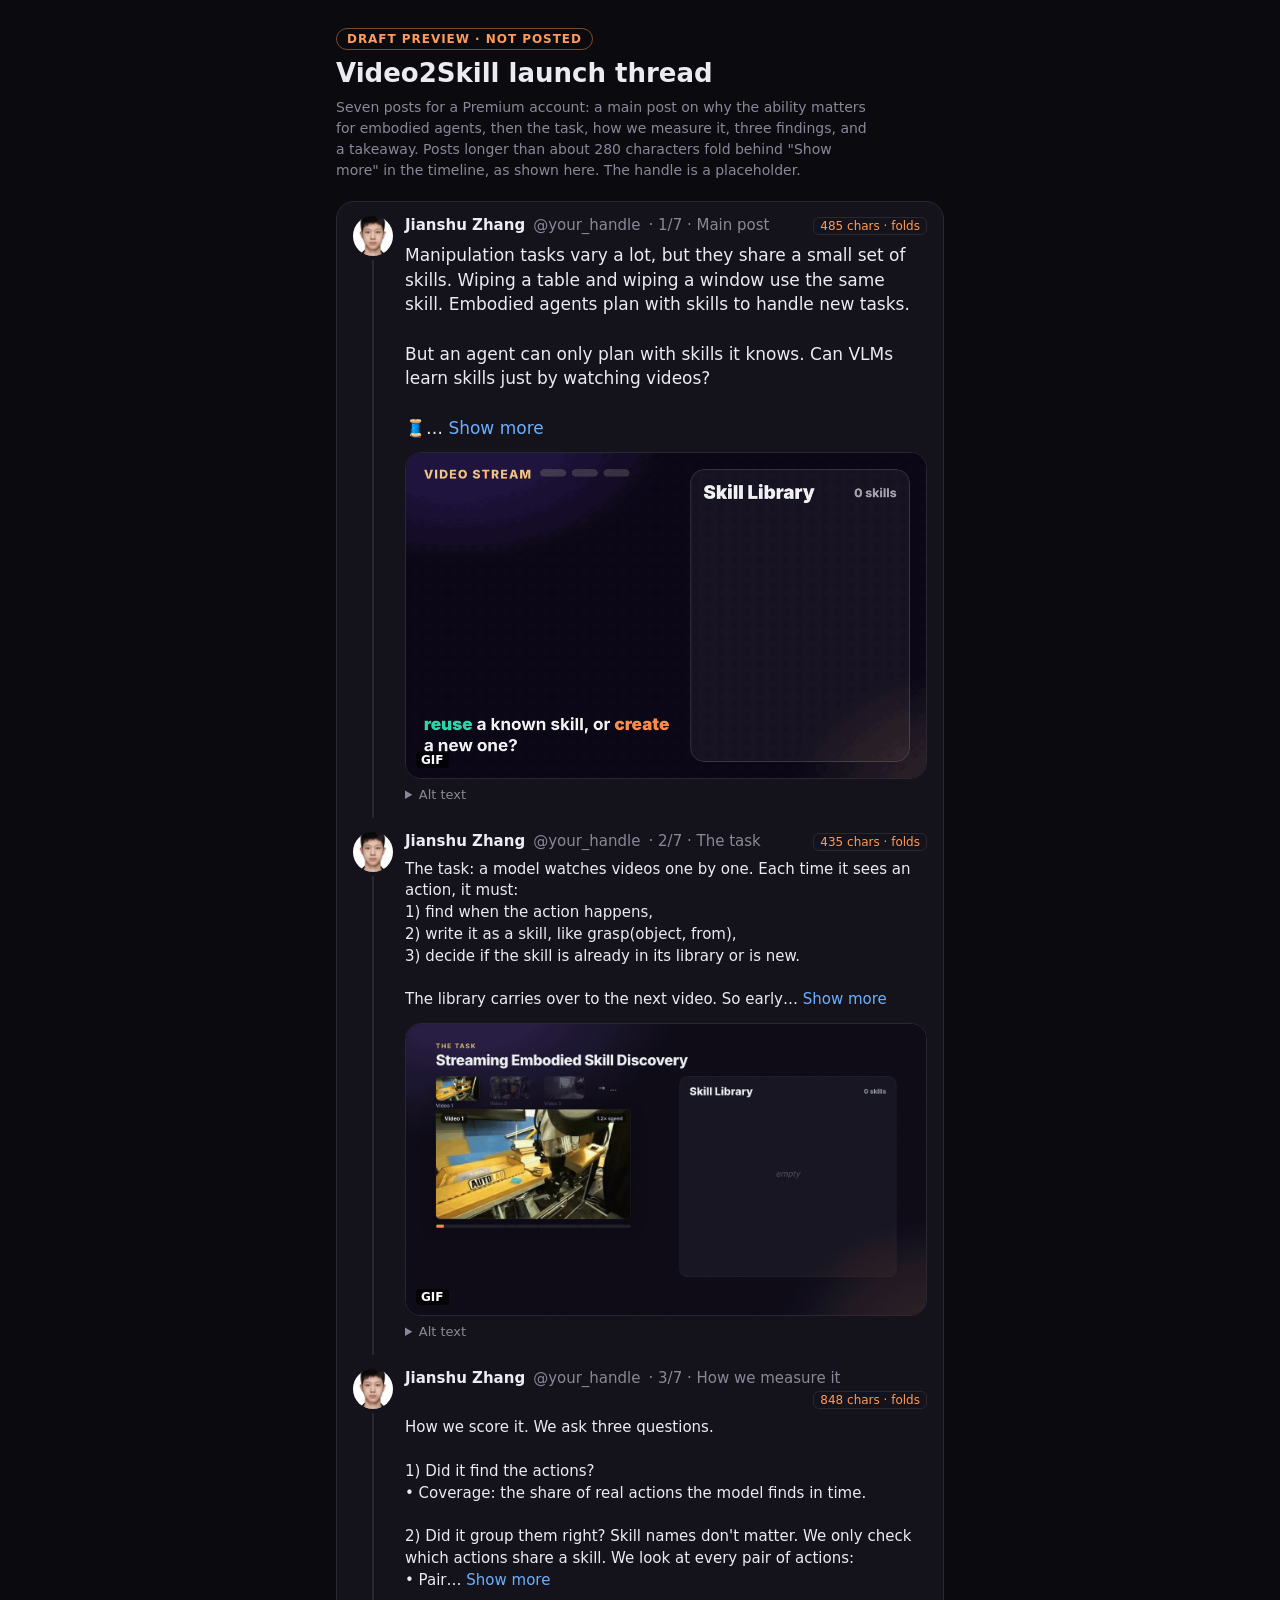
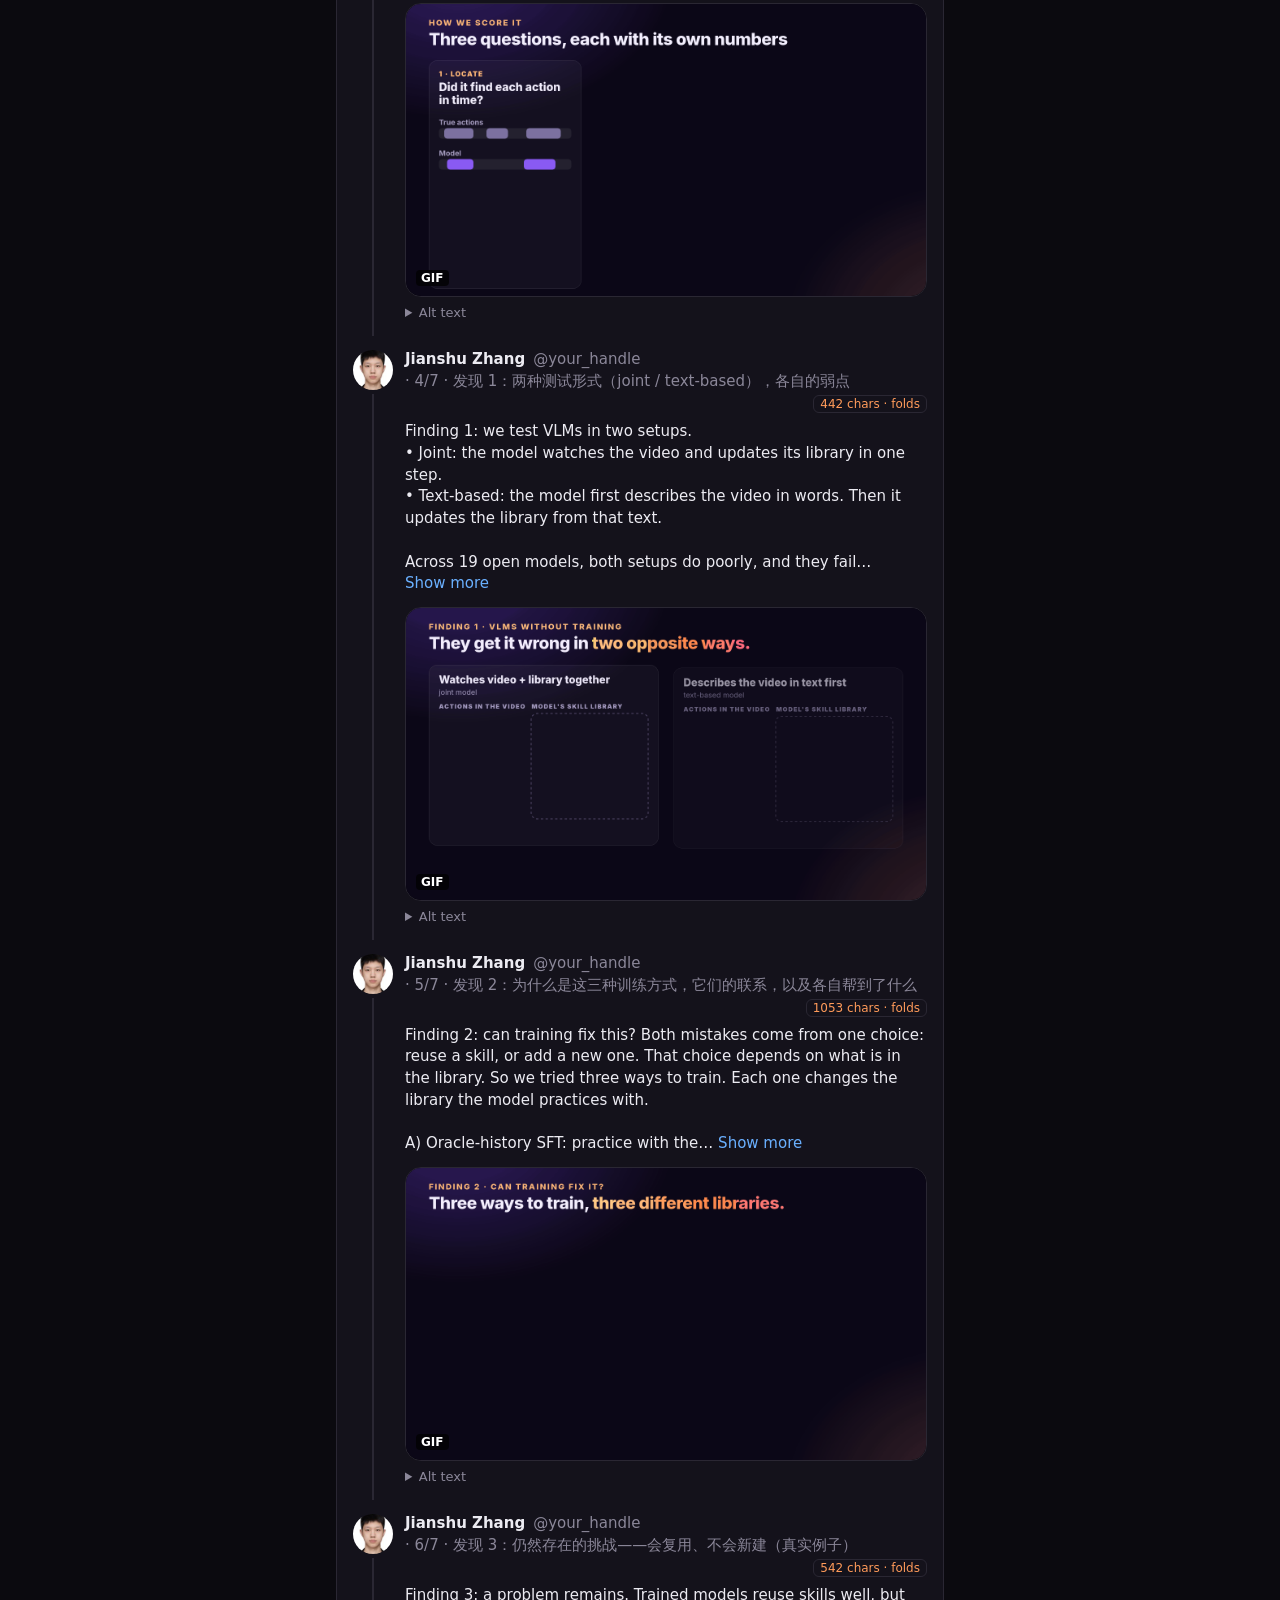
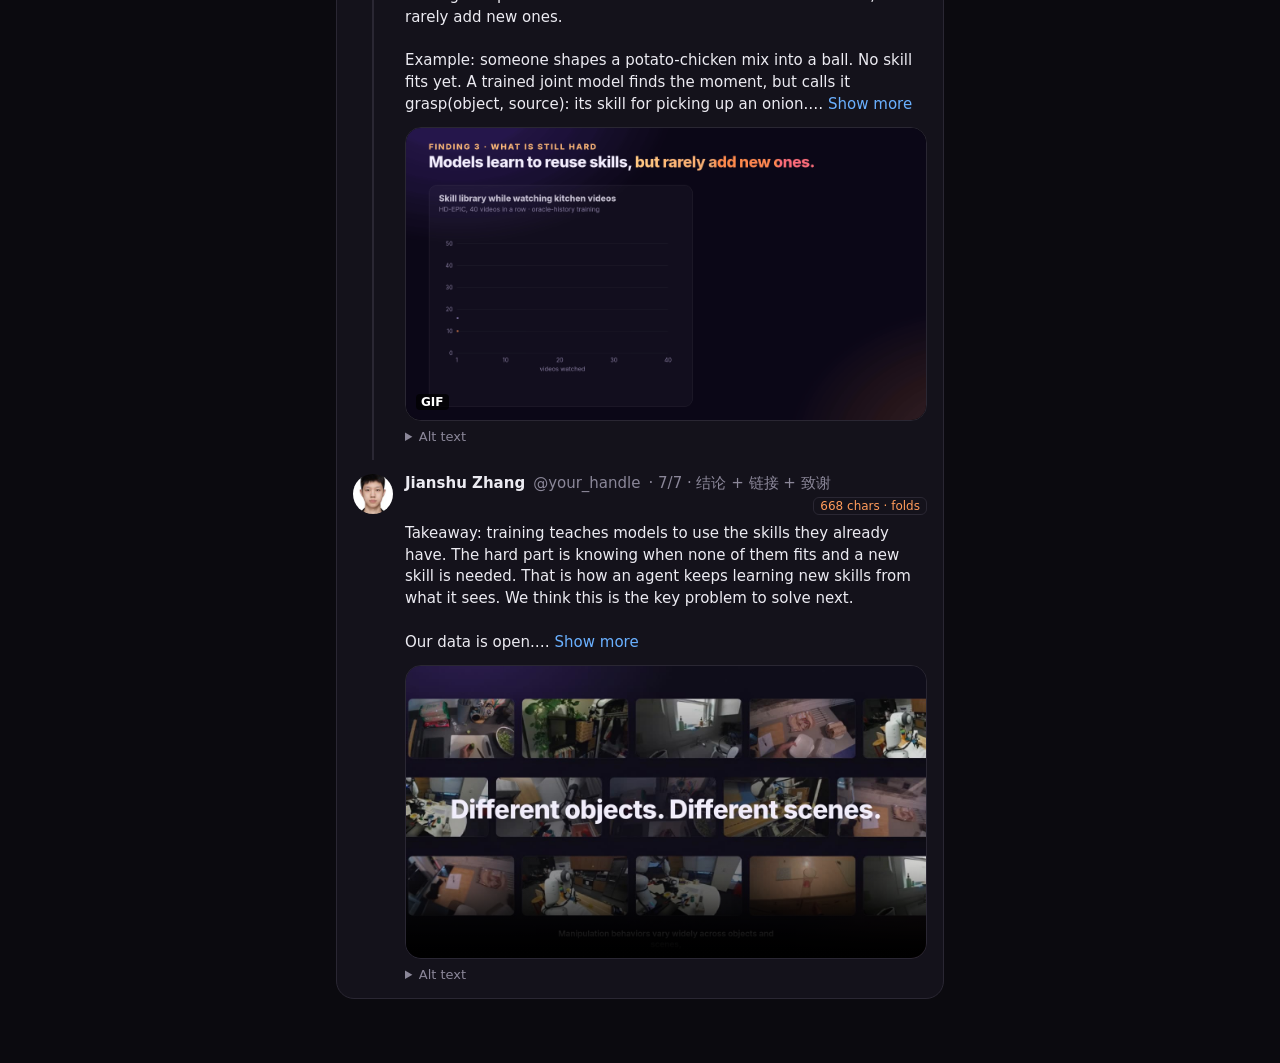
==== webpage/thread-draft/index.html @ 407f1d5b "Thread draft: benchmark -> three training libraries -> remaining challenge, with a real example Co-A" ====
<!doctype html>
<html lang="en">
<head>
<meta charset="utf-8">
<meta name="viewport" content="width=device-width, initial-scale=1, viewport-fit=cover">
<meta name="robots" content="noindex, nofollow">
<title>Video2Skill Thread Draft</title>
<style>*,*::before,*::after{box-sizing:border-box} body{margin:0} img{max-width:100%} [hidden]{display:none!important}</style>
</head>
<body>

<style>
/* Layout: one centered 600px thread column on a dark ground, draft banner above. Deliberately single dark theme to match the posting preview. */
:root {
  color-scheme: dark;
  --ground: #0b0a0f; --panel: #14121b; --ink: #ecebf2; --mute: #8b8799; --rule: #2a2733;
  --link: #6ab0ff; --accent: #ff9b5a; --ok: #3ccf9f; --warn: #ff6b7d;
  --sans: system-ui, -apple-system, "Segoe UI", Roboto, "Helvetica Neue", Arial, sans-serif;
}
body { background: var(--ground); color: var(--ink); font-family: var(--sans); }
.wrap { max-width: 640px; margin: 0 auto; padding-inline: 16px; padding-block: 28px 64px; display: flex; flex-direction: column; gap: 20px; }
.intro { display: flex; flex-direction: column; gap: 8px; }
.tag { align-self: flex-start; font-size: 12px; font-weight: 700; letter-spacing: 0.08em; text-transform: uppercase; color: var(--accent); border: 1px solid color-mix(in srgb, var(--accent) 45%, transparent); border-radius: 999px; padding: 3px 10px; }
h1 { font-size: 26px; line-height: 1.2; margin: 0; text-wrap: balance; }
.intro p { margin: 0; color: var(--mute); font-size: 14px; line-height: 1.5; max-width: 60ch; }
.thread { background: var(--panel); border: 1px solid var(--rule); border-radius: 18px; overflow: hidden; }
.post { display: flex; gap: 12px; padding: 14px 16px 0; }
.rail { display: flex; flex-direction: column; align-items: center; flex: none; width: 40px; }
.av { width: 40px; height: 40px; border-radius: 50%; object-fit: cover; }
.line { width: 2px; flex: 1; background: var(--rule); margin-top: 4px; }
.body { flex: 1; min-width: 0; padding-bottom: 16px; display: flex; flex-direction: column; gap: 8px; }
header { display: flex; flex-wrap: wrap; align-items: baseline; gap: 4px 8px; font-size: 15px; }
.name { font-weight: 700; }
.handle, .role { color: var(--mute); }
.role::before { content: "· "; }
.count { margin-left: auto; font-size: 12px; font-variant-numeric: tabular-nums; color: var(--ok); border: 1px solid var(--rule); border-radius: 6px; padding: 1px 6px; }
.count.warn { color: var(--warn); }
.count.fold { color: var(--accent); }
.more { background: none; border: 0; padding: 0; color: var(--link); font: inherit; cursor: pointer; }
.more:focus-visible { outline: 2px solid var(--link); outline-offset: 2px; border-radius: 4px; }
.dots { color: var(--ink); }
.text { margin: 0; font-size: 15px; line-height: 1.45; overflow-wrap: anywhere; }
.lead .text { font-size: 17px; line-height: 1.45; }
.text a { color: var(--link); text-decoration: none; }
.text a:hover, .text a:focus-visible { text-decoration: underline; }
.media { position: relative; margin: 4px 0 0; max-width: 100%; border: 1px solid var(--rule); border-radius: 16px; overflow: hidden; background: #000; }
.media img, .media video { display: block; width: 100%; height: 100%; object-fit: cover; }
.badge { position: absolute; left: 10px; bottom: 10px; background: rgba(0, 0, 0, 0.75); color: #fff; font-size: 12px; font-weight: 700; padding: 1px 5px; border-radius: 4px; }
.alt { font-size: 13px; color: var(--mute); }
.alt summary { cursor: pointer; width: fit-content; }
.alt summary:focus-visible { outline: 2px solid var(--link); outline-offset: 2px; border-radius: 4px; }
.alt p { margin: 6px 0 0; line-height: 1.45; }
</style>
<main class="wrap">
  <section class="intro">
    <span class="tag">Draft preview · not posted</span>
    <h1>Video2Skill launch thread</h1>
    <p>Seven posts for a Premium account: a main post on why the ability matters for embodied agents, then the task, how we measure it, three findings, and a takeaway. Posts longer than about 280 characters fold behind "Show more" in the timeline, as shown here. The handle is a placeholder.</p>
  </section>
  <section class="thread" aria-label="Thread draft">
<article class="post lead">
  <div class="rail"><img class="av" src="m/avatar.jpg" alt=""><span class="line"></span></div>
  <div class="body">
    <header><span class="name">Jianshu Zhang</span> <span class="handle">@your_handle</span><span class="role">1/7 · Main post</span><span class="count fold">485 chars · folds</span></header>
    <p class="text"><span class="shown">Manipulation tasks vary a lot, but they share a small set of skills. Wiping a table and wiping a window use the same skill. Embodied agents plan with skills to handle new tasks.<br><br>But an agent can only plan with skills it knows. Can VLMs learn skills just by watching videos?<br><br>🧵</span><span class="dots">… </span><button class="more" type="button">Show more</button><span class="rest" hidden> Video2Skill<br><br>Finding skills in videos is the reverse of planning. It lets an agent gain skills over time. It also turns plain videos into labeled data for training future agents.<br><br>📄 <a href="https://arxiv.org/abs/2609.36691" target="_blank" rel="noopener">arxiv.org/abs/2609.36691</a></span></p><figure class="media" style="aspect-ratio:16 / 10"><img src="m/1_main.gif" alt="Animated loop: robot videos stream in; each event is tagged NEW (orange) and flies into a skill library, or REUSE (teal) and links to an existing skill; the library grows from grasp, transfer, place to pour." loading="eager"><span class="badge">GIF</span></figure><details class="alt"><summary>Alt text</summary><p>Animated loop: robot videos stream in; each event is tagged NEW (orange) and flies into a skill library, or REUSE (teal) and links to an existing skill; the library grows from grasp, transfer, place to pour.</p></details>
  </div>
</article>
<article class="post">
  <div class="rail"><img class="av" src="m/avatar.jpg" alt=""><span class="line"></span></div>
  <div class="body">
    <header><span class="name">Jianshu Zhang</span> <span class="handle">@your_handle</span><span class="role">2/7 · The task</span><span class="count fold">435 chars · folds</span></header>
    <p class="text"><span class="shown">The task: a model watches videos one by one. Each time it sees an action, it must:<br>1) find when the action happens,<br>2) write it as a skill, like grasp(object, from),<br>3) decide if the skill is already in its library or is new.<br><br>The library carries over to the next video. So early</span><span class="dots">… </span><button class="more" type="button">Show more</button><span class="rest" hidden> choices affect later ones.<br><br>Our benchmark has robot videos (DROID/RH20T) and kitchen videos (HD-EPIC). It has 12,429 checked labels across 48 action types.</span></p><figure class="media" style="aspect-ratio:16 / 9"><img src="m/2_task.gif" alt="Animated demo: three robot videos stream in; each event is tagged NEW or REUSE and flows into a persistent skill library that grows from grasp, transfer, place to pour." loading="eager"><span class="badge">GIF</span></figure><details class="alt"><summary>Alt text</summary><p>Animated demo: three robot videos stream in; each event is tagged NEW or REUSE and flows into a persistent skill library that grows from grasp, transfer, place to pour.</p></details>
  </div>
</article>
<article class="post">
  <div class="rail"><img class="av" src="m/avatar.jpg" alt=""><span class="line"></span></div>
  <div class="body">
    <header><span class="name">Jianshu Zhang</span> <span class="handle">@your_handle</span><span class="role">3/7 · How we measure it</span><span class="count fold">848 chars · folds</span></header>
    <p class="text"><span class="shown">How we score it. We ask three questions.<br><br>1) Did it find the actions?<br>• Coverage: the share of real actions the model finds in time.<br><br>2) Did it group them right? Skill names don&#x27;t matter. We only check which actions share a skill. We look at every pair of actions:<br>• Pair</span><span class="dots">… </span><button class="more" type="button">Show more</button><span class="rest" hidden> precision: of the pairs it put together, how many are really the same action. Low means it mixes different actions.<br>• Pair recall: of the pairs that are really the same action, how many it put together. Low means it splits one action into many skills.<br>• ARI: one overall grouping score. 100 is perfect. 0 is random.<br><br>3) Did it add and reuse skills at the right time?<br>• Create recall: when an action shows up for the first time, how often it adds a new skill.<br>• Reuse recall: when an action shows up again, how often it uses an existing skill.<br><br>🤗 <a href="https://huggingface.co/datasets/Sterzhang/video2skill-bench" target="_blank" rel="noopener">huggingface.co/datasets/S…</a></span></p><figure class="media" style="aspect-ratio:16 / 9"><img src="m/3_metrics.gif" alt="Animated explainer of the scores on a toy example. Locate: coverage 2 of 3, the share of real actions found in time. Group: pour and place wrongly merged, giving pair precision 1/2 (grouped pairs truly alike), pair recall 1/1 (alike pairs grouped), ARI 57/100 (overall grouping, 0 = random). Decide: create recall 1/2 (first sightings given a new skill), reuse recall 1/1 (repeats given an existing skill)." loading="lazy"><span class="badge">GIF</span></figure><details class="alt"><summary>Alt text</summary><p>Animated explainer of the scores on a toy example. Locate: coverage 2 of 3, the share of real actions found in time. Group: pour and place wrongly merged, giving pair precision 1/2 (grouped pairs truly alike), pair recall 1/1 (alike pairs grouped), ARI 57/100 (overall grouping, 0 = random). Decide: create recall 1/2 (first sightings given a new skill), reuse recall 1/1 (repeats given an existing skill).</p></details>
  </div>
</article>
<article class="post">
  <div class="rail"><img class="av" src="m/avatar.jpg" alt=""><span class="line"></span></div>
  <div class="body">
    <header><span class="name">Jianshu Zhang</span> <span class="handle">@your_handle</span><span class="role">4/7 · 发现 1：两种测试形式（joint / text-based），各自的弱点</span><span class="count fold">442 chars · folds</span></header>
    <p class="text"><span class="shown">Finding 1: we test VLMs in two setups.<br>• Joint: the model watches the video and updates its library in one step.<br>• Text-based: the model first describes the video in words. Then it updates the library from that text.<br><br>Across 19 open models, both setups do poorly, and they fail</span><span class="dots">… </span><button class="more" type="button">Show more</button><span class="rest" hidden> in opposite ways. Joint models mix different actions into one skill. Text-based models keep giving the same action a new name. The best ARI is only 27 out of 100.</span></p><figure class="media" style="aspect-ratio:16 / 9"><img src="m/4_finding1.gif" alt="Animated comparison of two kinds of models without training. A joint model puts pour under place, mixing different actions into one skill. A text-based model makes grasp, pick_up and grab for the same action. 19 open VLMs tested; best ARI is at most 27 out of 100; bigger models are not always better." loading="lazy"><span class="badge">GIF</span></figure><details class="alt"><summary>Alt text</summary><p>Animated comparison of two kinds of models without training. A joint model puts pour under place, mixing different actions into one skill. A text-based model makes grasp, pick_up and grab for the same action. 19 open VLMs tested; best ARI is at most 27 out of 100; bigger models are not always better.</p></details>
  </div>
</article>
<article class="post">
  <div class="rail"><img class="av" src="m/avatar.jpg" alt=""><span class="line"></span></div>
  <div class="body">
    <header><span class="name">Jianshu Zhang</span> <span class="handle">@your_handle</span><span class="role">5/7 · 发现 2：为什么是这三种训练方式，它们的联系，以及各自帮到了什么</span><span class="count fold">1053 chars · folds</span></header>
    <p class="text"><span class="shown">Finding 2: can training fix this? Both mistakes come from one choice: reuse a skill, or add a new one. That choice depends on what is in the library. So we tried three ways to train. Each one changes the library the model practices with.<br><br>A) Oracle-history SFT: practice with the</span><span class="dots">… </span><button class="more" type="button">Show more</button><span class="rest" hidden> correct library. The model learns what counts as the same skill. Joint models mix fewer actions: of the actions they group together, 68% are really the same, up from 37%.<br><br>B) Counterfactual Library-state Rebalancing (CLaRe): in the correct library, each skill is added once and then reused many times. So the model rarely practices adding one. CLaRe removes the needed skill, so the model must add it. On kitchen video, joint models add a new skill for 40% of first-time actions, up from 29% with A.<br><br>C) On-policy correction: at test time, the model uses its own library, mistakes and all. So we train it on that library, and a teacher gives the right answer. Text-based models stop making so many new names: one now reuses a skill for 95% of repeated actions, up from 29%.</span></p><figure class="media" style="aspect-ratio:16 / 9"><img src="m/5_finding2.gif" alt="Animated explainer: three ways to train, each with a different library. A, Oracle-history SFT: practice with the correct library; of actions a joint model groups together, 68% are really the same, up from 37%. B, Counterfactual Library-state Rebalancing (CLaRe): the correct library rarely asks for a new skill, so a needed skill is removed and the model must add it; on kitchen video, 40% of first-time actions get a new skill, up from 29% with A. C, On-policy correction: train on the model&#x27;s own library, mistakes included; a text-based model reuses a skill for 95% of repeated actions, up from 29%." loading="lazy"><span class="badge">GIF</span></figure><details class="alt"><summary>Alt text</summary><p>Animated explainer: three ways to train, each with a different library. A, Oracle-history SFT: practice with the correct library; of actions a joint model groups together, 68% are really the same, up from 37%. B, Counterfactual Library-state Rebalancing (CLaRe): the correct library rarely asks for a new skill, so a needed skill is removed and the model must add it; on kitchen video, 40% of first-time actions get a new skill, up from 29% with A. C, On-policy correction: train on the model&#x27;s own library, mistakes included; a text-based model reuses a skill for 95% of repeated actions, up from 29%.</p></details>
  </div>
</article>
<article class="post">
  <div class="rail"><img class="av" src="m/avatar.jpg" alt=""><span class="line"></span></div>
  <div class="body">
    <header><span class="name">Jianshu Zhang</span> <span class="handle">@your_handle</span><span class="role">6/7 · 发现 3：仍然存在的挑战——会复用、不会新建（真实例子）</span><span class="count fold">542 chars · folds</span></header>
    <p class="text"><span class="shown">Finding 3: a problem remains. Trained models reuse skills well, but rarely add new ones.<br><br>Example: someone shapes a potato-chicken mix into a ball. No skill fits yet. A trained joint model finds the moment, but calls it grasp(object, source): its skill for picking up an onion.</span><span class="dots">… </span><button class="more" type="button">Show more</button><span class="rest" hidden><br>This is common. Trained joint models reuse a skill for 97–99% of repeated actions. But they add a new skill for only 19–40% of first-time actions. So the library stops growing: 40 kitchen videos show 46 kinds of actions, but the library ends with about 21 skills.</span></p><figure class="media" style="aspect-ratio:16 / 9"><img src="m/6_finding3.gif" alt="Animated chart from real data: over 40 kitchen videos, 46 action types appear while the learned library stops at 21 skills. Real case: someone shapes a potato-chicken mix into a ball, a new action; the trained model finds the moment but labels it grasp(object, source), its skill for picking up an onion. Trained joint models reuse a skill for 97-99% of repeated actions but add a new skill for only 19-40% of first-time actions." loading="lazy"><span class="badge">GIF</span></figure><details class="alt"><summary>Alt text</summary><p>Animated chart from real data: over 40 kitchen videos, 46 action types appear while the learned library stops at 21 skills. Real case: someone shapes a potato-chicken mix into a ball, a new action; the trained model finds the moment but labels it grasp(object, source), its skill for picking up an onion. Trained joint models reuse a skill for 97-99% of repeated actions but add a new skill for only 19-40% of first-time actions.</p></details>
  </div>
</article>
<article class="post">
  <div class="rail"><img class="av" src="m/avatar.jpg" alt=""></div>
  <div class="body">
    <header><span class="name">Jianshu Zhang</span> <span class="handle">@your_handle</span><span class="role">7/7 · 结论 + 链接 + 致谢</span><span class="count fold">668 chars · folds</span></header>
    <p class="text"><span class="shown">Takeaway: training teaches models to use the skills they already have. The hard part is knowing when none of them fits and a new skill is needed. That is how an agent keeps learning new skills from what it sees. We think this is the key problem to solve next.<br><br>Our data is open.</span><span class="dots">… </span><button class="more" type="button">Show more</button><span class="rest" hidden> We&#x27;d love to see what you build.<br>🤗 <a href="https://huggingface.co/datasets/Sterzhang/video2skill-bench" target="_blank" rel="noopener">huggingface.co/datasets/S…</a><br>🌐 <a href="https://andyzworks.github.io/video2skill/" target="_blank" rel="noopener">andyzworks.github.io/vide…</a><br><br>Limits: our skills describe what happens in the video. They are not code a robot can run. We cover two domains so far.<br><br>Joint work with Ce Zhang (co-first), Xiyuan Yang, Chenwei Xu, Haoran Lu, Yijiang Li, Yaqi Xie, Katia Sycara, and Han Liu (Northwestern, CMU, UIUC, UCSD).<br>🎬 2-min walkthrough below.</span></p><figure class="media" style="aspect-ratio:16 / 9"><video controls preload="metadata" playsinline poster="m/7_poster.jpg" src="m/7_walkthrough.mp4"></video></figure><details class="alt"><summary>Alt text</summary><p>Two-minute narrated walkthrough of Video2Skill, with captions.</p></details>
  </div>
</article>
  </section>
</main>
<script>
document.querySelectorAll('.more').forEach(function (b) {
  b.addEventListener('click', function () {
    var p = b.parentElement;
    p.querySelector('.rest').hidden = false; p.querySelector('.dots').hidden = true; b.hidden = true;
  });
});
</script>
</body>
</html>
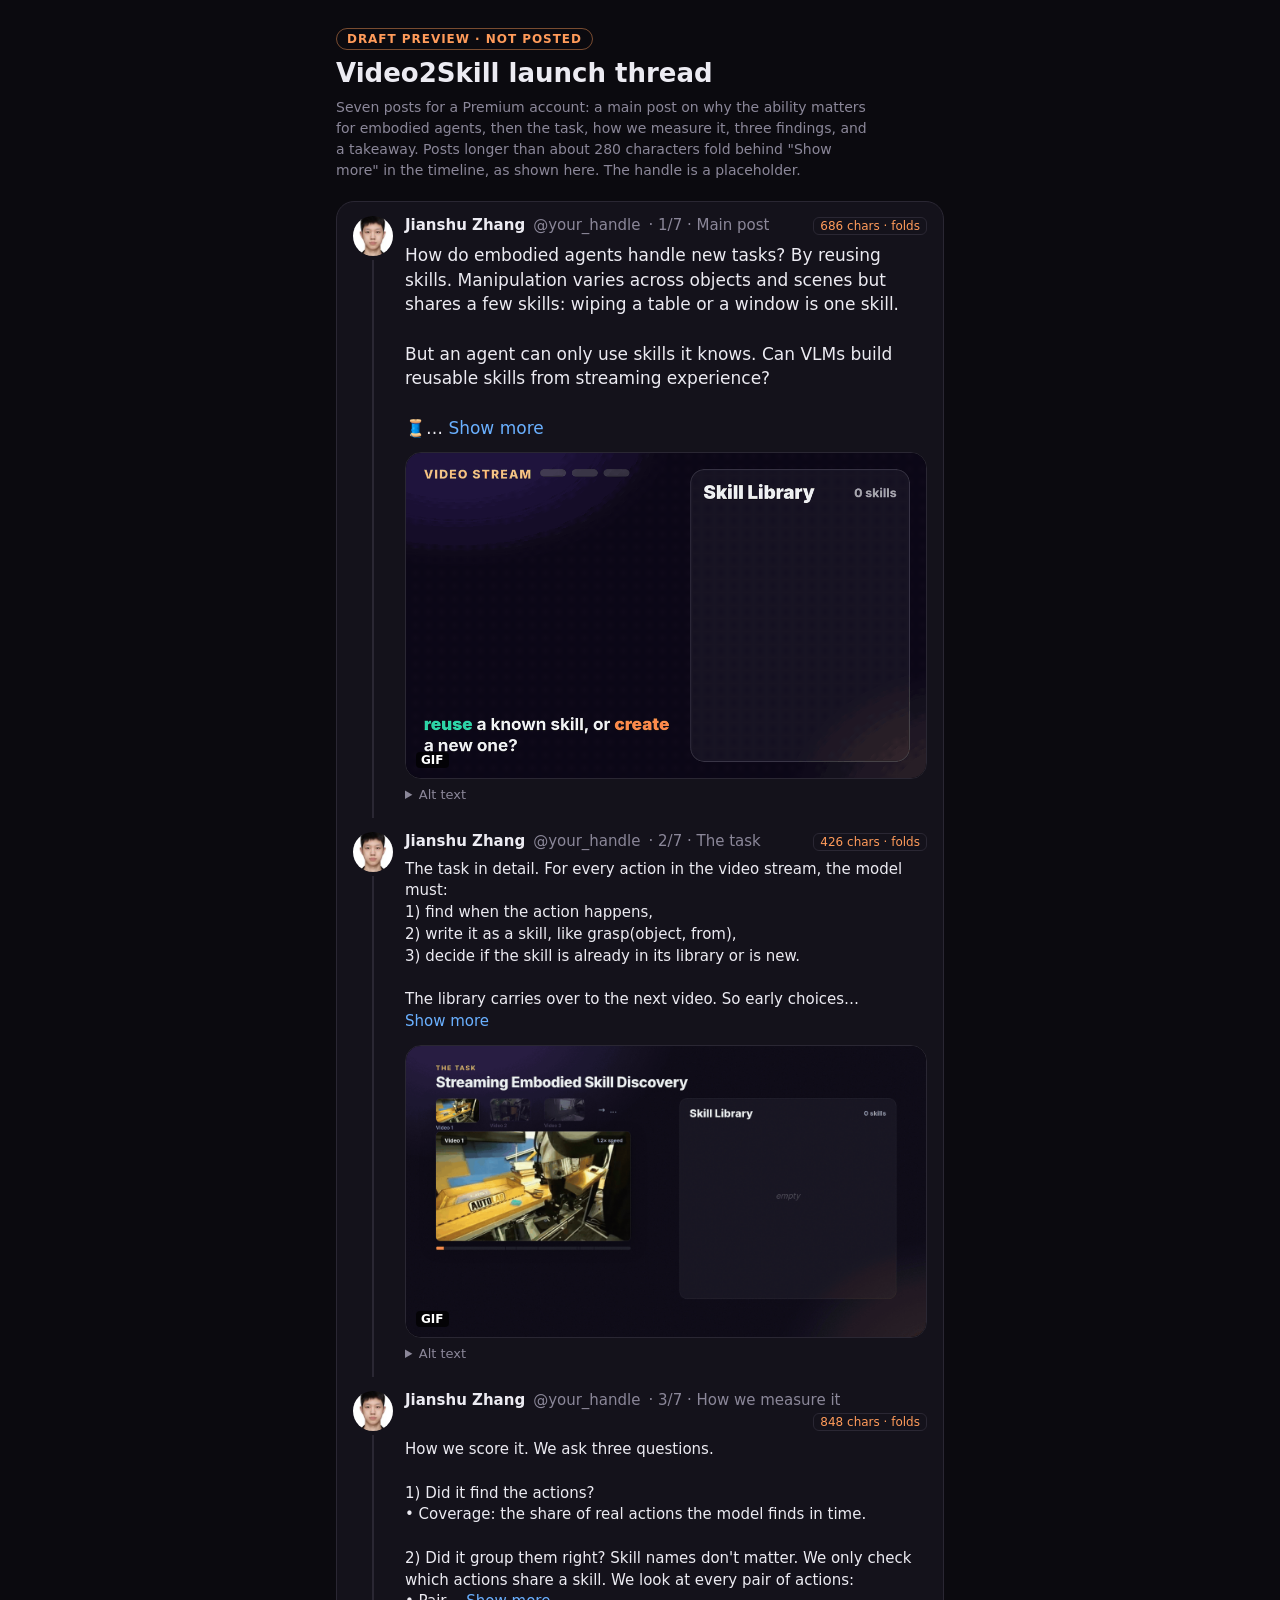
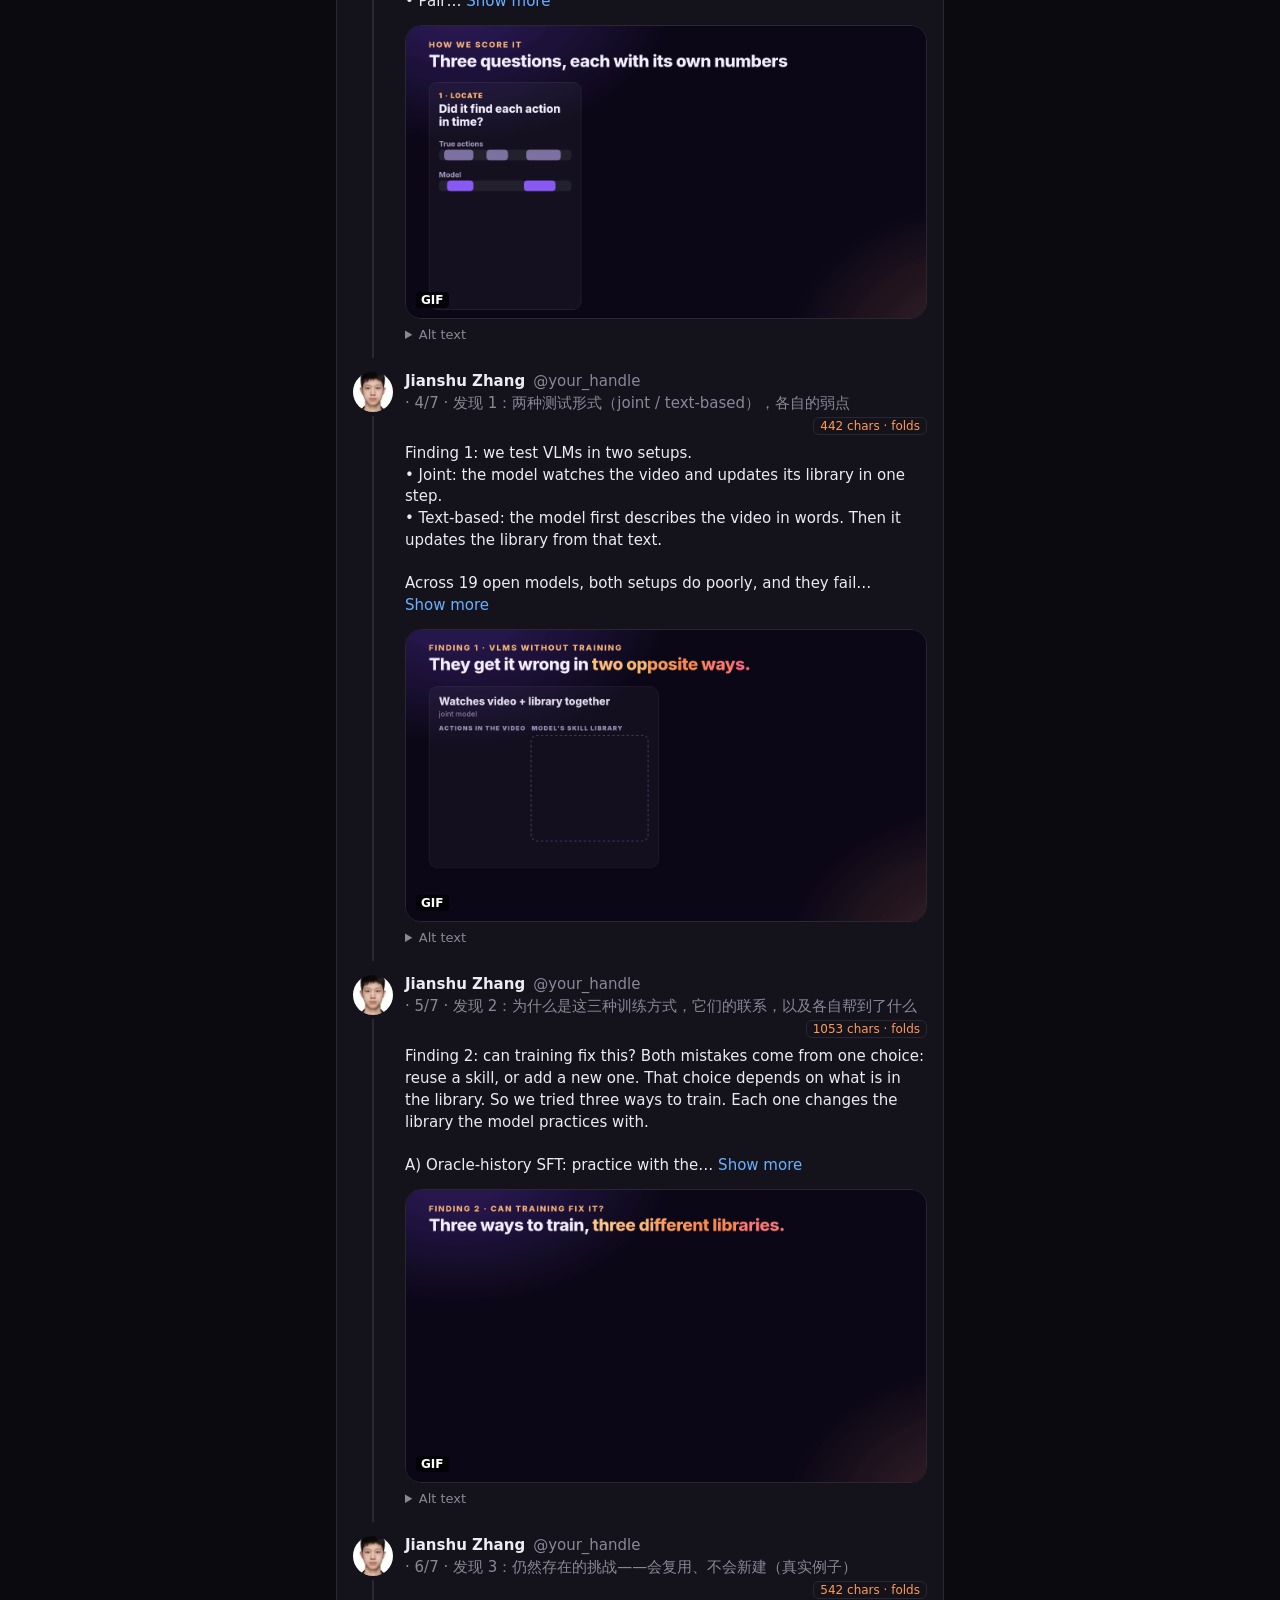
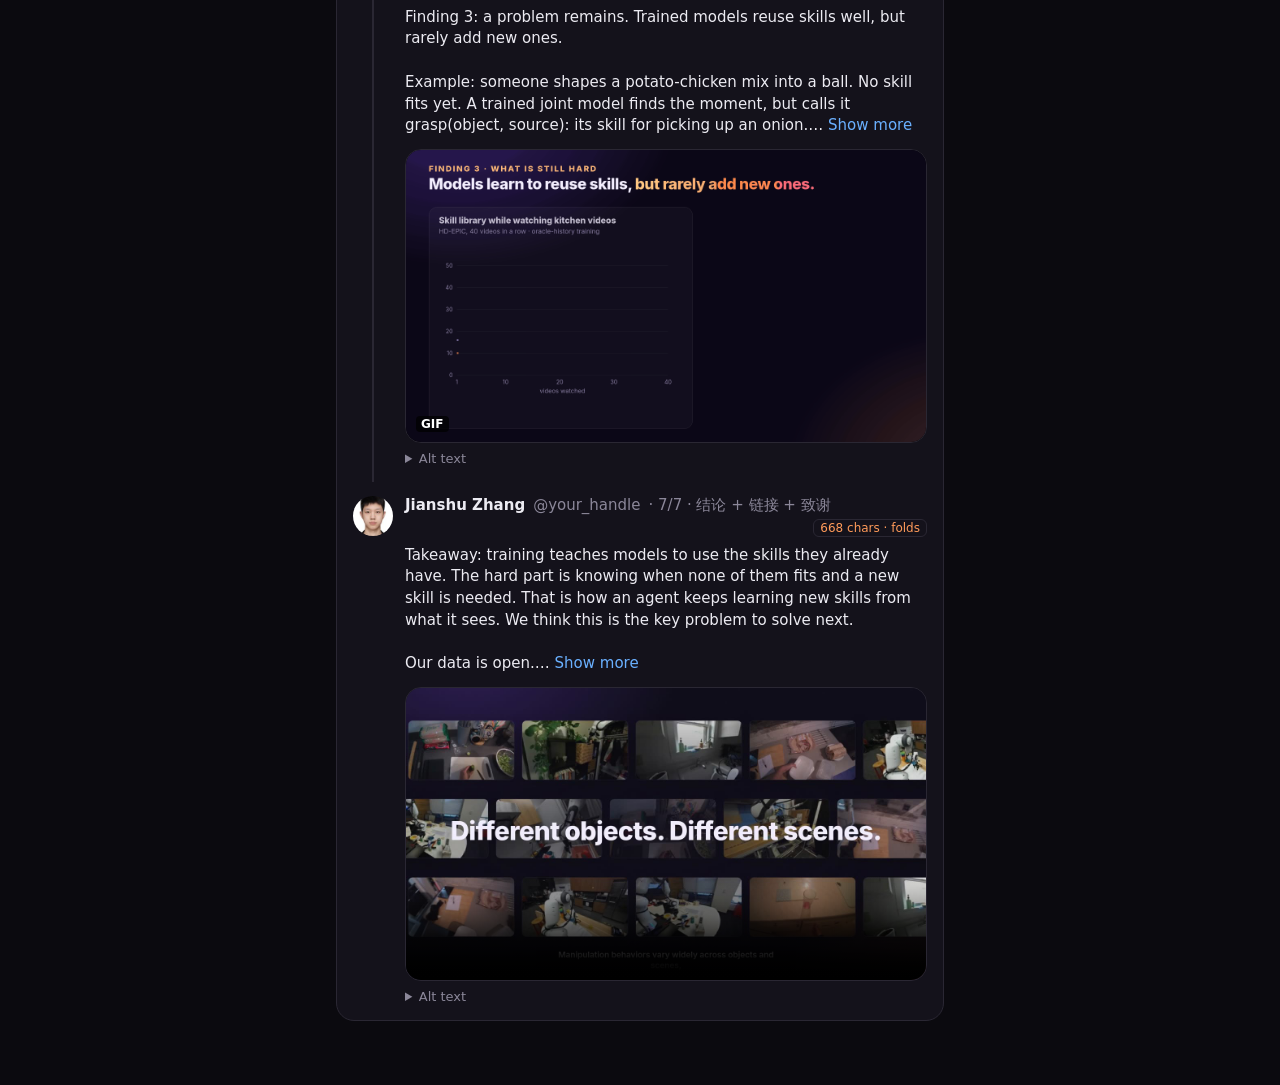
==== commit bb243a19: "Thread draft: main post follows the abstract narrative, full title Co-Authored-By: Claude Opus 5.5 <" ====
--- a/webpage/thread-draft/index.html
+++ b/webpage/thread-draft/index.html
@@ -61,15 +61,15 @@
 <article class="post lead">
   <div class="rail"><img class="av" src="m/avatar.jpg" alt=""><span class="line"></span></div>
   <div class="body">
-    <header><span class="name">Jianshu Zhang</span> <span class="handle">@your_handle</span><span class="role">1/7 · Main post</span><span class="count fold">485 chars · folds</span></header>
-    <p class="text"><span class="shown">Manipulation tasks vary a lot, but they share a small set of skills. Wiping a table and wiping a window use the same skill. Embodied agents plan with skills to handle new tasks.<br><br>But an agent can only plan with skills it knows. Can VLMs learn skills just by watching videos?<br><br>🧵</span><span class="dots">… </span><button class="more" type="button">Show more</button><span class="rest" hidden> Video2Skill<br><br>Finding skills in videos is the reverse of planning. It lets an agent gain skills over time. It also turns plain videos into labeled data for training future agents.<br><br>📄 <a href="https://arxiv.org/abs/2609.36691" target="_blank" rel="noopener">arxiv.org/abs/2609.36691</a></span></p><figure class="media" style="aspect-ratio:16 / 10"><img src="m/1_main.gif" alt="Animated loop: robot videos stream in; each event is tagged NEW (orange) and flies into a skill library, or REUSE (teal) and links to an existing skill; the library grows from grasp, transfer, place to pour." loading="eager"><span class="badge">GIF</span></figure><details class="alt"><summary>Alt text</summary><p>Animated loop: robot videos stream in; each event is tagged NEW (orange) and flies into a skill library, or REUSE (teal) and links to an existing skill; the library grows from grasp, transfer, place to pour.</p></details>
+    <header><span class="name">Jianshu Zhang</span> <span class="handle">@your_handle</span><span class="role">1/7 · Main post</span><span class="count fold">686 chars · folds</span></header>
+    <p class="text"><span class="shown">How do embodied agents handle new tasks? By reusing skills. Manipulation varies across objects and scenes but shares a few skills: wiping a table or a window is one skill.<br><br>But an agent can only use skills it knows. Can VLMs build reusable skills from streaming experience?<br><br>🧵</span><span class="dots">… </span><button class="more" type="button">Show more</button><span class="rest" hidden> Video2Skill: From Streaming Experience to Reusable Embodied Skills<br><br>A model watches videos one after another and keeps one skill library across all of them. Each time it sees an action, it decides: reuse a skill it already has, or add a new one.<br><br>This is the reverse of planning. It grows an agent&#x27;s skills over time and turns raw video into skill data for training future agents.<br><br>📄 <a href="https://arxiv.org/abs/2609.36691" target="_blank" rel="noopener">arxiv.org/abs/2609.36691</a></span></p><figure class="media" style="aspect-ratio:16 / 10"><img src="m/1_main.gif" alt="Animated loop: robot videos stream in; each event is tagged NEW (orange) and flies into a skill library, or REUSE (teal) and links to an existing skill; the library grows from grasp, transfer, place to pour." loading="eager"><span class="badge">GIF</span></figure><details class="alt"><summary>Alt text</summary><p>Animated loop: robot videos stream in; each event is tagged NEW (orange) and flies into a skill library, or REUSE (teal) and links to an existing skill; the library grows from grasp, transfer, place to pour.</p></details>
   </div>
 </article>
 <article class="post">
   <div class="rail"><img class="av" src="m/avatar.jpg" alt=""><span class="line"></span></div>
   <div class="body">
-    <header><span class="name">Jianshu Zhang</span> <span class="handle">@your_handle</span><span class="role">2/7 · The task</span><span class="count fold">435 chars · folds</span></header>
-    <p class="text"><span class="shown">The task: a model watches videos one by one. Each time it sees an action, it must:<br>1) find when the action happens,<br>2) write it as a skill, like grasp(object, from),<br>3) decide if the skill is already in its library or is new.<br><br>The library carries over to the next video. So early</span><span class="dots">… </span><button class="more" type="button">Show more</button><span class="rest" hidden> choices affect later ones.<br><br>Our benchmark has robot videos (DROID/RH20T) and kitchen videos (HD-EPIC). It has 12,429 checked labels across 48 action types.</span></p><figure class="media" style="aspect-ratio:16 / 9"><img src="m/2_task.gif" alt="Animated demo: three robot videos stream in; each event is tagged NEW or REUSE and flows into a persistent skill library that grows from grasp, transfer, place to pour." loading="eager"><span class="badge">GIF</span></figure><details class="alt"><summary>Alt text</summary><p>Animated demo: three robot videos stream in; each event is tagged NEW or REUSE and flows into a persistent skill library that grows from grasp, transfer, place to pour.</p></details>
+    <header><span class="name">Jianshu Zhang</span> <span class="handle">@your_handle</span><span class="role">2/7 · The task</span><span class="count fold">426 chars · folds</span></header>
+    <p class="text"><span class="shown">The task in detail. For every action in the video stream, the model must:<br>1) find when the action happens,<br>2) write it as a skill, like grasp(object, from),<br>3) decide if the skill is already in its library or is new.<br><br>The library carries over to the next video. So early choices</span><span class="dots">… </span><button class="more" type="button">Show more</button><span class="rest" hidden> affect later ones.<br><br>Our benchmark has robot videos (DROID/RH20T) and kitchen videos (HD-EPIC). It has 12,429 checked labels across 48 action types.</span></p><figure class="media" style="aspect-ratio:16 / 9"><img src="m/2_task.gif" alt="Animated demo: three robot videos stream in; each event is tagged NEW or REUSE and flows into a persistent skill library that grows from grasp, transfer, place to pour." loading="eager"><span class="badge">GIF</span></figure><details class="alt"><summary>Alt text</summary><p>Animated demo: three robot videos stream in; each event is tagged NEW or REUSE and flows into a persistent skill library that grows from grasp, transfer, place to pour.</p></details>
   </div>
 </article>
 <article class="post">
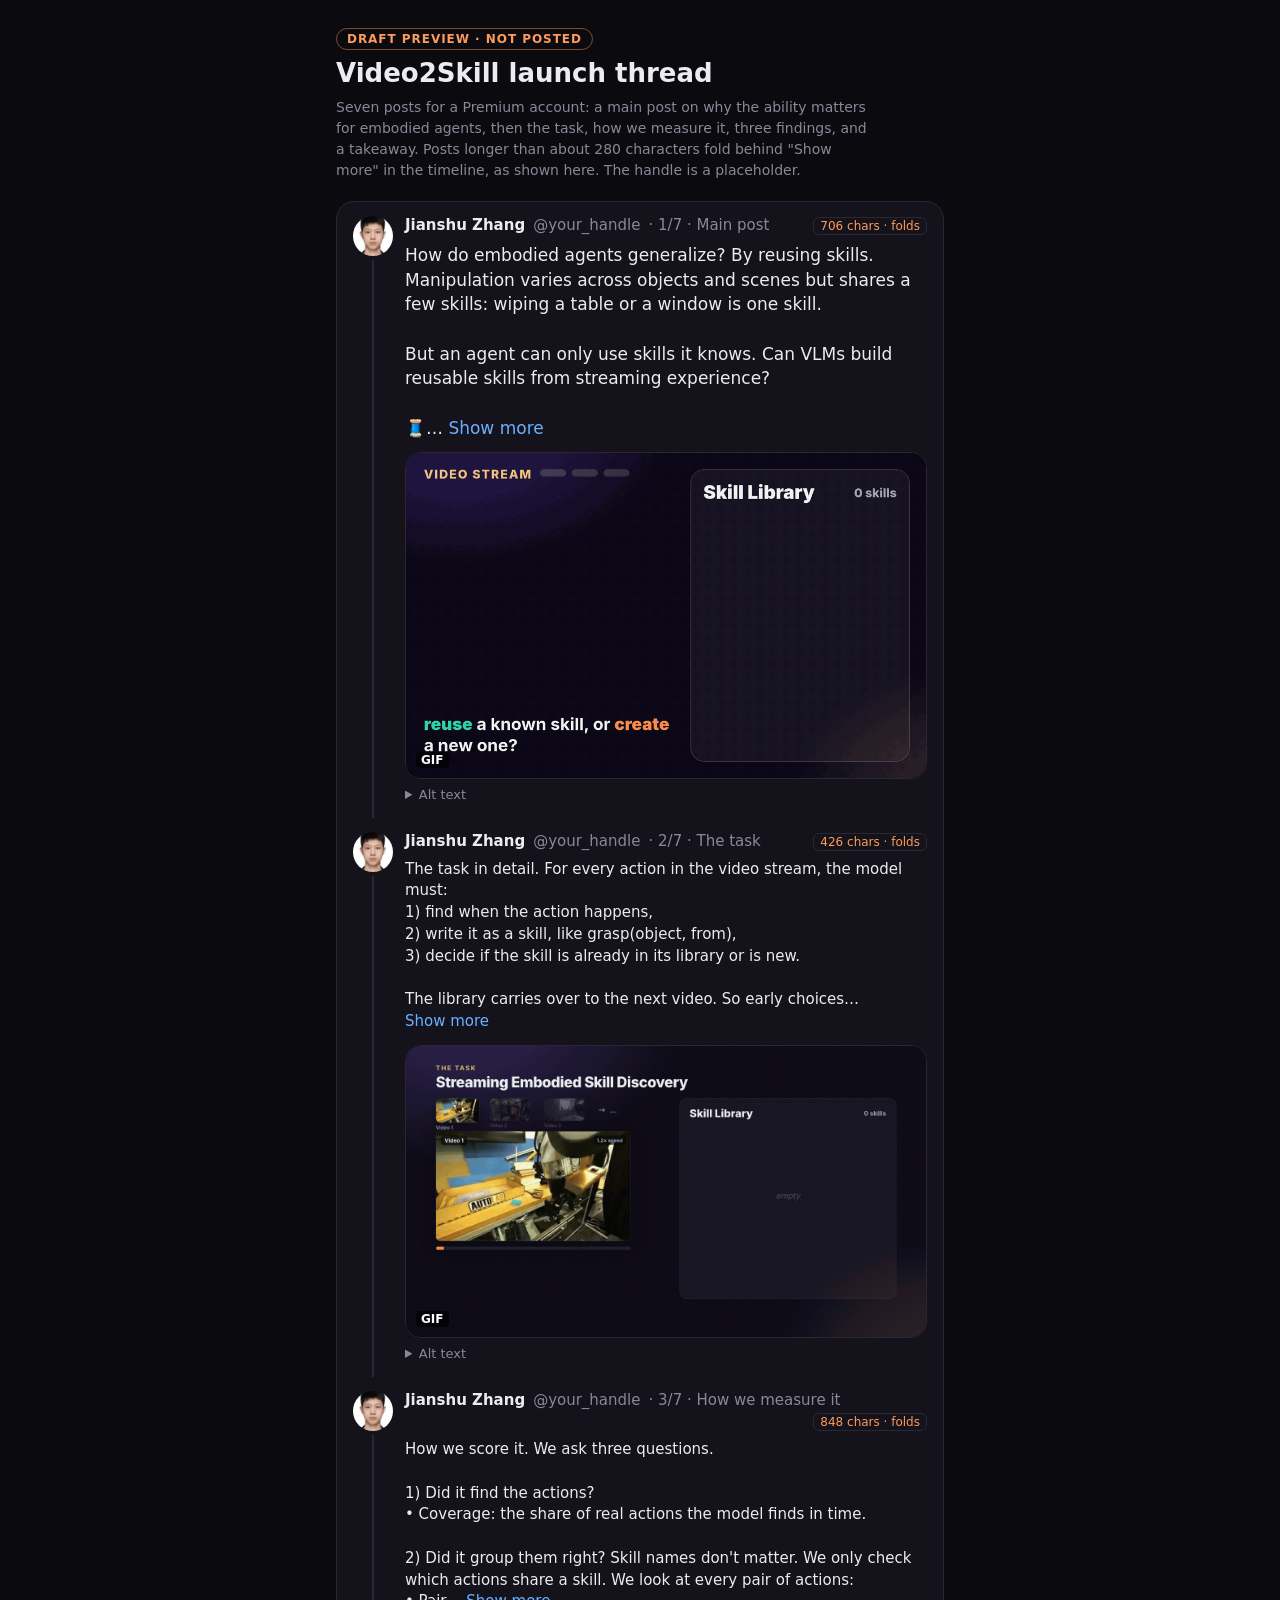
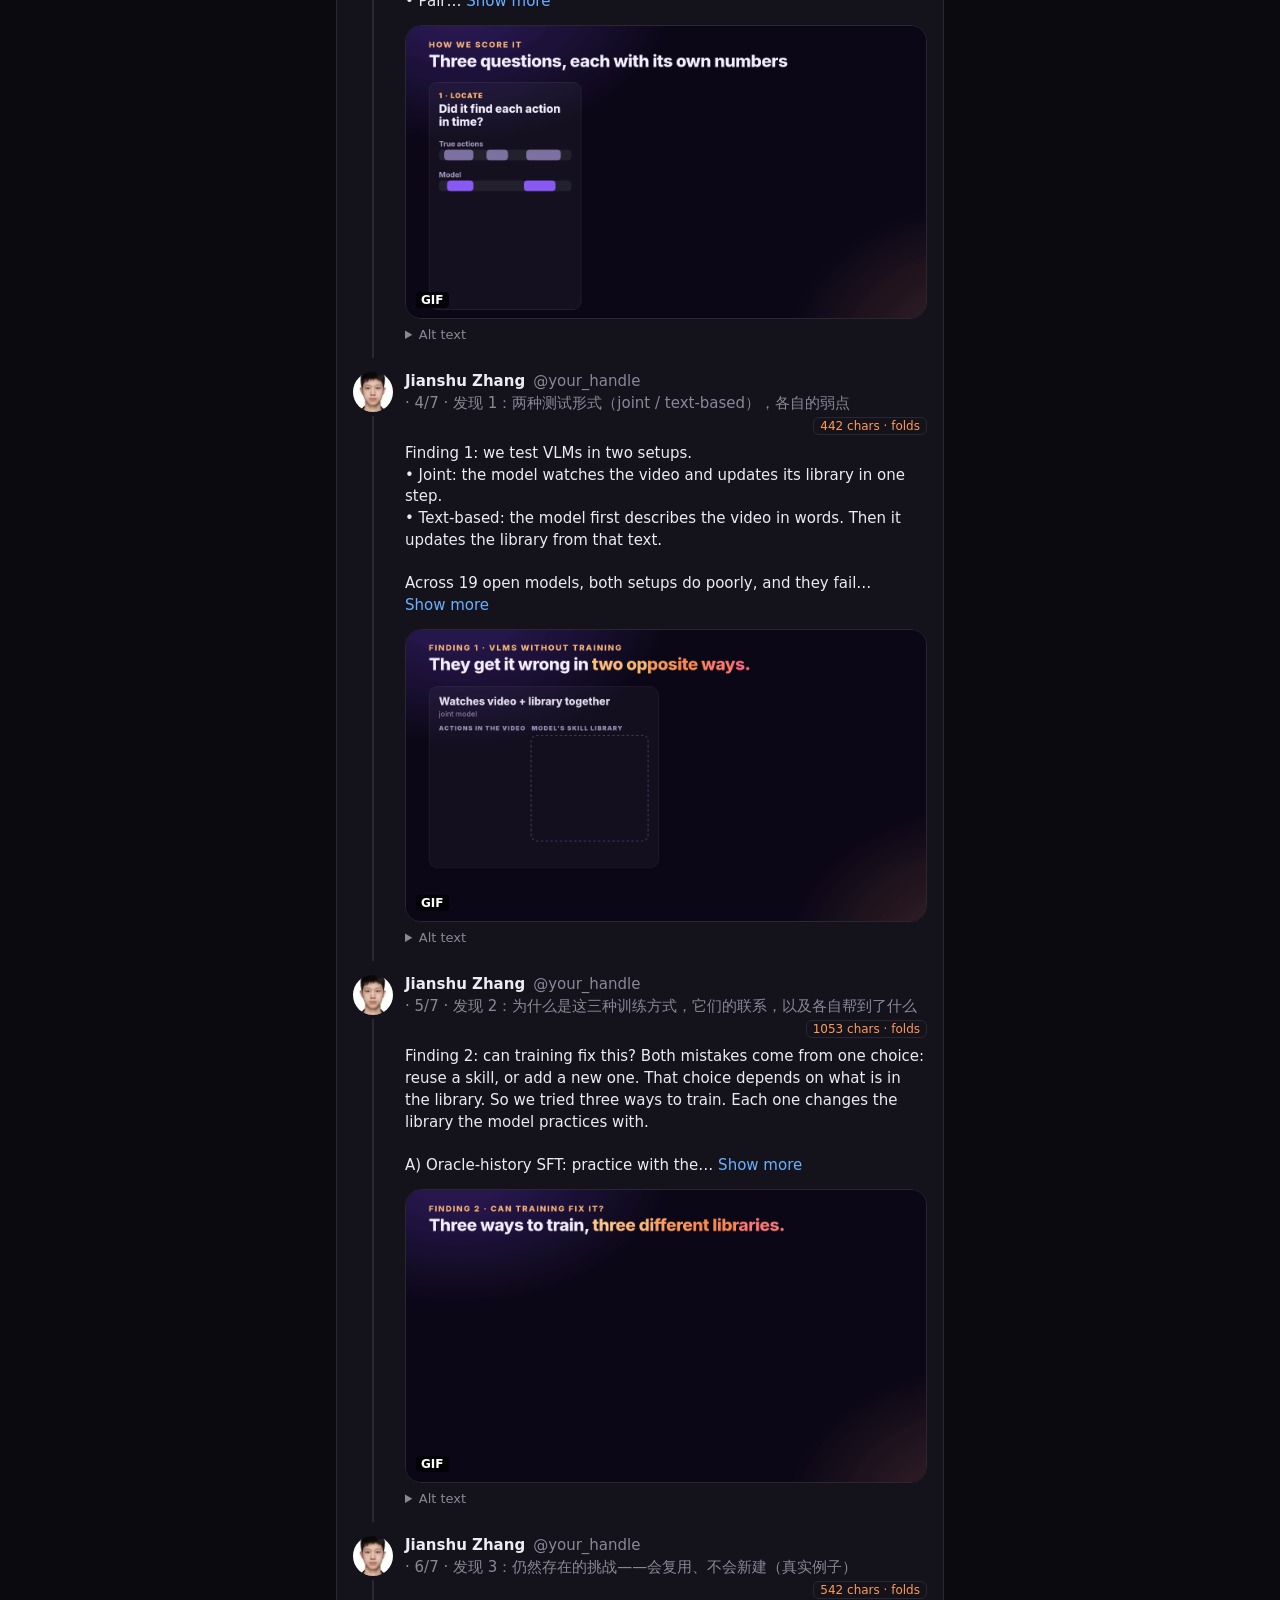
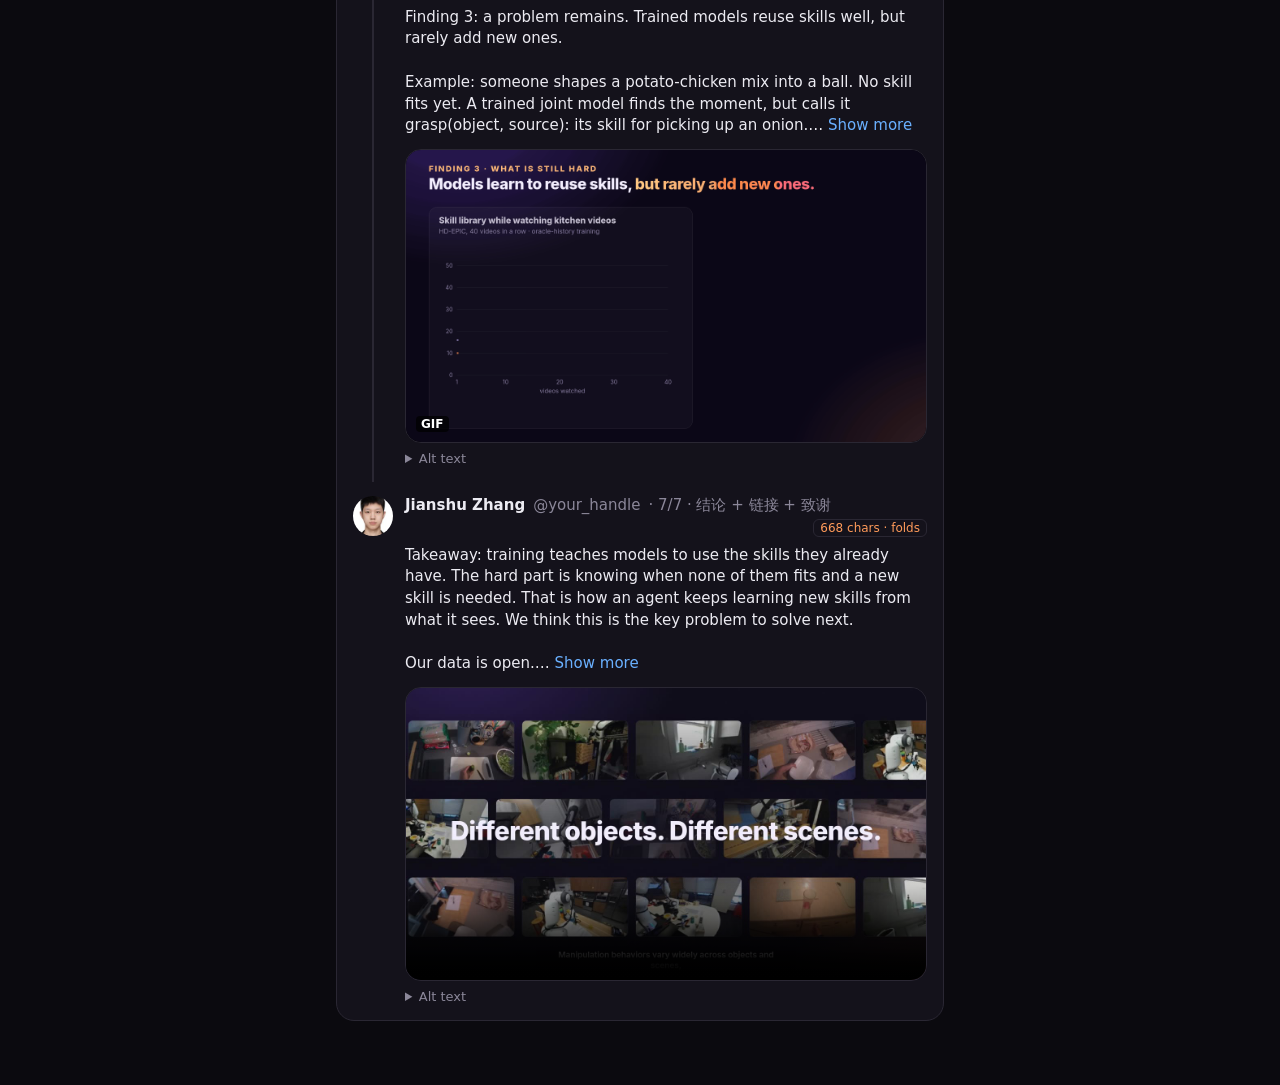
==== commit 62981baf: "Thread draft: main post opens on generalization, explains the streaming setting Co-Authored-By: Clau" ====
--- a/webpage/thread-draft/index.html
+++ b/webpage/thread-draft/index.html
@@ -61,8 +61,8 @@
 <article class="post lead">
   <div class="rail"><img class="av" src="m/avatar.jpg" alt=""><span class="line"></span></div>
   <div class="body">
-    <header><span class="name">Jianshu Zhang</span> <span class="handle">@your_handle</span><span class="role">1/7 · Main post</span><span class="count fold">686 chars · folds</span></header>
-    <p class="text"><span class="shown">How do embodied agents handle new tasks? By reusing skills. Manipulation varies across objects and scenes but shares a few skills: wiping a table or a window is one skill.<br><br>But an agent can only use skills it knows. Can VLMs build reusable skills from streaming experience?<br><br>🧵</span><span class="dots">… </span><button class="more" type="button">Show more</button><span class="rest" hidden> Video2Skill: From Streaming Experience to Reusable Embodied Skills<br><br>A model watches videos one after another and keeps one skill library across all of them. Each time it sees an action, it decides: reuse a skill it already has, or add a new one.<br><br>This is the reverse of planning. It grows an agent&#x27;s skills over time and turns raw video into skill data for training future agents.<br><br>📄 <a href="https://arxiv.org/abs/2609.36691" target="_blank" rel="noopener">arxiv.org/abs/2609.36691</a></span></p><figure class="media" style="aspect-ratio:16 / 10"><img src="m/1_main.gif" alt="Animated loop: robot videos stream in; each event is tagged NEW (orange) and flies into a skill library, or REUSE (teal) and links to an existing skill; the library grows from grasp, transfer, place to pour." loading="eager"><span class="badge">GIF</span></figure><details class="alt"><summary>Alt text</summary><p>Animated loop: robot videos stream in; each event is tagged NEW (orange) and flies into a skill library, or REUSE (teal) and links to an existing skill; the library grows from grasp, transfer, place to pour.</p></details>
+    <header><span class="name">Jianshu Zhang</span> <span class="handle">@your_handle</span><span class="role">1/7 · Main post</span><span class="count fold">706 chars · folds</span></header>
+    <p class="text"><span class="shown">How do embodied agents generalize? By reusing skills. Manipulation varies across objects and scenes but shares a few skills: wiping a table or a window is one skill.<br><br>But an agent can only use skills it knows. Can VLMs build reusable skills from streaming experience?<br><br>🧵</span><span class="dots">… </span><button class="more" type="button">Show more</button><span class="rest" hidden> Video2Skill: From Streaming Experience to Reusable Embodied Skills<br><br>Today, VLMs mostly label videos one at a time. Each video gets its own labels, and nothing carries over. But agents need one shared library of reusable skills, built up as experience streams in.<br><br>People learn this way. As we watch, we spot a skill we already know or pick up a new one, and we reuse it later. We ask: can VLMs do the same?<br><br>📄 <a href="https://arxiv.org/abs/2609.36691" target="_blank" rel="noopener">arxiv.org/abs/2609.36691</a></span></p><figure class="media" style="aspect-ratio:16 / 10"><img src="m/1_main.gif" alt="Animated loop: robot videos stream in; each event is tagged NEW (orange) and flies into a skill library, or REUSE (teal) and links to an existing skill; the library grows from grasp, transfer, place to pour." loading="eager"><span class="badge">GIF</span></figure><details class="alt"><summary>Alt text</summary><p>Animated loop: robot videos stream in; each event is tagged NEW (orange) and flies into a skill library, or REUSE (teal) and links to an existing skill; the library grows from grasp, transfer, place to pour.</p></details>
   </div>
 </article>
 <article class="post">
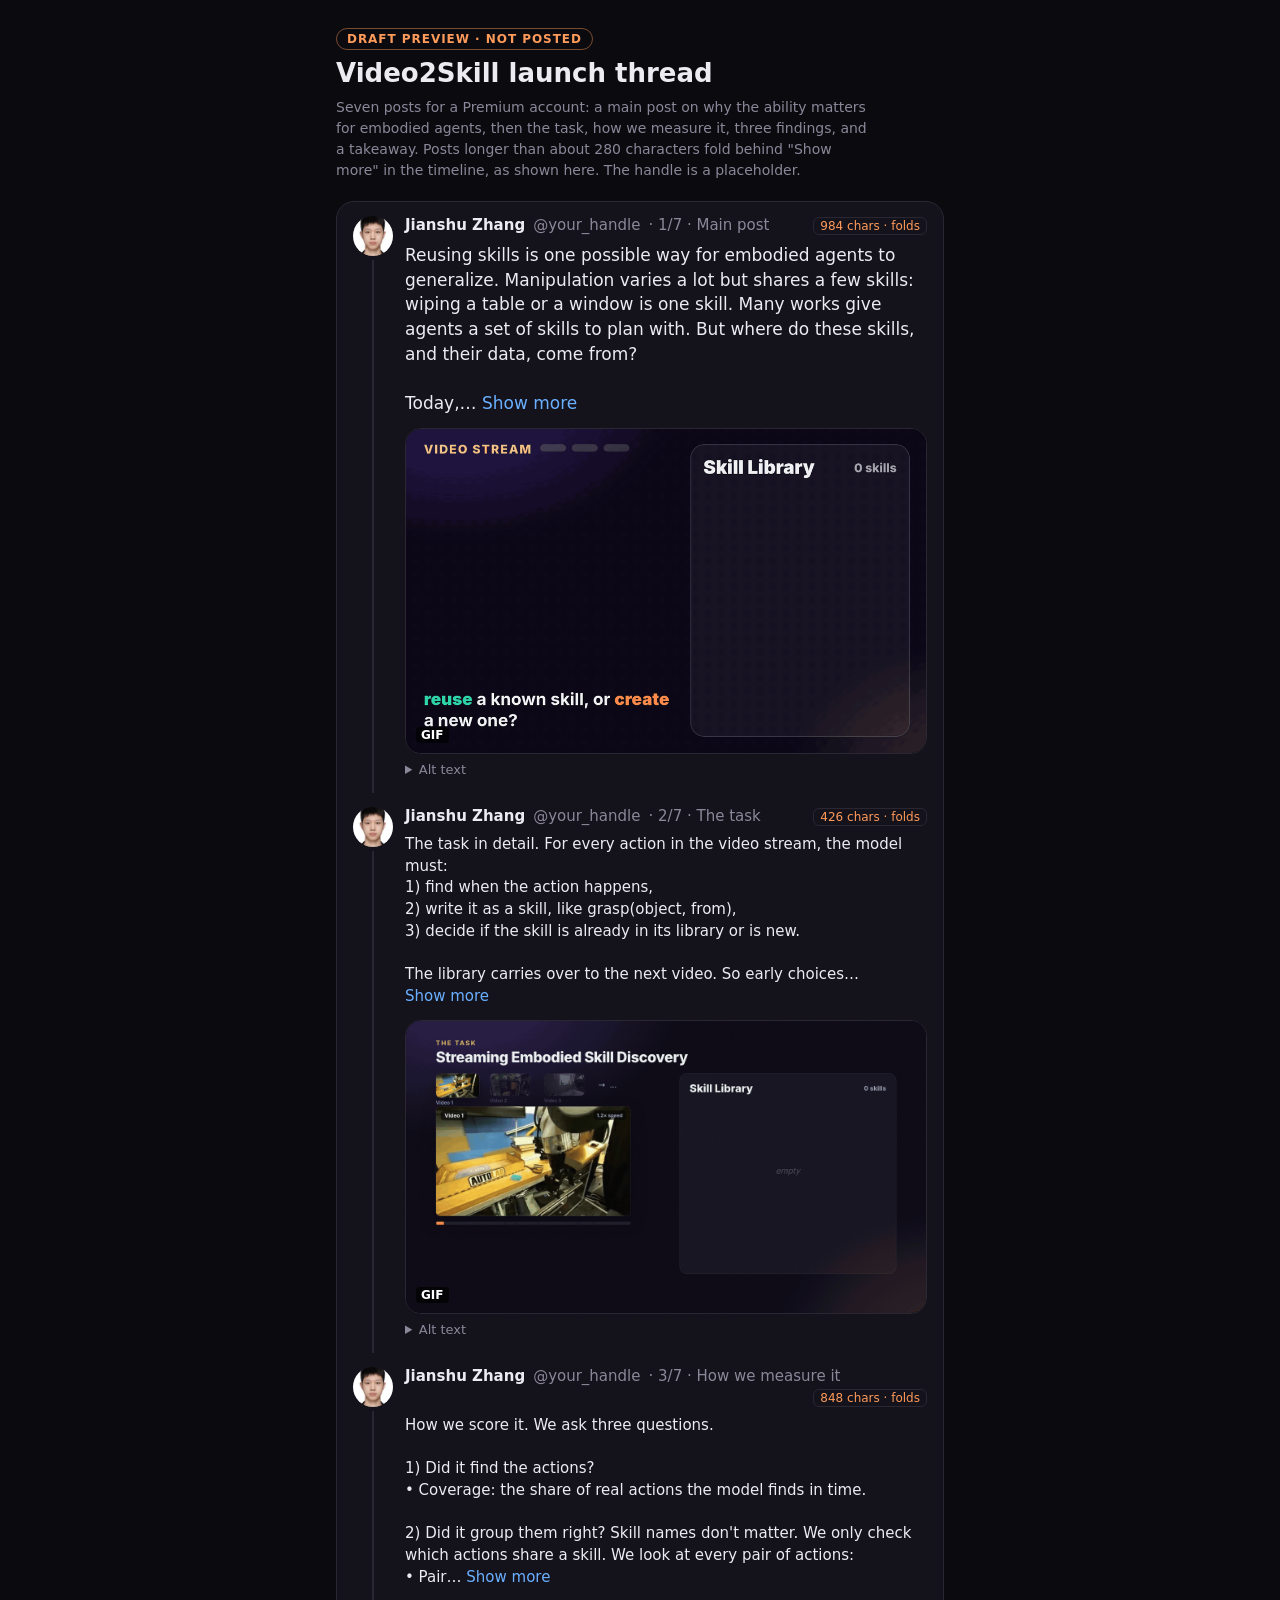
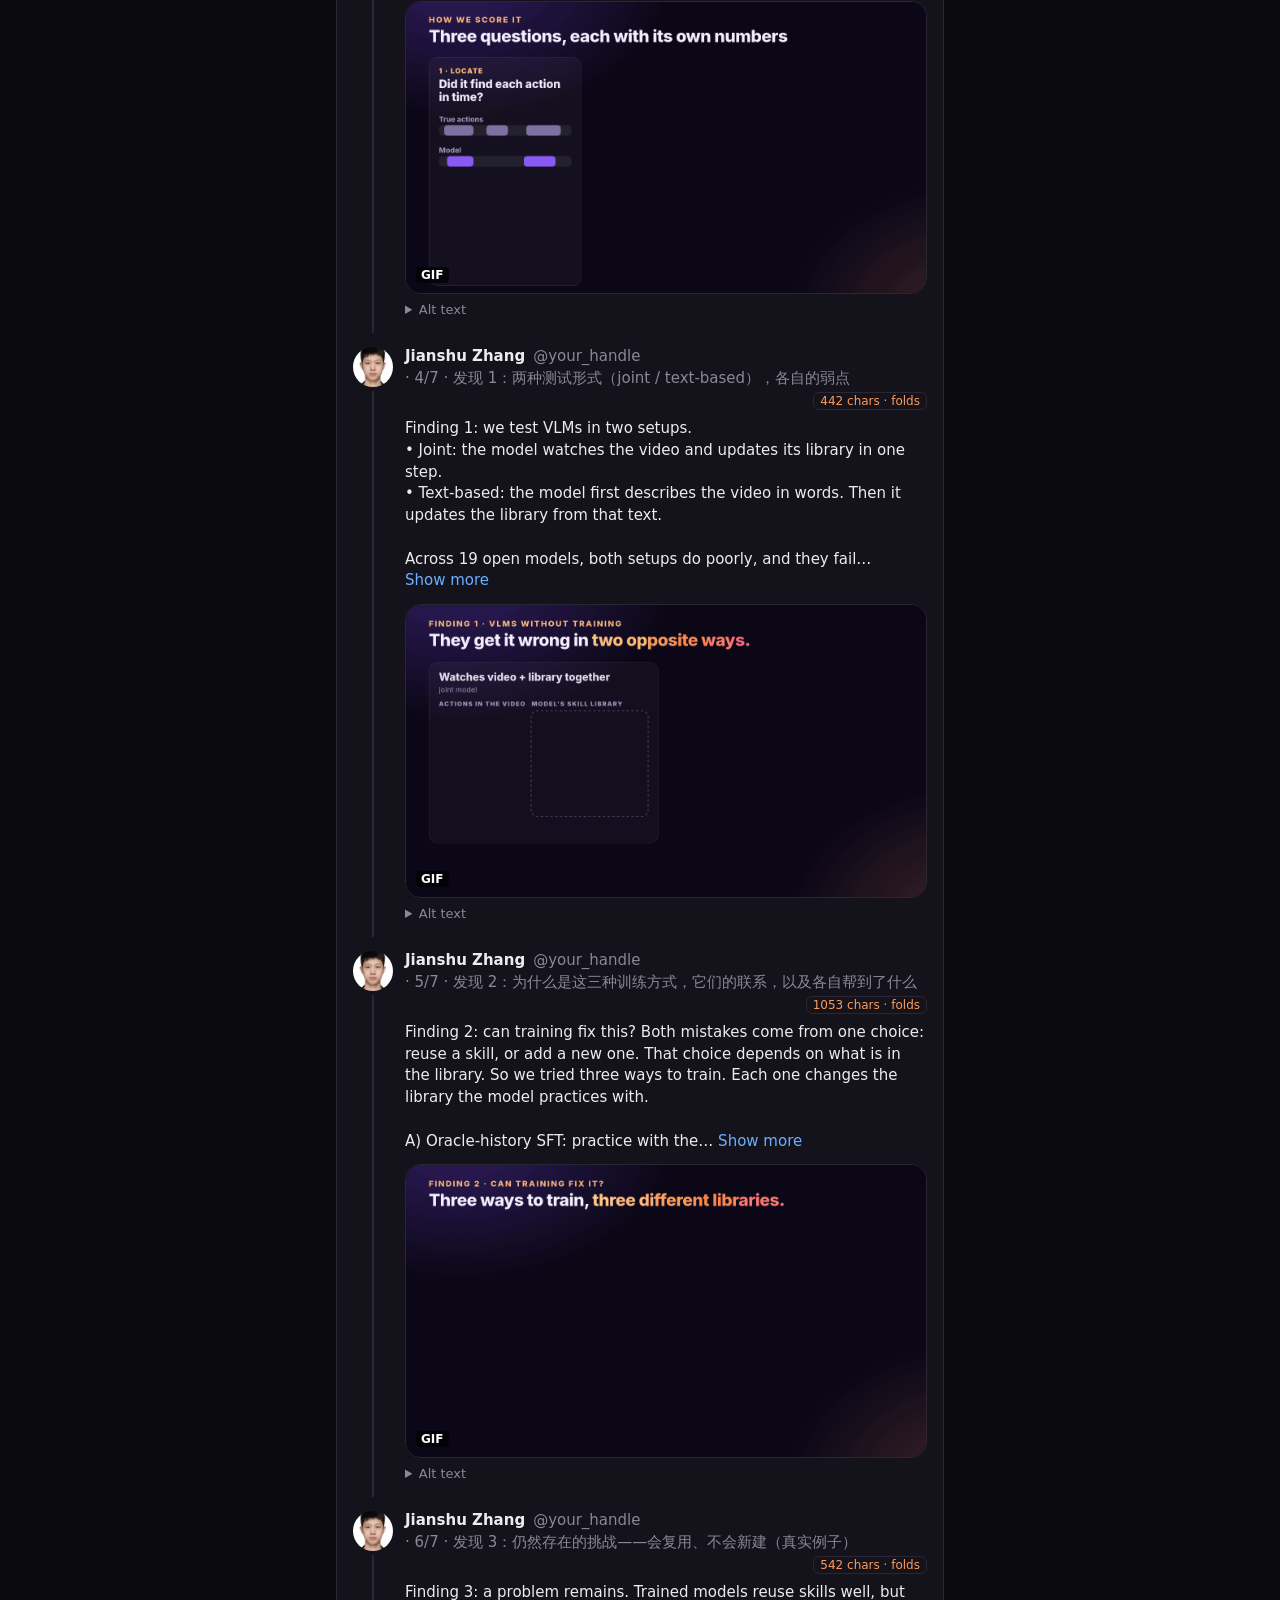
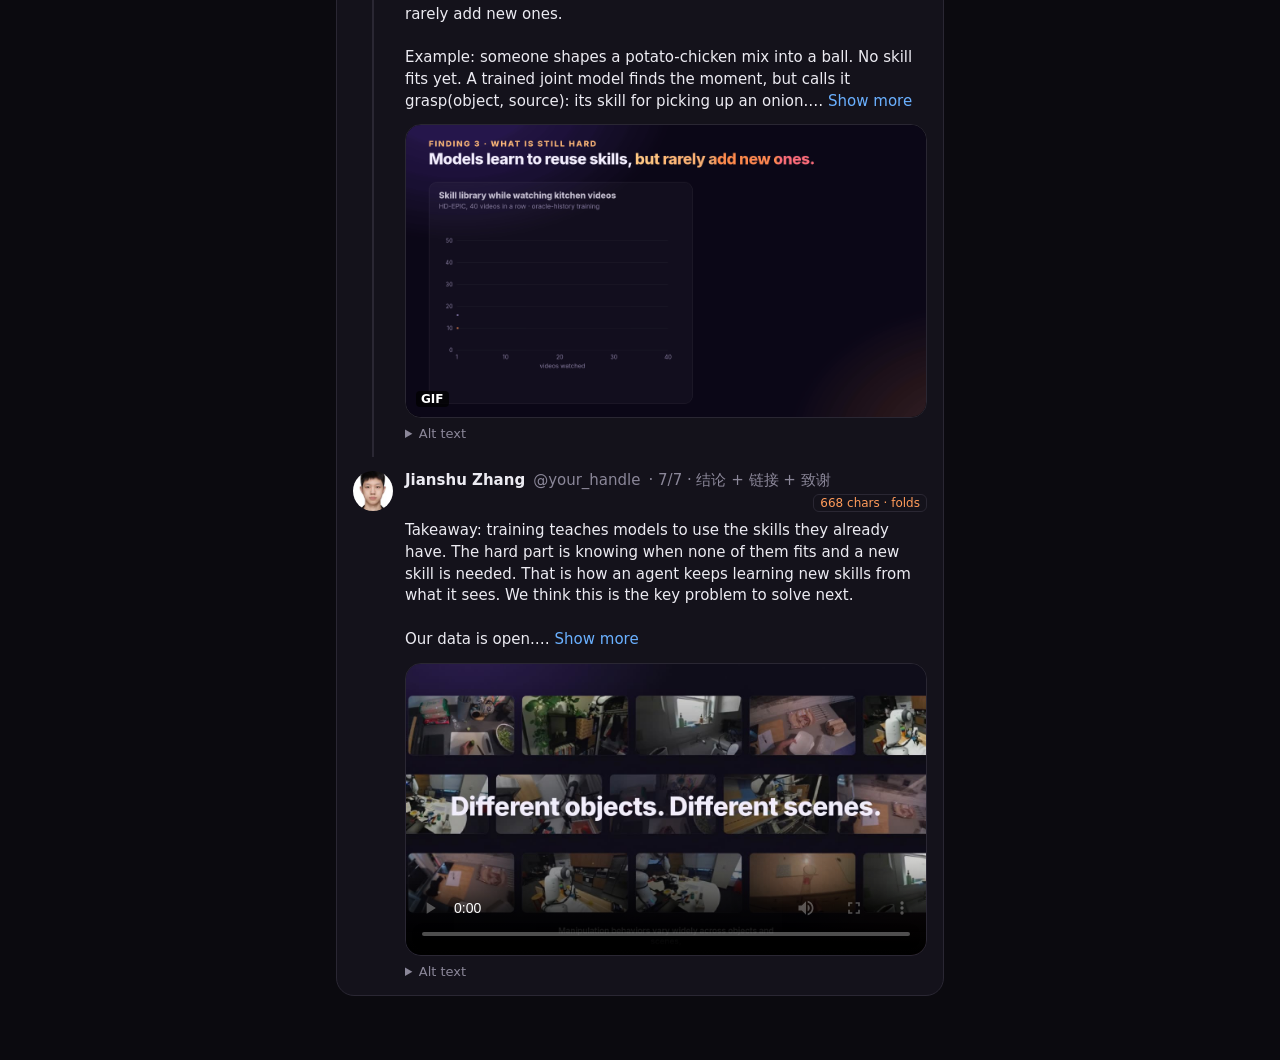
==== commit 864f12b8: "Thread draft: humbler opening, motivation for the streaming setting Co-Authored-By: Claude Opus 5.5 " ====
--- a/webpage/thread-draft/index.html
+++ b/webpage/thread-draft/index.html
@@ -61,8 +61,8 @@
 <article class="post lead">
   <div class="rail"><img class="av" src="m/avatar.jpg" alt=""><span class="line"></span></div>
   <div class="body">
-    <header><span class="name">Jianshu Zhang</span> <span class="handle">@your_handle</span><span class="role">1/7 · Main post</span><span class="count fold">706 chars · folds</span></header>
-    <p class="text"><span class="shown">How do embodied agents generalize? By reusing skills. Manipulation varies across objects and scenes but shares a few skills: wiping a table or a window is one skill.<br><br>But an agent can only use skills it knows. Can VLMs build reusable skills from streaming experience?<br><br>🧵</span><span class="dots">… </span><button class="more" type="button">Show more</button><span class="rest" hidden> Video2Skill: From Streaming Experience to Reusable Embodied Skills<br><br>Today, VLMs mostly label videos one at a time. Each video gets its own labels, and nothing carries over. But agents need one shared library of reusable skills, built up as experience streams in.<br><br>People learn this way. As we watch, we spot a skill we already know or pick up a new one, and we reuse it later. We ask: can VLMs do the same?<br><br>📄 <a href="https://arxiv.org/abs/2609.36691" target="_blank" rel="noopener">arxiv.org/abs/2609.36691</a></span></p><figure class="media" style="aspect-ratio:16 / 10"><img src="m/1_main.gif" alt="Animated loop: robot videos stream in; each event is tagged NEW (orange) and flies into a skill library, or REUSE (teal) and links to an existing skill; the library grows from grasp, transfer, place to pour." loading="eager"><span class="badge">GIF</span></figure><details class="alt"><summary>Alt text</summary><p>Animated loop: robot videos stream in; each event is tagged NEW (orange) and flies into a skill library, or REUSE (teal) and links to an existing skill; the library grows from grasp, transfer, place to pour.</p></details>
+    <header><span class="name">Jianshu Zhang</span> <span class="handle">@your_handle</span><span class="role">1/7 · Main post</span><span class="count fold">984 chars · folds</span></header>
+    <p class="text"><span class="shown">Reusing skills is one possible way for embodied agents to generalize. Manipulation varies a lot but shares a few skills: wiping a table or a window is one skill. Many works give agents a set of skills to plan with. But where do these skills, and their data, come from?<br><br>Today,</span><span class="dots">… </span><button class="more" type="button">Show more</button><span class="rest" hidden> VLMs mostly label videos one at a time, and nothing carries over. People don&#x27;t learn that way. As experience streams in, we spot skills we know, add new ones, and reuse them later. This streaming setting matters, but it has received little attention.<br><br>VLMs may become the brains of embodied agents. So we ask: from streaming experience, can they find skills that are reusable and form one consistent skill library?<br><br>🧵 Video2Skill: From Streaming Experience to Reusable Embodied Skills<br><br>Why it matters:<br>• It can label much more data for training agents.<br>• It is planning in reverse. If a model can&#x27;t find skills in what it has seen, how can it plan with them for something new?<br><br>📄 <a href="https://arxiv.org/abs/2609.36691" target="_blank" rel="noopener">arxiv.org/abs/2609.36691</a></span></p><figure class="media" style="aspect-ratio:16 / 10"><img src="m/1_main.gif" alt="Animated loop: robot videos stream in; each event is tagged NEW (orange) and flies into a skill library, or REUSE (teal) and links to an existing skill; the library grows from grasp, transfer, place to pour." loading="eager"><span class="badge">GIF</span></figure><details class="alt"><summary>Alt text</summary><p>Animated loop: robot videos stream in; each event is tagged NEW (orange) and flies into a skill library, or REUSE (teal) and links to an existing skill; the library grows from grasp, transfer, place to pour.</p></details>
   </div>
 </article>
 <article class="post">
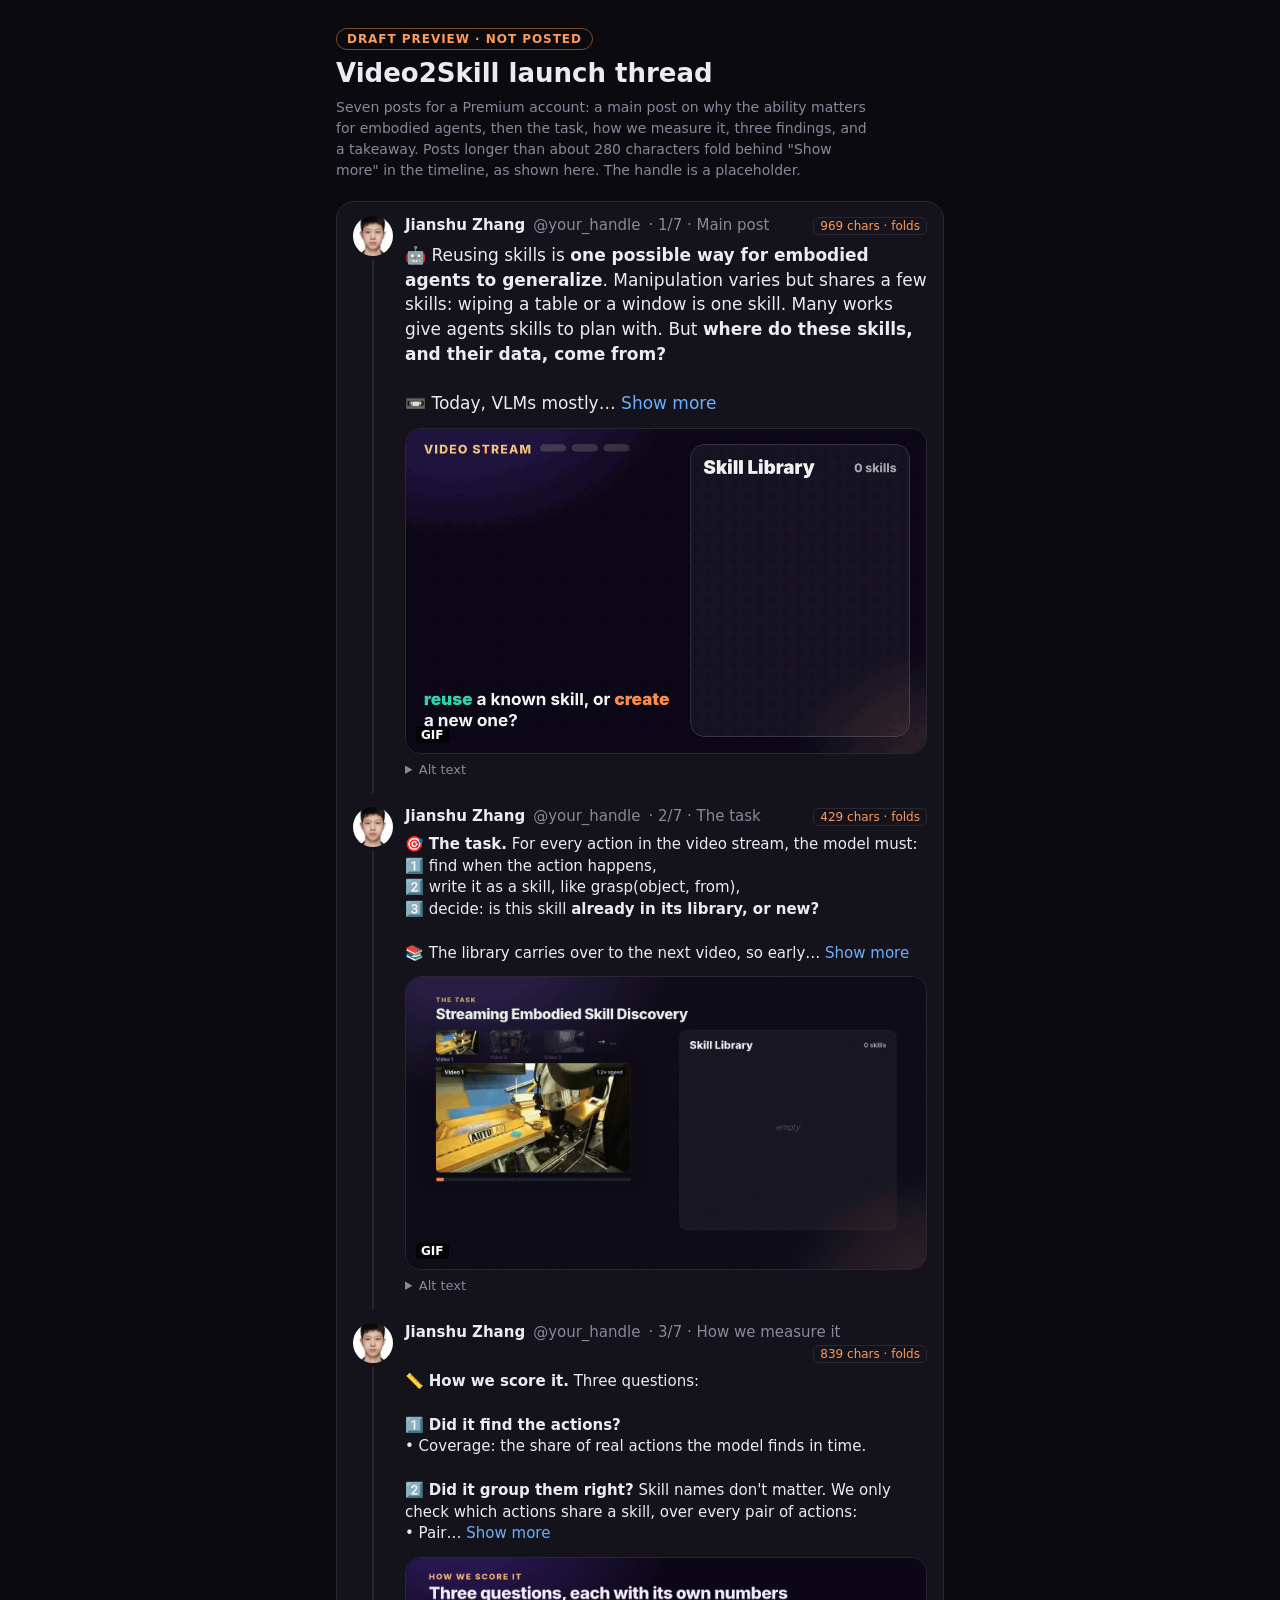
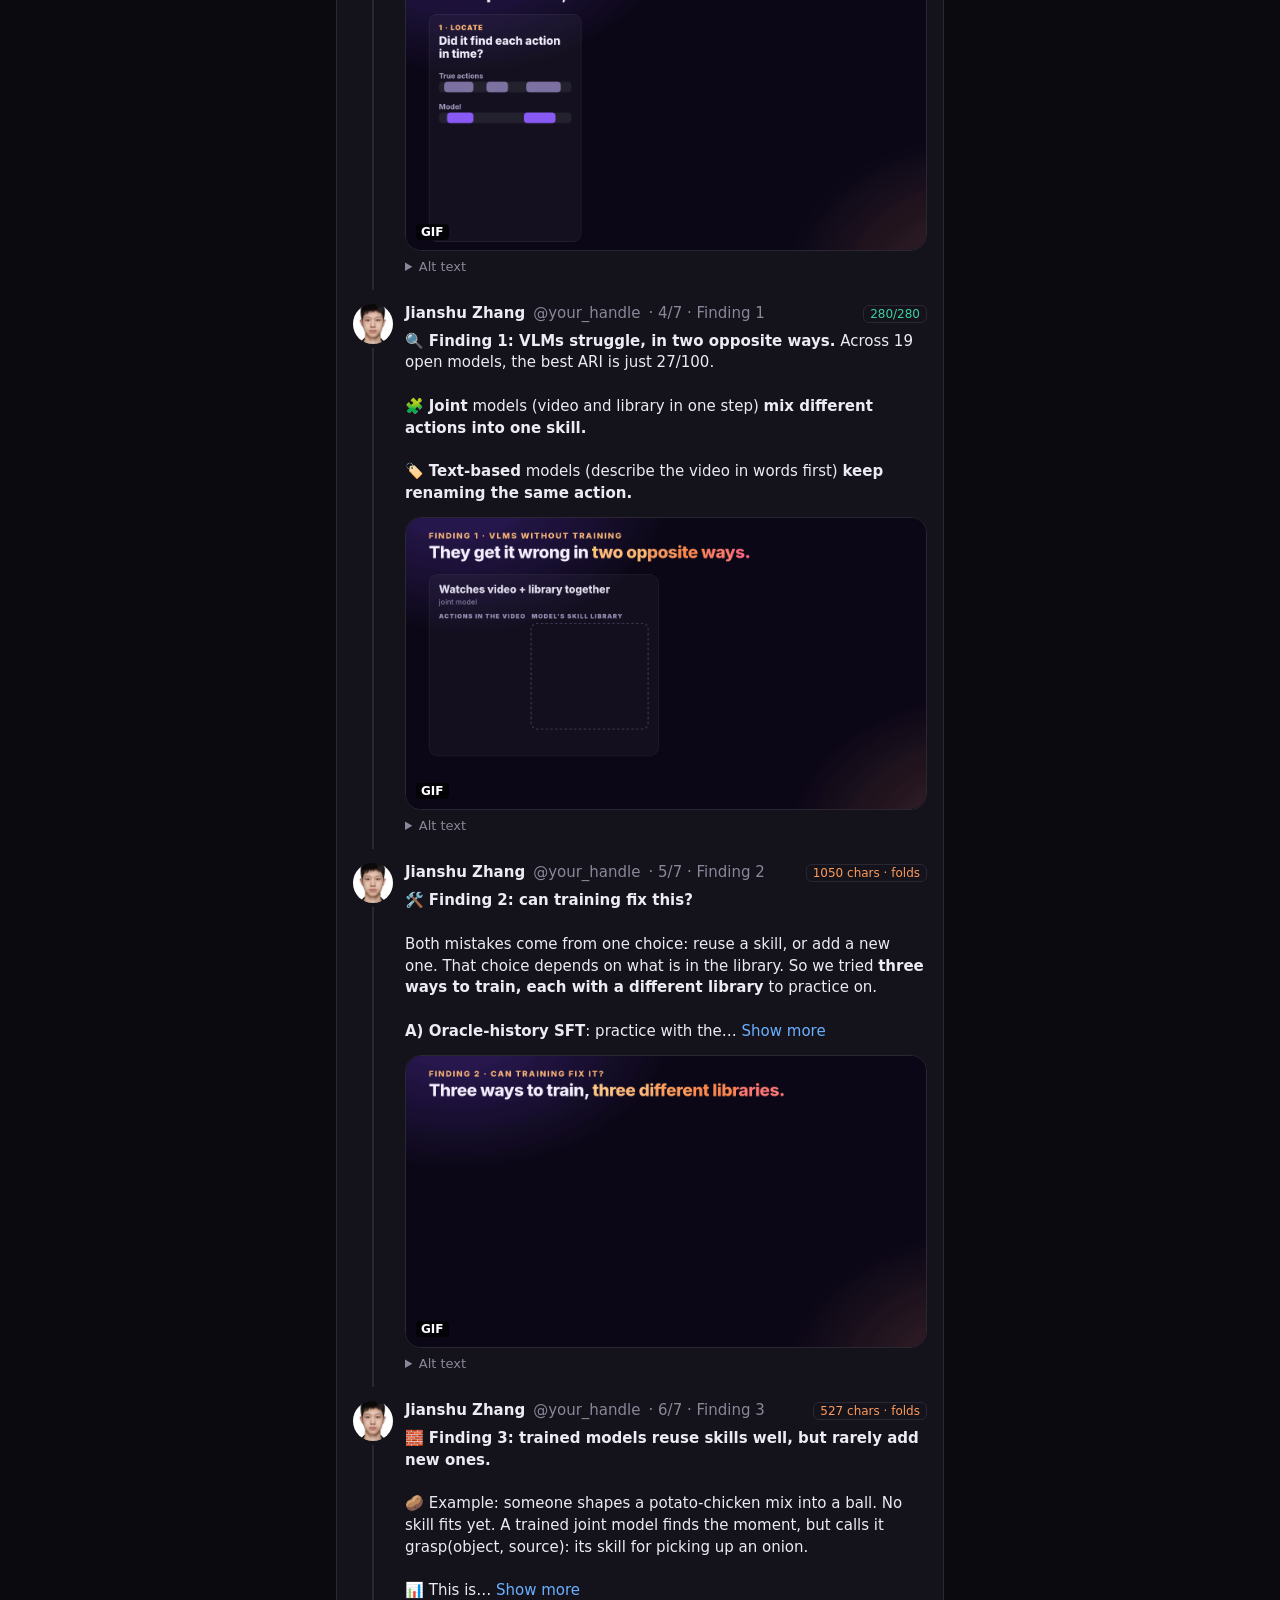
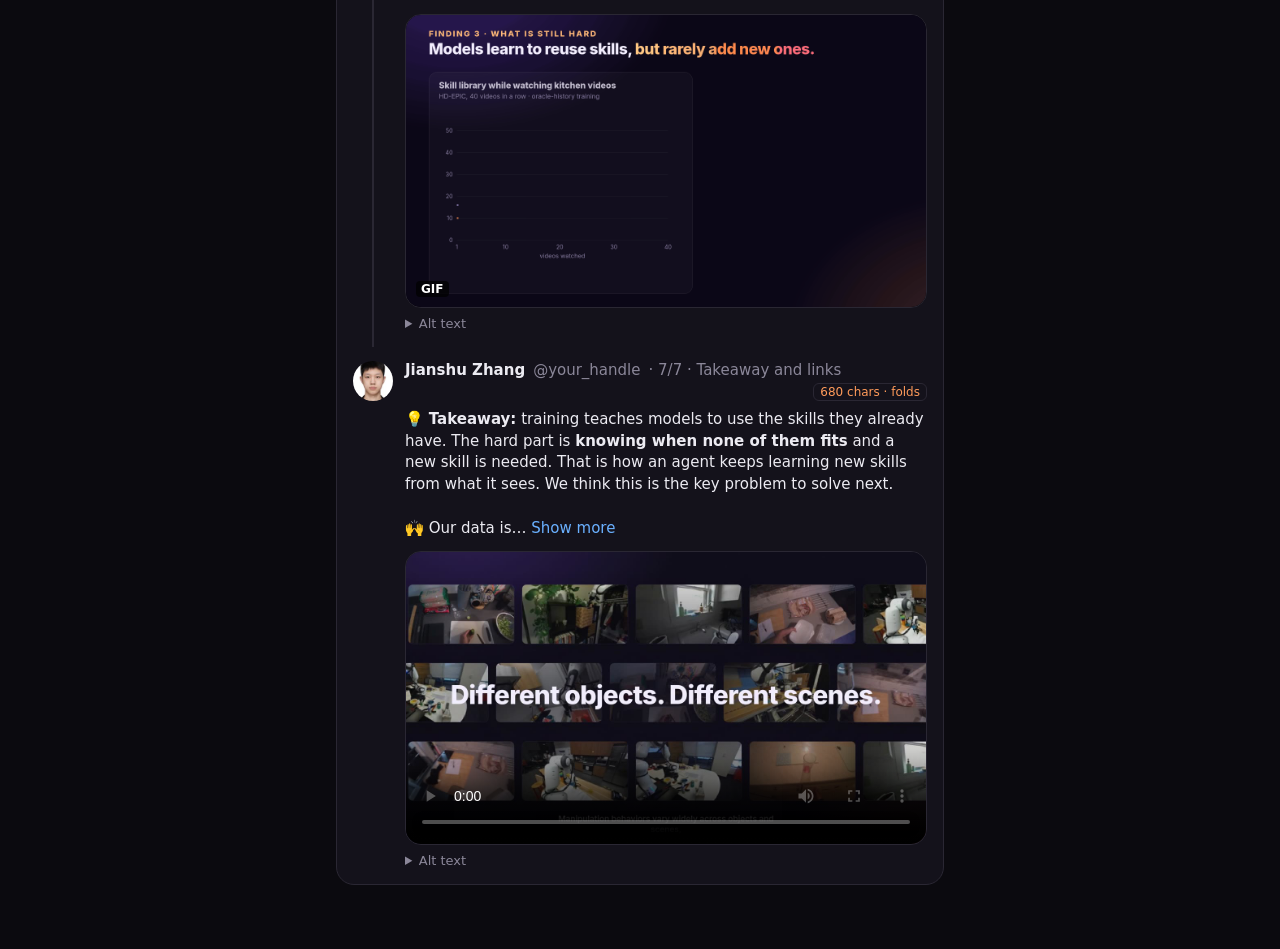
==== commit ef699638: "Thread draft: bold key lines, emojis, fix post labels Co-Authored-By: Claude Opus 5.5 <noreply@anthr" ====
--- a/webpage/thread-draft/index.html
+++ b/webpage/thread-draft/index.html
@@ -61,50 +61,50 @@
 <article class="post lead">
   <div class="rail"><img class="av" src="m/avatar.jpg" alt=""><span class="line"></span></div>
   <div class="body">
-    <header><span class="name">Jianshu Zhang</span> <span class="handle">@your_handle</span><span class="role">1/7 · Main post</span><span class="count fold">984 chars · folds</span></header>
-    <p class="text"><span class="shown">Reusing skills is one possible way for embodied agents to generalize. Manipulation varies a lot but shares a few skills: wiping a table or a window is one skill. Many works give agents a set of skills to plan with. But where do these skills, and their data, come from?<br><br>Today,</span><span class="dots">… </span><button class="more" type="button">Show more</button><span class="rest" hidden> VLMs mostly label videos one at a time, and nothing carries over. People don&#x27;t learn that way. As experience streams in, we spot skills we know, add new ones, and reuse them later. This streaming setting matters, but it has received little attention.<br><br>VLMs may become the brains of embodied agents. So we ask: from streaming experience, can they find skills that are reusable and form one consistent skill library?<br><br>🧵 Video2Skill: From Streaming Experience to Reusable Embodied Skills<br><br>Why it matters:<br>• It can label much more data for training agents.<br>• It is planning in reverse. If a model can&#x27;t find skills in what it has seen, how can it plan with them for something new?<br><br>📄 <a href="https://arxiv.org/abs/2609.36691" target="_blank" rel="noopener">arxiv.org/abs/2609.36691</a></span></p><figure class="media" style="aspect-ratio:16 / 10"><img src="m/1_main.gif" alt="Animated loop: robot videos stream in; each event is tagged NEW (orange) and flies into a skill library, or REUSE (teal) and links to an existing skill; the library grows from grasp, transfer, place to pour." loading="eager"><span class="badge">GIF</span></figure><details class="alt"><summary>Alt text</summary><p>Animated loop: robot videos stream in; each event is tagged NEW (orange) and flies into a skill library, or REUSE (teal) and links to an existing skill; the library grows from grasp, transfer, place to pour.</p></details>
+    <header><span class="name">Jianshu Zhang</span> <span class="handle">@your_handle</span><span class="role">1/7 · Main post</span><span class="count fold">969 chars · folds</span></header>
+    <p class="text"><span class="shown">🤖 Reusing skills is <b>one possible way for embodied agents to generalize</b>. Manipulation varies but shares a few skills: wiping a table or a window is one skill. Many works give agents skills to plan with. But <b>where do these skills, and their data, come from?</b><br><br>📼 Today, VLMs mostly</span><span class="dots">… </span><button class="more" type="button">Show more</button><span class="rest" hidden> label videos one at a time, and nothing carries over. People don&#x27;t learn that way. As experience streams in, we spot skills we know, add new ones, and reuse them later. This <b>streaming setting</b> matters, but it has received little attention.<br><br>🧠 VLMs may become the brains of embodied agents. So we ask: <b>from streaming experience, can they find reusable skills and keep one consistent skill library?</b><br><br>🧵 <b>Video2Skill: From Streaming Experience to Reusable Embodied Skills</b><br><br>Why it matters:<br>📈 It can label much more data for training agents.<br>🔁 It is planning in reverse. If a model can&#x27;t find skills in what it has seen, how can it plan with them for something new?<br><br>📄 <a href="https://arxiv.org/abs/2609.36691" target="_blank" rel="noopener">arxiv.org/abs/2609.36691</a></span></p><figure class="media" style="aspect-ratio:16 / 10"><img src="m/1_main.gif" alt="Animated loop: robot videos stream in; each event is tagged NEW (orange) and flies into a skill library, or REUSE (teal) and links to an existing skill; the library grows from grasp, transfer, place to pour." loading="eager"><span class="badge">GIF</span></figure><details class="alt"><summary>Alt text</summary><p>Animated loop: robot videos stream in; each event is tagged NEW (orange) and flies into a skill library, or REUSE (teal) and links to an existing skill; the library grows from grasp, transfer, place to pour.</p></details>
   </div>
 </article>
 <article class="post">
   <div class="rail"><img class="av" src="m/avatar.jpg" alt=""><span class="line"></span></div>
   <div class="body">
-    <header><span class="name">Jianshu Zhang</span> <span class="handle">@your_handle</span><span class="role">2/7 · The task</span><span class="count fold">426 chars · folds</span></header>
-    <p class="text"><span class="shown">The task in detail. For every action in the video stream, the model must:<br>1) find when the action happens,<br>2) write it as a skill, like grasp(object, from),<br>3) decide if the skill is already in its library or is new.<br><br>The library carries over to the next video. So early choices</span><span class="dots">… </span><button class="more" type="button">Show more</button><span class="rest" hidden> affect later ones.<br><br>Our benchmark has robot videos (DROID/RH20T) and kitchen videos (HD-EPIC). It has 12,429 checked labels across 48 action types.</span></p><figure class="media" style="aspect-ratio:16 / 9"><img src="m/2_task.gif" alt="Animated demo: three robot videos stream in; each event is tagged NEW or REUSE and flows into a persistent skill library that grows from grasp, transfer, place to pour." loading="eager"><span class="badge">GIF</span></figure><details class="alt"><summary>Alt text</summary><p>Animated demo: three robot videos stream in; each event is tagged NEW or REUSE and flows into a persistent skill library that grows from grasp, transfer, place to pour.</p></details>
+    <header><span class="name">Jianshu Zhang</span> <span class="handle">@your_handle</span><span class="role">2/7 · The task</span><span class="count fold">429 chars · folds</span></header>
+    <p class="text"><span class="shown">🎯 <b>The task.</b> For every action in the video stream, the model must:<br>1️⃣ find when the action happens,<br>2️⃣ write it as a skill, like grasp(object, from),<br>3️⃣ decide: is this skill <b>already in its library, or new?</b><br><br>📚 The library carries over to the next video, so early</span><span class="dots">… </span><button class="more" type="button">Show more</button><span class="rest" hidden> choices affect later ones.<br><br>🎥 Our benchmark has robot videos (DROID/RH20T) and kitchen videos (HD-EPIC), with 12,429 checked labels across 48 action types.</span></p><figure class="media" style="aspect-ratio:16 / 9"><img src="m/2_task.gif" alt="Animated demo: three robot videos stream in; each event is tagged NEW or REUSE and flows into a persistent skill library that grows from grasp, transfer, place to pour." loading="eager"><span class="badge">GIF</span></figure><details class="alt"><summary>Alt text</summary><p>Animated demo: three robot videos stream in; each event is tagged NEW or REUSE and flows into a persistent skill library that grows from grasp, transfer, place to pour.</p></details>
   </div>
 </article>
 <article class="post">
   <div class="rail"><img class="av" src="m/avatar.jpg" alt=""><span class="line"></span></div>
   <div class="body">
-    <header><span class="name">Jianshu Zhang</span> <span class="handle">@your_handle</span><span class="role">3/7 · How we measure it</span><span class="count fold">848 chars · folds</span></header>
-    <p class="text"><span class="shown">How we score it. We ask three questions.<br><br>1) Did it find the actions?<br>• Coverage: the share of real actions the model finds in time.<br><br>2) Did it group them right? Skill names don&#x27;t matter. We only check which actions share a skill. We look at every pair of actions:<br>• Pair</span><span class="dots">… </span><button class="more" type="button">Show more</button><span class="rest" hidden> precision: of the pairs it put together, how many are really the same action. Low means it mixes different actions.<br>• Pair recall: of the pairs that are really the same action, how many it put together. Low means it splits one action into many skills.<br>• ARI: one overall grouping score. 100 is perfect. 0 is random.<br><br>3) Did it add and reuse skills at the right time?<br>• Create recall: when an action shows up for the first time, how often it adds a new skill.<br>• Reuse recall: when an action shows up again, how often it uses an existing skill.<br><br>🤗 <a href="https://huggingface.co/datasets/Sterzhang/video2skill-bench" target="_blank" rel="noopener">huggingface.co/datasets/S…</a></span></p><figure class="media" style="aspect-ratio:16 / 9"><img src="m/3_metrics.gif" alt="Animated explainer of the scores on a toy example. Locate: coverage 2 of 3, the share of real actions found in time. Group: pour and place wrongly merged, giving pair precision 1/2 (grouped pairs truly alike), pair recall 1/1 (alike pairs grouped), ARI 57/100 (overall grouping, 0 = random). Decide: create recall 1/2 (first sightings given a new skill), reuse recall 1/1 (repeats given an existing skill)." loading="lazy"><span class="badge">GIF</span></figure><details class="alt"><summary>Alt text</summary><p>Animated explainer of the scores on a toy example. Locate: coverage 2 of 3, the share of real actions found in time. Group: pour and place wrongly merged, giving pair precision 1/2 (grouped pairs truly alike), pair recall 1/1 (alike pairs grouped), ARI 57/100 (overall grouping, 0 = random). Decide: create recall 1/2 (first sightings given a new skill), reuse recall 1/1 (repeats given an existing skill).</p></details>
+    <header><span class="name">Jianshu Zhang</span> <span class="handle">@your_handle</span><span class="role">3/7 · How we measure it</span><span class="count fold">839 chars · folds</span></header>
+    <p class="text"><span class="shown">📏 <b>How we score it.</b> Three questions:<br><br>1️⃣ <b>Did it find the actions?</b><br>• Coverage: the share of real actions the model finds in time.<br><br>2️⃣ <b>Did it group them right?</b> Skill names don&#x27;t matter. We only check which actions share a skill, over every pair of actions:<br>• Pair</span><span class="dots">… </span><button class="more" type="button">Show more</button><span class="rest" hidden> precision: of the pairs it put together, how many are really the same action. Low = it mixes different actions.<br>• Pair recall: of the pairs that are really the same action, how many it put together. Low = it splits one action into many skills.<br>• ARI: one overall grouping score. 100 is perfect, 0 is random.<br><br>3️⃣ <b>Did it add and reuse skills at the right time?</b><br>• Create recall: when an action shows up for the first time, how often it adds a new skill.<br>• Reuse recall: when an action shows up again, how often it uses an existing skill.<br><br>🤗 <a href="https://huggingface.co/datasets/Sterzhang/video2skill-bench" target="_blank" rel="noopener">huggingface.co/datasets/S…</a></span></p><figure class="media" style="aspect-ratio:16 / 9"><img src="m/3_metrics.gif" alt="Animated explainer of the scores on a toy example. Locate: coverage 2 of 3, the share of real actions found in time. Group: pour and place wrongly merged, giving pair precision 1/2 (grouped pairs truly alike), pair recall 1/1 (alike pairs grouped), ARI 57/100 (overall grouping, 0 = random). Decide: create recall 1/2 (first sightings given a new skill), reuse recall 1/1 (repeats given an existing skill)." loading="lazy"><span class="badge">GIF</span></figure><details class="alt"><summary>Alt text</summary><p>Animated explainer of the scores on a toy example. Locate: coverage 2 of 3, the share of real actions found in time. Group: pour and place wrongly merged, giving pair precision 1/2 (grouped pairs truly alike), pair recall 1/1 (alike pairs grouped), ARI 57/100 (overall grouping, 0 = random). Decide: create recall 1/2 (first sightings given a new skill), reuse recall 1/1 (repeats given an existing skill).</p></details>
   </div>
 </article>
 <article class="post">
   <div class="rail"><img class="av" src="m/avatar.jpg" alt=""><span class="line"></span></div>
   <div class="body">
-    <header><span class="name">Jianshu Zhang</span> <span class="handle">@your_handle</span><span class="role">4/7 · 发现 1：两种测试形式（joint / text-based），各自的弱点</span><span class="count fold">442 chars · folds</span></header>
-    <p class="text"><span class="shown">Finding 1: we test VLMs in two setups.<br>• Joint: the model watches the video and updates its library in one step.<br>• Text-based: the model first describes the video in words. Then it updates the library from that text.<br><br>Across 19 open models, both setups do poorly, and they fail</span><span class="dots">… </span><button class="more" type="button">Show more</button><span class="rest" hidden> in opposite ways. Joint models mix different actions into one skill. Text-based models keep giving the same action a new name. The best ARI is only 27 out of 100.</span></p><figure class="media" style="aspect-ratio:16 / 9"><img src="m/4_finding1.gif" alt="Animated comparison of two kinds of models without training. A joint model puts pour under place, mixing different actions into one skill. A text-based model makes grasp, pick_up and grab for the same action. 19 open VLMs tested; best ARI is at most 27 out of 100; bigger models are not always better." loading="lazy"><span class="badge">GIF</span></figure><details class="alt"><summary>Alt text</summary><p>Animated comparison of two kinds of models without training. A joint model puts pour under place, mixing different actions into one skill. A text-based model makes grasp, pick_up and grab for the same action. 19 open VLMs tested; best ARI is at most 27 out of 100; bigger models are not always better.</p></details>
+    <header><span class="name">Jianshu Zhang</span> <span class="handle">@your_handle</span><span class="role">4/7 · Finding 1</span><span class="count">280/280</span></header>
+    <p class="text">🔍 <b>Finding 1: VLMs struggle, in two opposite ways.</b> Across 19 open models, the best ARI is just 27/100.<br><br>🧩 <b>Joint</b> models (video and library in one step) <b>mix different actions into one skill.</b><br><br>🏷️ <b>Text-based</b> models (describe the video in words first) <b>keep renaming the same action.</b></p><figure class="media" style="aspect-ratio:16 / 9"><img src="m/4_finding1.gif" alt="Animated comparison of two kinds of models without training. A joint model puts pour under place, mixing different actions into one skill. A text-based model makes grasp, pick_up and grab for the same action. 19 open VLMs tested; best ARI is at most 27 out of 100; bigger models are not always better." loading="lazy"><span class="badge">GIF</span></figure><details class="alt"><summary>Alt text</summary><p>Animated comparison of two kinds of models without training. A joint model puts pour under place, mixing different actions into one skill. A text-based model makes grasp, pick_up and grab for the same action. 19 open VLMs tested; best ARI is at most 27 out of 100; bigger models are not always better.</p></details>
   </div>
 </article>
 <article class="post">
   <div class="rail"><img class="av" src="m/avatar.jpg" alt=""><span class="line"></span></div>
   <div class="body">
-    <header><span class="name">Jianshu Zhang</span> <span class="handle">@your_handle</span><span class="role">5/7 · 发现 2：为什么是这三种训练方式，它们的联系，以及各自帮到了什么</span><span class="count fold">1053 chars · folds</span></header>
-    <p class="text"><span class="shown">Finding 2: can training fix this? Both mistakes come from one choice: reuse a skill, or add a new one. That choice depends on what is in the library. So we tried three ways to train. Each one changes the library the model practices with.<br><br>A) Oracle-history SFT: practice with the</span><span class="dots">… </span><button class="more" type="button">Show more</button><span class="rest" hidden> correct library. The model learns what counts as the same skill. Joint models mix fewer actions: of the actions they group together, 68% are really the same, up from 37%.<br><br>B) Counterfactual Library-state Rebalancing (CLaRe): in the correct library, each skill is added once and then reused many times. So the model rarely practices adding one. CLaRe removes the needed skill, so the model must add it. On kitchen video, joint models add a new skill for 40% of first-time actions, up from 29% with A.<br><br>C) On-policy correction: at test time, the model uses its own library, mistakes and all. So we train it on that library, and a teacher gives the right answer. Text-based models stop making so many new names: one now reuses a skill for 95% of repeated actions, up from 29%.</span></p><figure class="media" style="aspect-ratio:16 / 9"><img src="m/5_finding2.gif" alt="Animated explainer: three ways to train, each with a different library. A, Oracle-history SFT: practice with the correct library; of actions a joint model groups together, 68% are really the same, up from 37%. B, Counterfactual Library-state Rebalancing (CLaRe): the correct library rarely asks for a new skill, so a needed skill is removed and the model must add it; on kitchen video, 40% of first-time actions get a new skill, up from 29% with A. C, On-policy correction: train on the model&#x27;s own library, mistakes included; a text-based model reuses a skill for 95% of repeated actions, up from 29%." loading="lazy"><span class="badge">GIF</span></figure><details class="alt"><summary>Alt text</summary><p>Animated explainer: three ways to train, each with a different library. A, Oracle-history SFT: practice with the correct library; of actions a joint model groups together, 68% are really the same, up from 37%. B, Counterfactual Library-state Rebalancing (CLaRe): the correct library rarely asks for a new skill, so a needed skill is removed and the model must add it; on kitchen video, 40% of first-time actions get a new skill, up from 29% with A. C, On-policy correction: train on the model&#x27;s own library, mistakes included; a text-based model reuses a skill for 95% of repeated actions, up from 29%.</p></details>
+    <header><span class="name">Jianshu Zhang</span> <span class="handle">@your_handle</span><span class="role">5/7 · Finding 2</span><span class="count fold">1050 chars · folds</span></header>
+    <p class="text"><span class="shown">🛠️ <b>Finding 2: can training fix this?</b><br><br>Both mistakes come from one choice: reuse a skill, or add a new one. That choice depends on what is in the library. So we tried <b>three ways to train, each with a different library</b> to practice on.<br><br><b>A) Oracle-history SFT</b>: practice with the</span><span class="dots">… </span><button class="more" type="button">Show more</button><span class="rest" hidden> correct library. The model learns what counts as the same skill. Joint models mix fewer actions: of the actions they group together, 68% are really the same, up from 37%.<br><br><b>B) Counterfactual Library-state Rebalancing (CLaRe)</b>: in the correct library, each skill is added once and then reused many times, so the model rarely practices adding one. CLaRe removes the needed skill, so the model must add it. On kitchen video, joint models add a new skill for 40% of first-time actions, up from 29% with A.<br><br><b>C) On-policy correction</b>: at test time, the model uses its own library, mistakes and all. So we train it on that library, and a teacher gives the right answer. Text-based models stop making so many new names: one now reuses a skill for 95% of repeated actions, up from 29%.</span></p><figure class="media" style="aspect-ratio:16 / 9"><img src="m/5_finding2.gif" alt="Animated explainer: three ways to train, each with a different library. A, Oracle-history SFT: practice with the correct library; of actions a joint model groups together, 68% are really the same, up from 37%. B, Counterfactual Library-state Rebalancing (CLaRe): the correct library rarely asks for a new skill, so a needed skill is removed and the model must add it; on kitchen video, 40% of first-time actions get a new skill, up from 29% with A. C, On-policy correction: train on the model&#x27;s own library, mistakes included; a text-based model reuses a skill for 95% of repeated actions, up from 29%." loading="lazy"><span class="badge">GIF</span></figure><details class="alt"><summary>Alt text</summary><p>Animated explainer: three ways to train, each with a different library. A, Oracle-history SFT: practice with the correct library; of actions a joint model groups together, 68% are really the same, up from 37%. B, Counterfactual Library-state Rebalancing (CLaRe): the correct library rarely asks for a new skill, so a needed skill is removed and the model must add it; on kitchen video, 40% of first-time actions get a new skill, up from 29% with A. C, On-policy correction: train on the model&#x27;s own library, mistakes included; a text-based model reuses a skill for 95% of repeated actions, up from 29%.</p></details>
   </div>
 </article>
 <article class="post">
   <div class="rail"><img class="av" src="m/avatar.jpg" alt=""><span class="line"></span></div>
   <div class="body">
-    <header><span class="name">Jianshu Zhang</span> <span class="handle">@your_handle</span><span class="role">6/7 · 发现 3：仍然存在的挑战——会复用、不会新建（真实例子）</span><span class="count fold">542 chars · folds</span></header>
-    <p class="text"><span class="shown">Finding 3: a problem remains. Trained models reuse skills well, but rarely add new ones.<br><br>Example: someone shapes a potato-chicken mix into a ball. No skill fits yet. A trained joint model finds the moment, but calls it grasp(object, source): its skill for picking up an onion.</span><span class="dots">… </span><button class="more" type="button">Show more</button><span class="rest" hidden><br>This is common. Trained joint models reuse a skill for 97–99% of repeated actions. But they add a new skill for only 19–40% of first-time actions. So the library stops growing: 40 kitchen videos show 46 kinds of actions, but the library ends with about 21 skills.</span></p><figure class="media" style="aspect-ratio:16 / 9"><img src="m/6_finding3.gif" alt="Animated chart from real data: over 40 kitchen videos, 46 action types appear while the learned library stops at 21 skills. Real case: someone shapes a potato-chicken mix into a ball, a new action; the trained model finds the moment but labels it grasp(object, source), its skill for picking up an onion. Trained joint models reuse a skill for 97-99% of repeated actions but add a new skill for only 19-40% of first-time actions." loading="lazy"><span class="badge">GIF</span></figure><details class="alt"><summary>Alt text</summary><p>Animated chart from real data: over 40 kitchen videos, 46 action types appear while the learned library stops at 21 skills. Real case: someone shapes a potato-chicken mix into a ball, a new action; the trained model finds the moment but labels it grasp(object, source), its skill for picking up an onion. Trained joint models reuse a skill for 97-99% of repeated actions but add a new skill for only 19-40% of first-time actions.</p></details>
+    <header><span class="name">Jianshu Zhang</span> <span class="handle">@your_handle</span><span class="role">6/7 · Finding 3</span><span class="count fold">527 chars · folds</span></header>
+    <p class="text"><span class="shown">🧱 <b>Finding 3: trained models reuse skills well, but rarely add new ones.</b><br><br>🥔 Example: someone shapes a potato-chicken mix into a ball. No skill fits yet. A trained joint model finds the moment, but calls it grasp(object, source): its skill for picking up an onion.<br><br>📊 This is</span><span class="dots">… </span><button class="more" type="button">Show more</button><span class="rest" hidden> common. Trained joint models reuse a skill for <b>97–99%</b> of repeated actions, but add a new skill for only <b>19–40%</b> of first-time actions. So the library stops growing: 40 kitchen videos show 46 kinds of actions, but the library ends with about 21 skills.</span></p><figure class="media" style="aspect-ratio:16 / 9"><img src="m/6_finding3.gif" alt="Animated chart from real data: over 40 kitchen videos, 46 action types appear while the learned library stops at 21 skills. Real case: someone shapes a potato-chicken mix into a ball, a new action; the trained model finds the moment but labels it grasp(object, source), its skill for picking up an onion. Trained joint models reuse a skill for 97-99% of repeated actions but add a new skill for only 19-40% of first-time actions." loading="lazy"><span class="badge">GIF</span></figure><details class="alt"><summary>Alt text</summary><p>Animated chart from real data: over 40 kitchen videos, 46 action types appear while the learned library stops at 21 skills. Real case: someone shapes a potato-chicken mix into a ball, a new action; the trained model finds the moment but labels it grasp(object, source), its skill for picking up an onion. Trained joint models reuse a skill for 97-99% of repeated actions but add a new skill for only 19-40% of first-time actions.</p></details>
   </div>
 </article>
 <article class="post">
   <div class="rail"><img class="av" src="m/avatar.jpg" alt=""></div>
   <div class="body">
-    <header><span class="name">Jianshu Zhang</span> <span class="handle">@your_handle</span><span class="role">7/7 · 结论 + 链接 + 致谢</span><span class="count fold">668 chars · folds</span></header>
-    <p class="text"><span class="shown">Takeaway: training teaches models to use the skills they already have. The hard part is knowing when none of them fits and a new skill is needed. That is how an agent keeps learning new skills from what it sees. We think this is the key problem to solve next.<br><br>Our data is open.</span><span class="dots">… </span><button class="more" type="button">Show more</button><span class="rest" hidden> We&#x27;d love to see what you build.<br>🤗 <a href="https://huggingface.co/datasets/Sterzhang/video2skill-bench" target="_blank" rel="noopener">huggingface.co/datasets/S…</a><br>🌐 <a href="https://andyzworks.github.io/video2skill/" target="_blank" rel="noopener">andyzworks.github.io/vide…</a><br><br>Limits: our skills describe what happens in the video. They are not code a robot can run. We cover two domains so far.<br><br>Joint work with Ce Zhang (co-first), Xiyuan Yang, Chenwei Xu, Haoran Lu, Yijiang Li, Yaqi Xie, Katia Sycara, and Han Liu (Northwestern, CMU, UIUC, UCSD).<br>🎬 2-min walkthrough below.</span></p><figure class="media" style="aspect-ratio:16 / 9"><video controls preload="metadata" playsinline poster="m/7_poster.jpg" src="m/7_walkthrough.mp4"></video></figure><details class="alt"><summary>Alt text</summary><p>Two-minute narrated walkthrough of Video2Skill, with captions.</p></details>
+    <header><span class="name">Jianshu Zhang</span> <span class="handle">@your_handle</span><span class="role">7/7 · Takeaway and links</span><span class="count fold">680 chars · folds</span></header>
+    <p class="text"><span class="shown">💡 <b>Takeaway:</b> training teaches models to use the skills they already have. The hard part is <b>knowing when none of them fits</b> and a new skill is needed. That is how an agent keeps learning new skills from what it sees. We think this is the key problem to solve next.<br><br>🙌 Our data is</span><span class="dots">… </span><button class="more" type="button">Show more</button><span class="rest" hidden> open. We&#x27;d love to see what you build!<br>🤗 <a href="https://huggingface.co/datasets/Sterzhang/video2skill-bench" target="_blank" rel="noopener">huggingface.co/datasets/S…</a><br>🌐 <a href="https://andyzworks.github.io/video2skill/" target="_blank" rel="noopener">andyzworks.github.io/vide…</a><br><br>📝 Limits: our skills describe what happens in the video. They are not code a robot can run. We cover two domains so far.<br><br>👥 Joint work with Ce Zhang (co-first), Xiyuan Yang, Chenwei Xu, Haoran Lu, Yijiang Li, Yaqi Xie, Katia Sycara, and Han Liu (Northwestern, CMU, UIUC, UCSD).<br>🎬 2-min walkthrough below.</span></p><figure class="media" style="aspect-ratio:16 / 9"><video controls preload="metadata" playsinline poster="m/7_poster.jpg" src="m/7_walkthrough.mp4"></video></figure><details class="alt"><summary>Alt text</summary><p>Two-minute narrated walkthrough of Video2Skill, with captions.</p></details>
   </div>
 </article>
   </section>
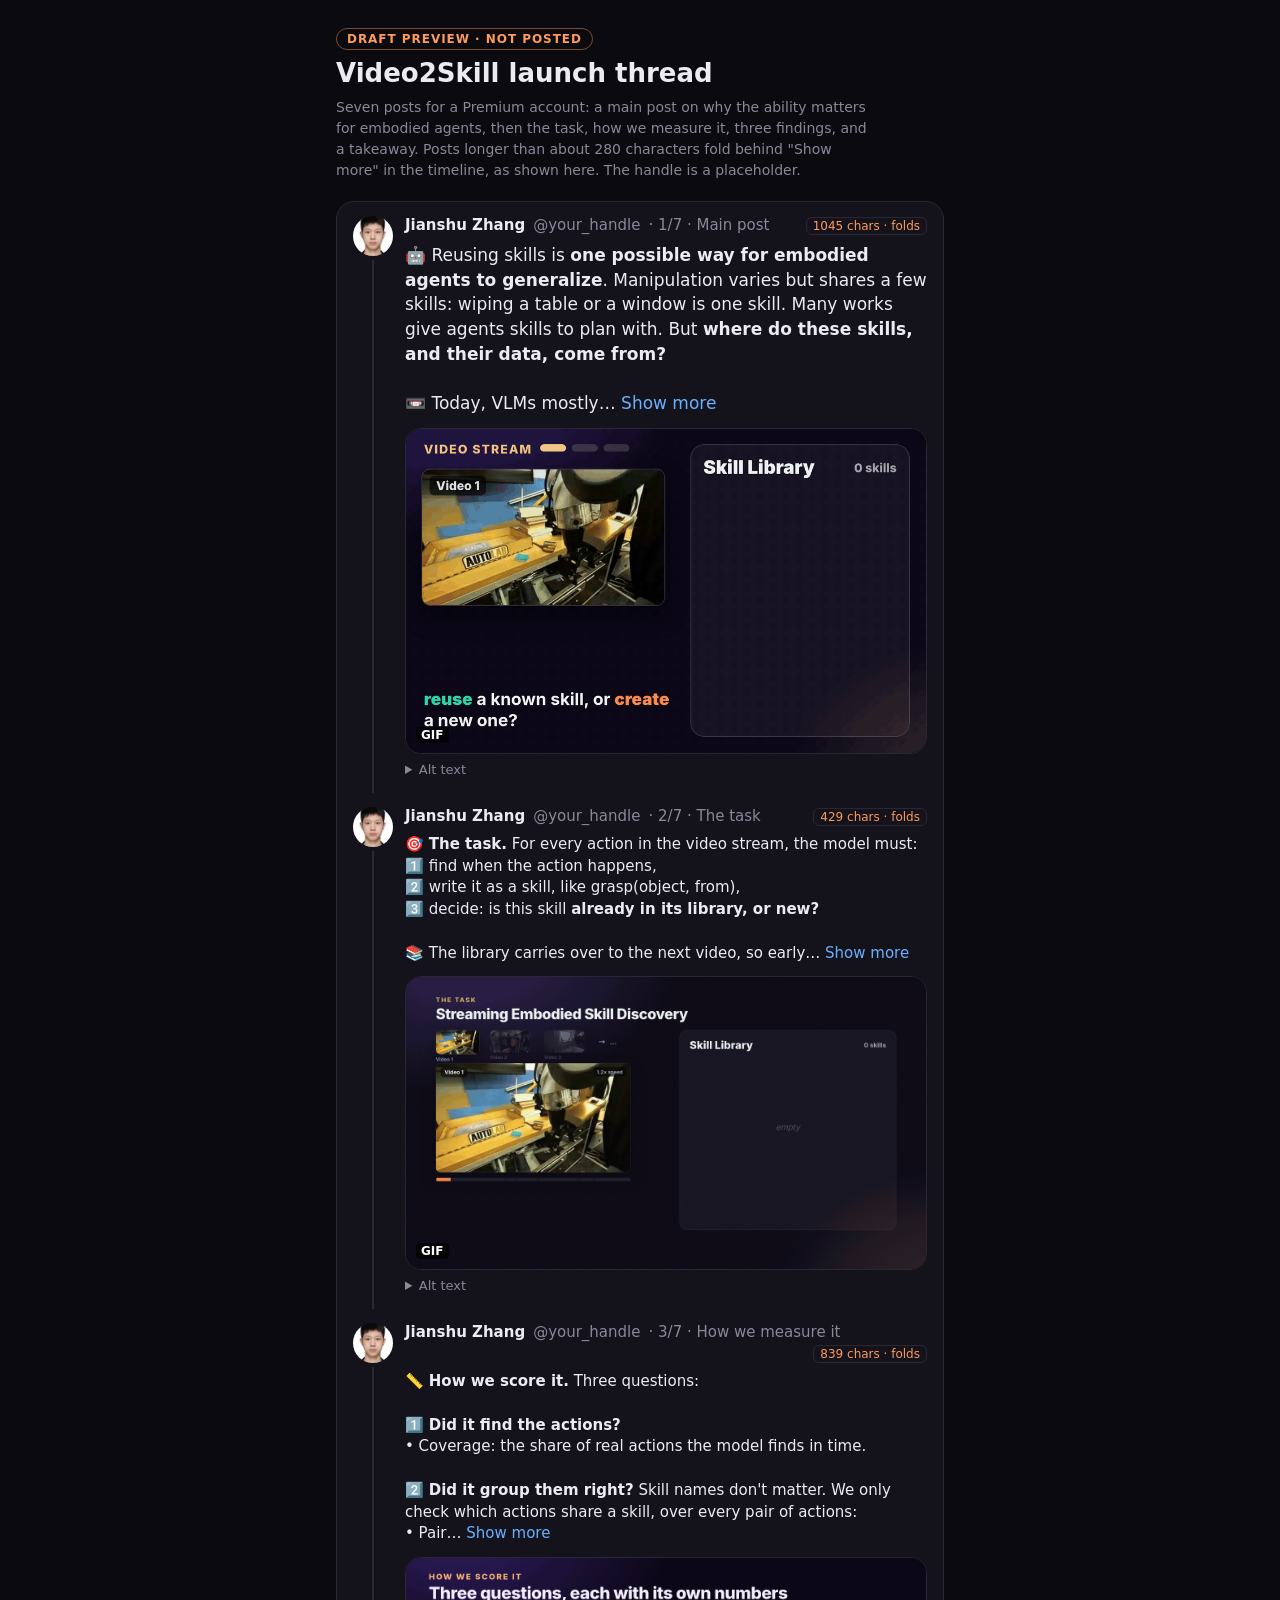
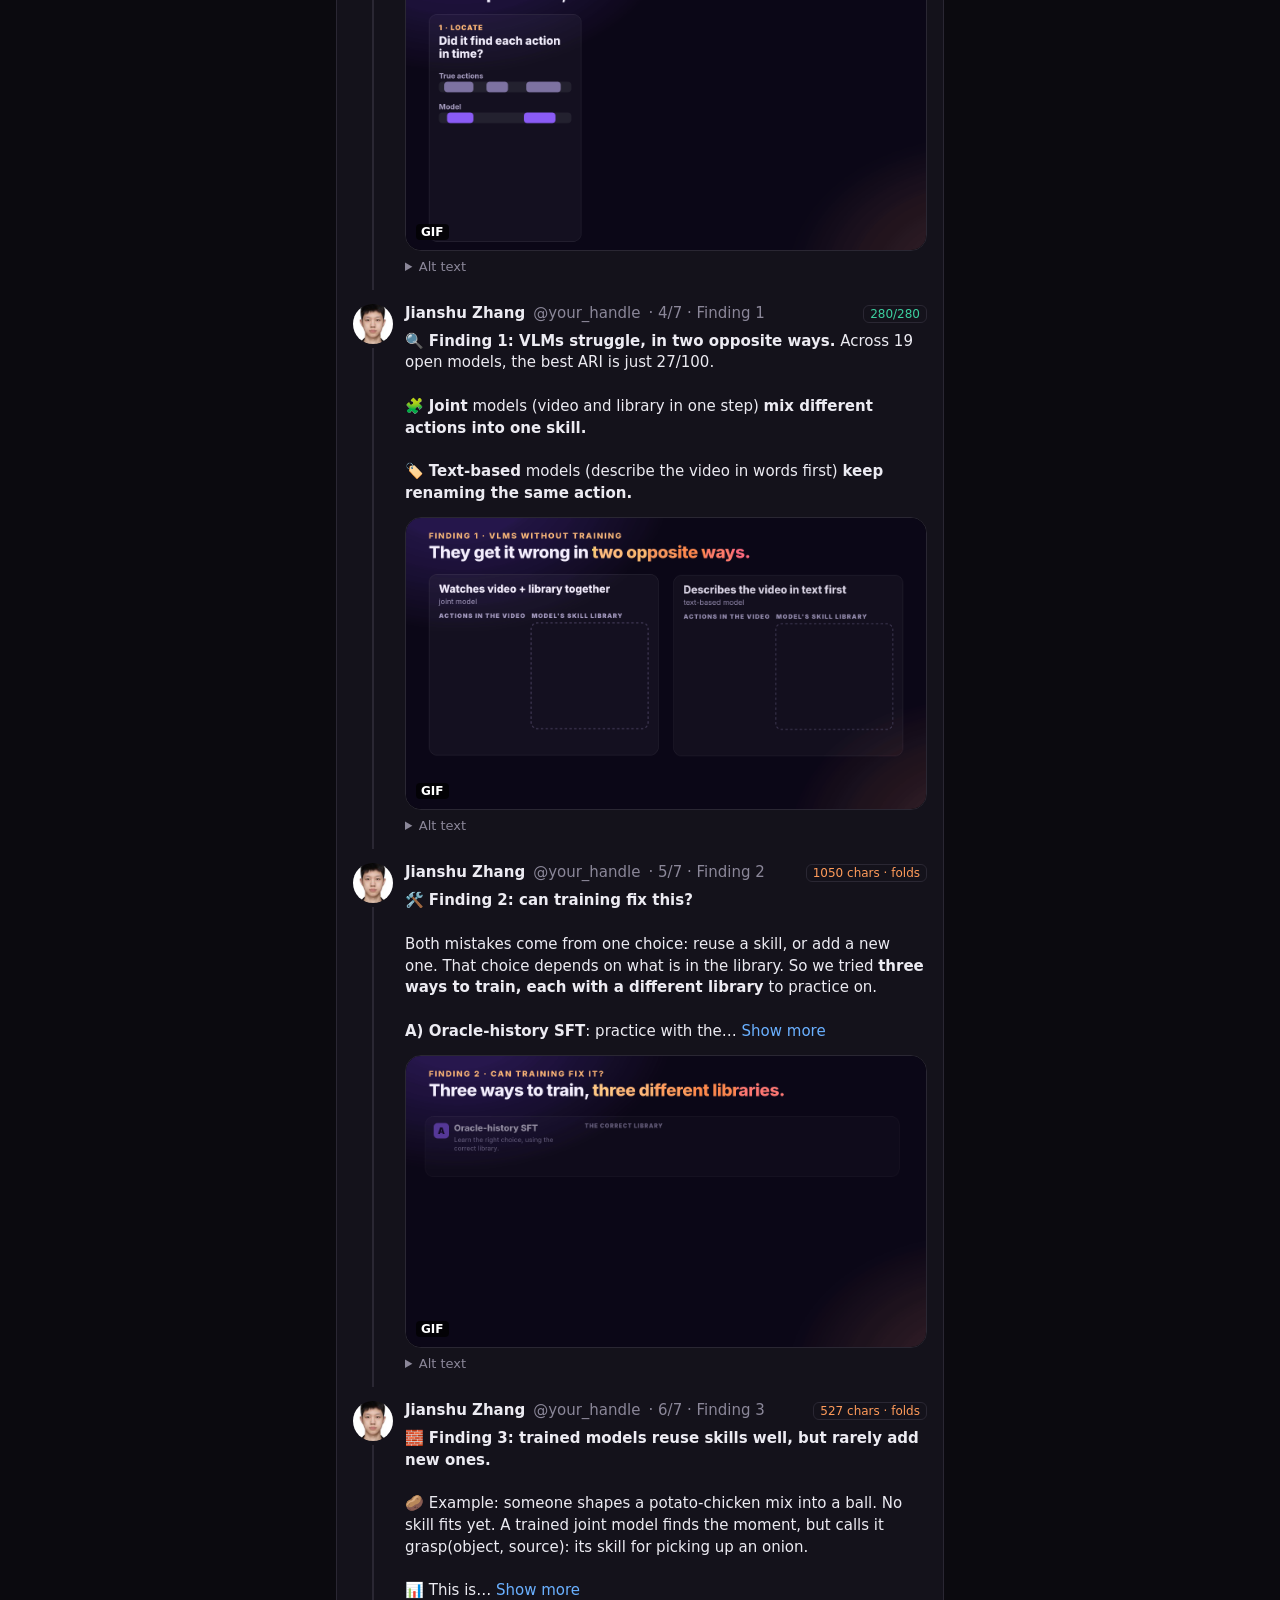
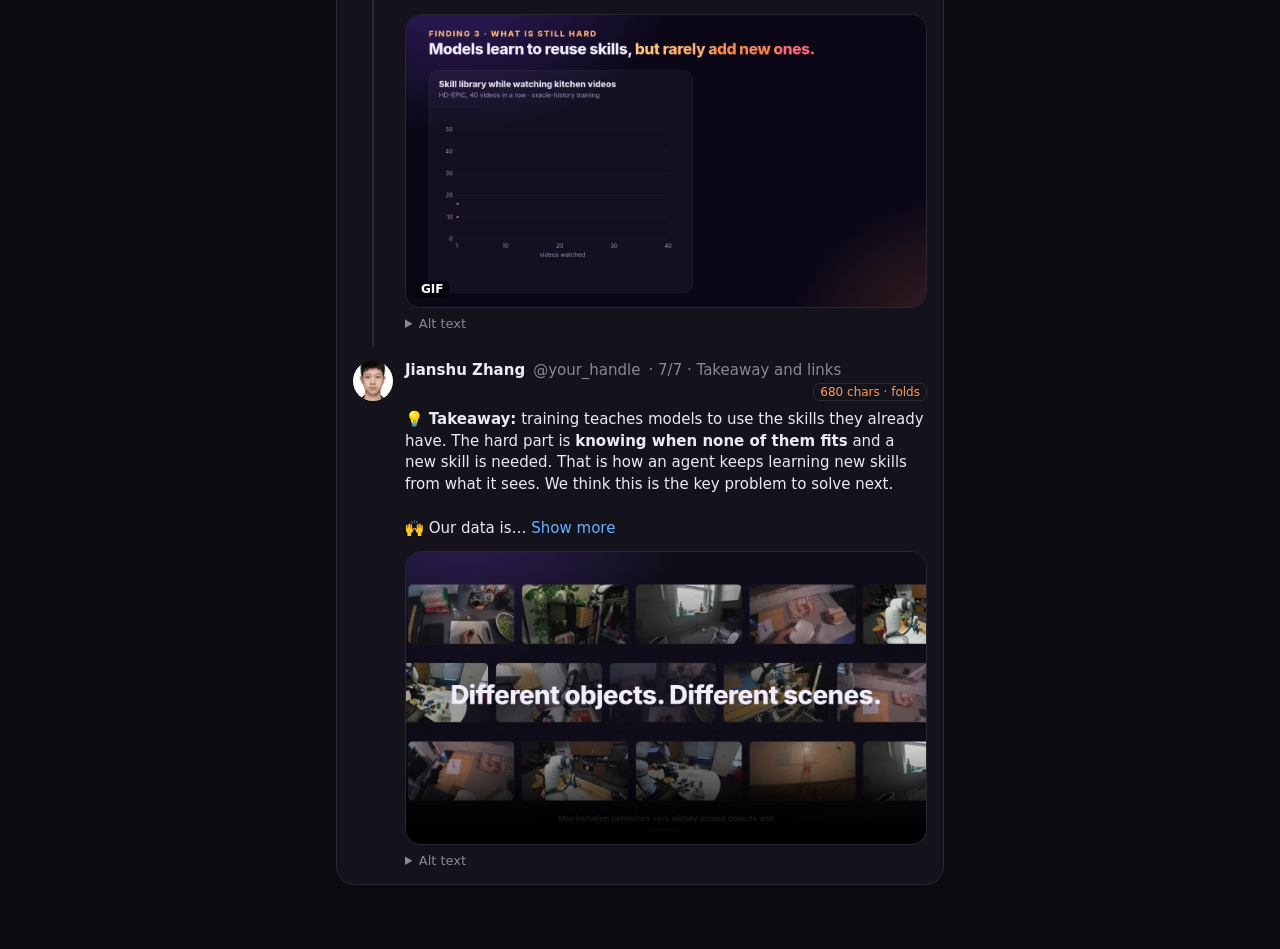
==== commit 3c30bc91: "Thread draft: paper, project page and data links in the main post Co-Authored-By: Claude Opus 5.5 <n" ====
--- a/webpage/thread-draft/index.html
+++ b/webpage/thread-draft/index.html
@@ -61,8 +61,8 @@
 <article class="post lead">
   <div class="rail"><img class="av" src="m/avatar.jpg" alt=""><span class="line"></span></div>
   <div class="body">
-    <header><span class="name">Jianshu Zhang</span> <span class="handle">@your_handle</span><span class="role">1/7 · Main post</span><span class="count fold">969 chars · folds</span></header>
-    <p class="text"><span class="shown">🤖 Reusing skills is <b>one possible way for embodied agents to generalize</b>. Manipulation varies but shares a few skills: wiping a table or a window is one skill. Many works give agents skills to plan with. But <b>where do these skills, and their data, come from?</b><br><br>📼 Today, VLMs mostly</span><span class="dots">… </span><button class="more" type="button">Show more</button><span class="rest" hidden> label videos one at a time, and nothing carries over. People don&#x27;t learn that way. As experience streams in, we spot skills we know, add new ones, and reuse them later. This <b>streaming setting</b> matters, but it has received little attention.<br><br>🧠 VLMs may become the brains of embodied agents. So we ask: <b>from streaming experience, can they find reusable skills and keep one consistent skill library?</b><br><br>🧵 <b>Video2Skill: From Streaming Experience to Reusable Embodied Skills</b><br><br>Why it matters:<br>📈 It can label much more data for training agents.<br>🔁 It is planning in reverse. If a model can&#x27;t find skills in what it has seen, how can it plan with them for something new?<br><br>📄 <a href="https://arxiv.org/abs/2609.36691" target="_blank" rel="noopener">arxiv.org/abs/2609.36691</a></span></p><figure class="media" style="aspect-ratio:16 / 10"><img src="m/1_main.gif" alt="Animated loop: robot videos stream in; each event is tagged NEW (orange) and flies into a skill library, or REUSE (teal) and links to an existing skill; the library grows from grasp, transfer, place to pour." loading="eager"><span class="badge">GIF</span></figure><details class="alt"><summary>Alt text</summary><p>Animated loop: robot videos stream in; each event is tagged NEW (orange) and flies into a skill library, or REUSE (teal) and links to an existing skill; the library grows from grasp, transfer, place to pour.</p></details>
+    <header><span class="name">Jianshu Zhang</span> <span class="handle">@your_handle</span><span class="role">1/7 · Main post</span><span class="count fold">1045 chars · folds</span></header>
+    <p class="text"><span class="shown">🤖 Reusing skills is <b>one possible way for embodied agents to generalize</b>. Manipulation varies but shares a few skills: wiping a table or a window is one skill. Many works give agents skills to plan with. But <b>where do these skills, and their data, come from?</b><br><br>📼 Today, VLMs mostly</span><span class="dots">… </span><button class="more" type="button">Show more</button><span class="rest" hidden> label videos one at a time, and nothing carries over. People don&#x27;t learn that way. As experience streams in, we spot skills we know, add new ones, and reuse them later. This <b>streaming setting</b> matters, but it has received little attention.<br><br>🧠 VLMs may become the brains of embodied agents. So we ask: <b>from streaming experience, can they find reusable skills and keep one consistent skill library?</b><br><br>🧵 <b>Video2Skill: From Streaming Experience to Reusable Embodied Skills</b><br><br>Why it matters:<br>📈 It can label much more data for training agents.<br>🔁 It is planning in reverse. If a model can&#x27;t find skills in what it has seen, how can it plan with them for something new?<br><br>📄 Paper: <a href="https://arxiv.org/abs/2609.36691" target="_blank" rel="noopener">arxiv.org/abs/2609.36691</a><br>🌐 Project: <a href="https://andyzworks.github.io/video2skill/" target="_blank" rel="noopener">andyzworks.github.io/vide…</a><br>🤗 Data: <a href="https://huggingface.co/datasets/Sterzhang/video2skill-bench" target="_blank" rel="noopener">huggingface.co/datasets/S…</a></span></p><figure class="media" style="aspect-ratio:16 / 10"><img src="m/1_main.gif" alt="Animated loop: robot videos stream in; each event is tagged NEW (orange) and flies into a skill library, or REUSE (teal) and links to an existing skill; the library grows from grasp, transfer, place to pour." loading="eager"><span class="badge">GIF</span></figure><details class="alt"><summary>Alt text</summary><p>Animated loop: robot videos stream in; each event is tagged NEW (orange) and flies into a skill library, or REUSE (teal) and links to an existing skill; the library grows from grasp, transfer, place to pour.</p></details>
   </div>
 </article>
 <article class="post">
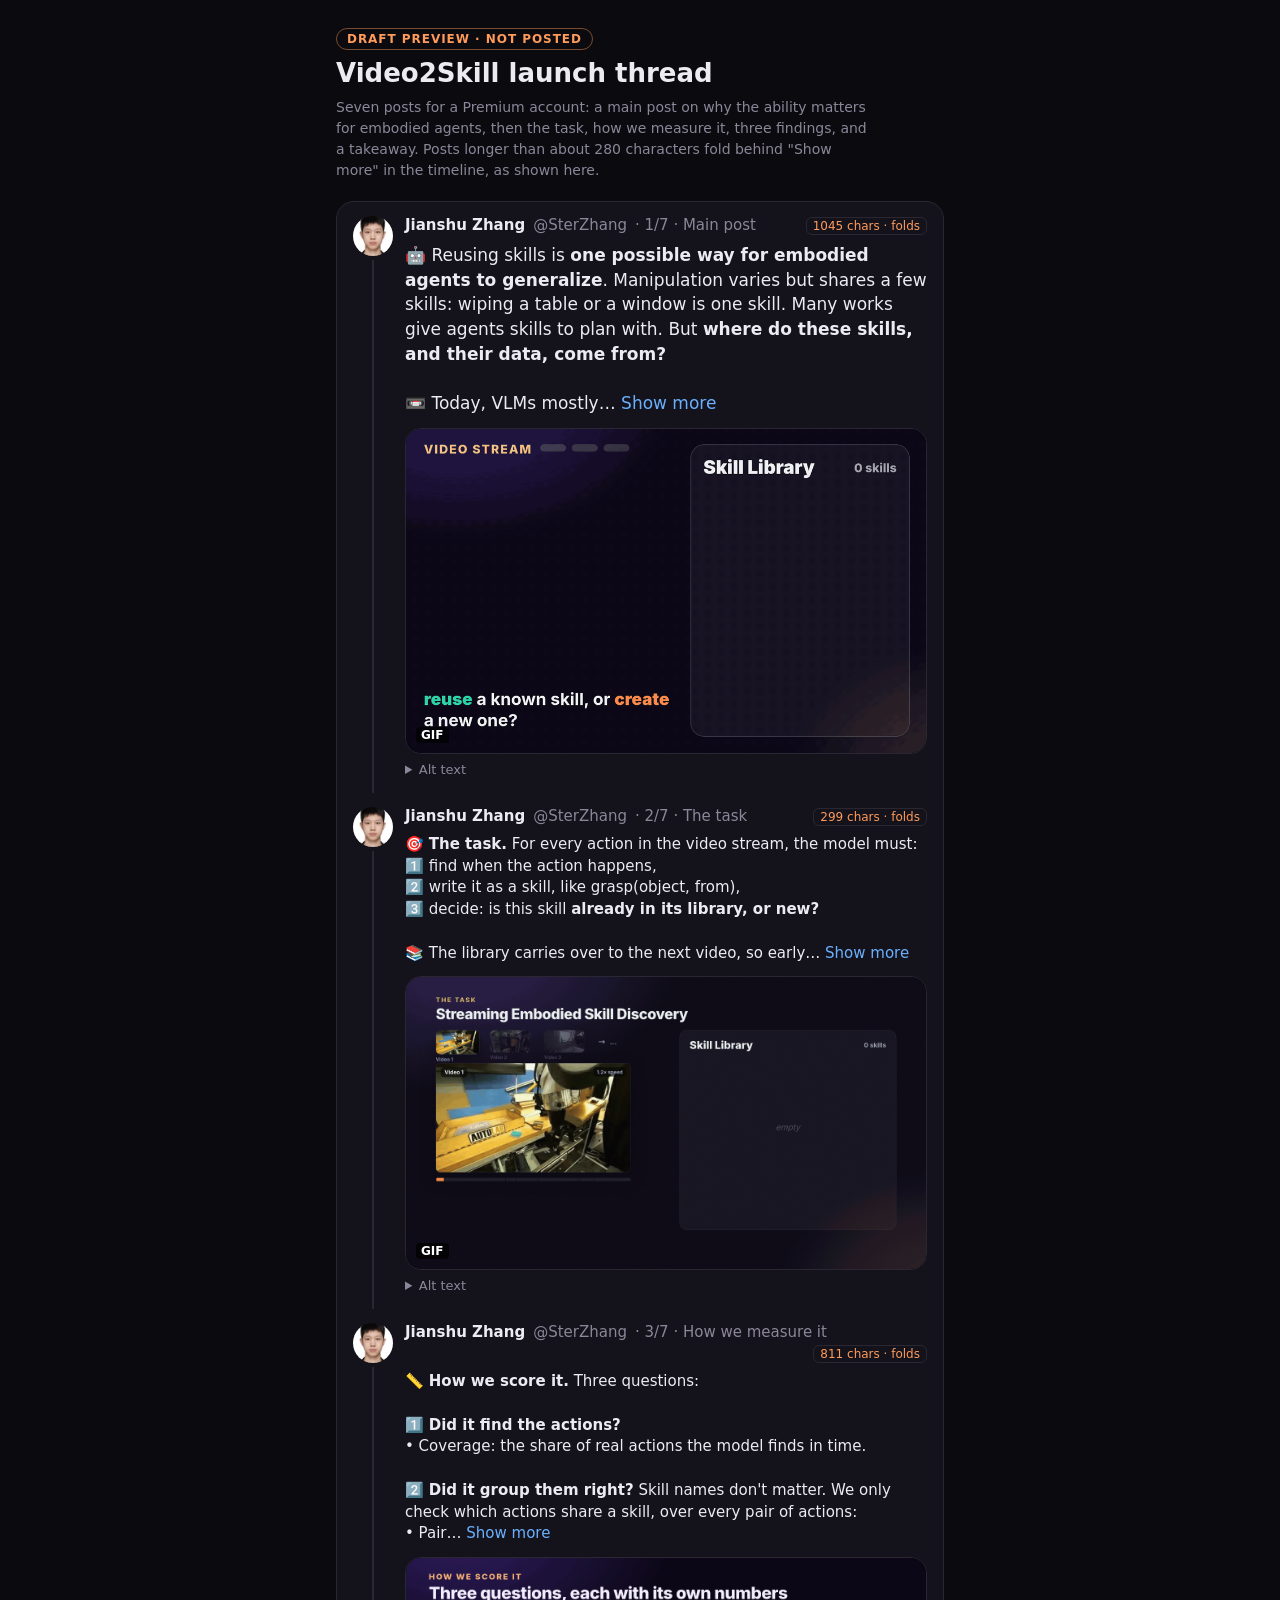
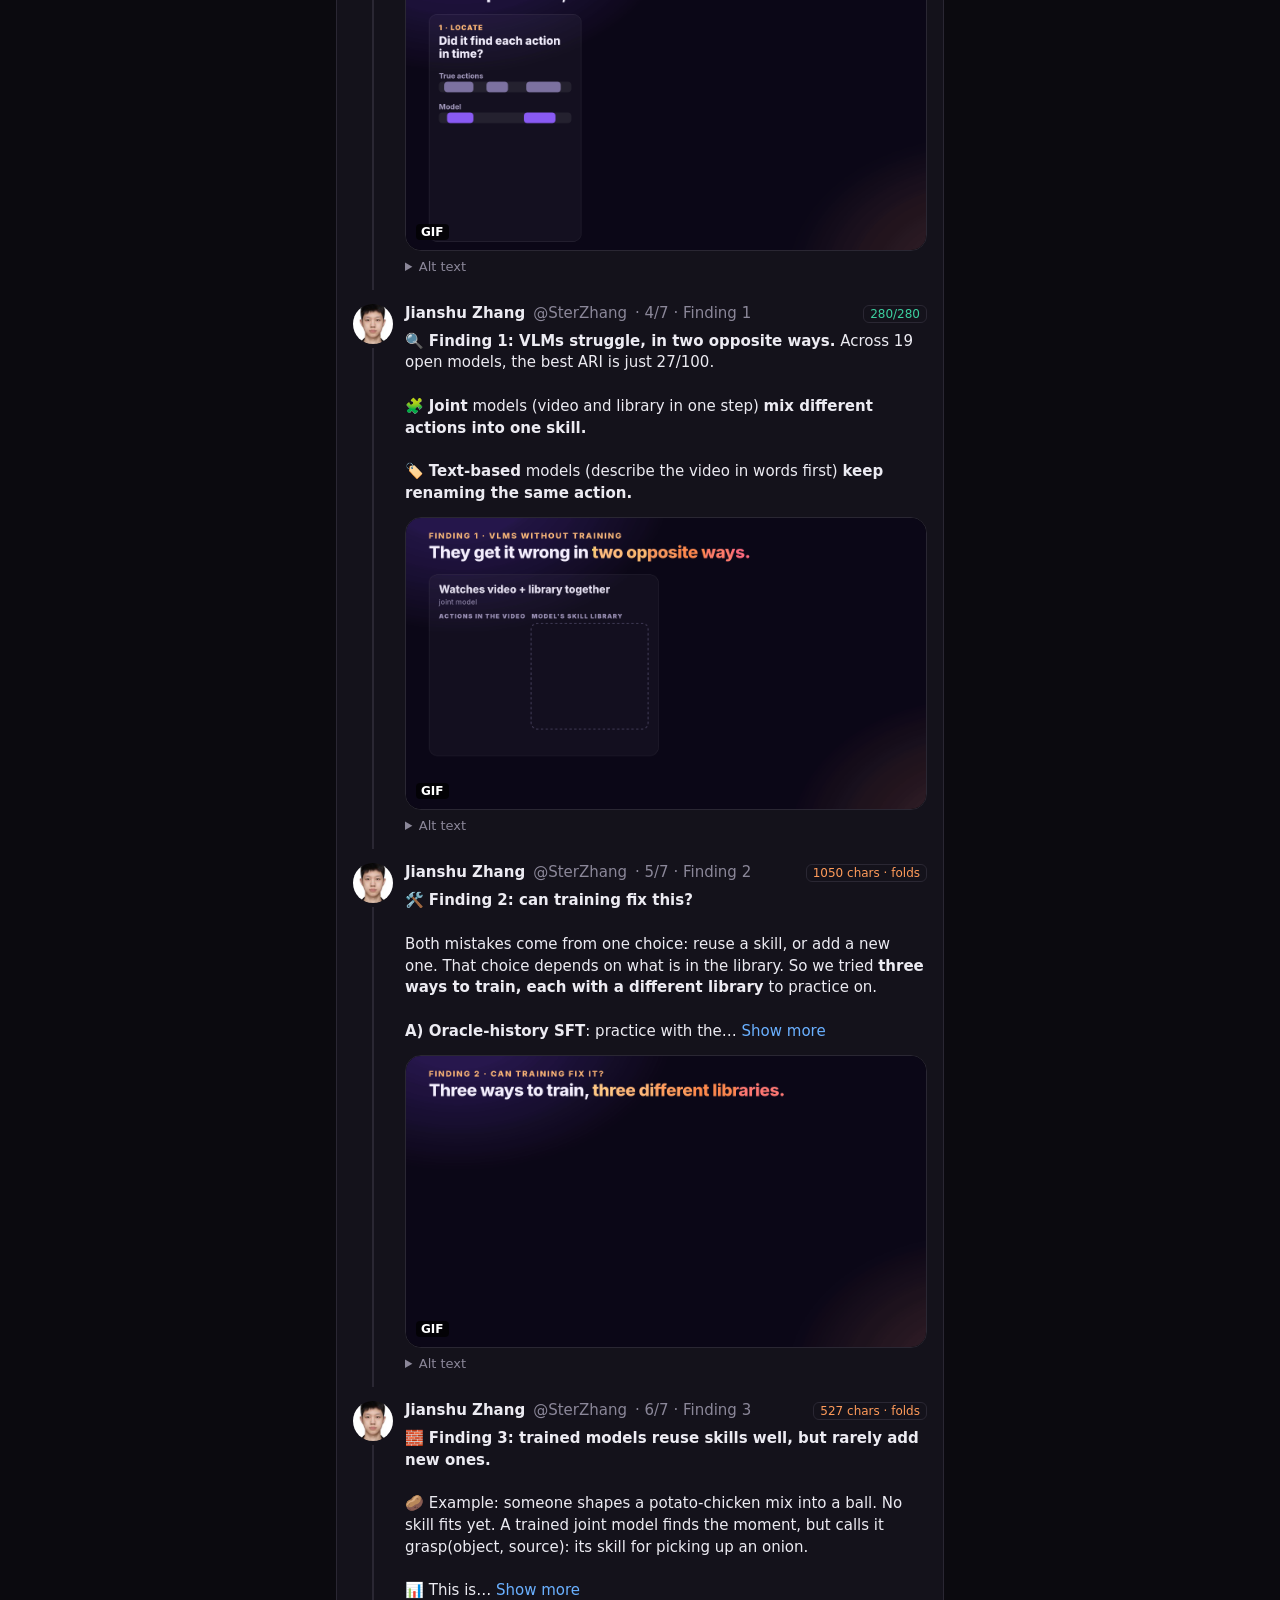
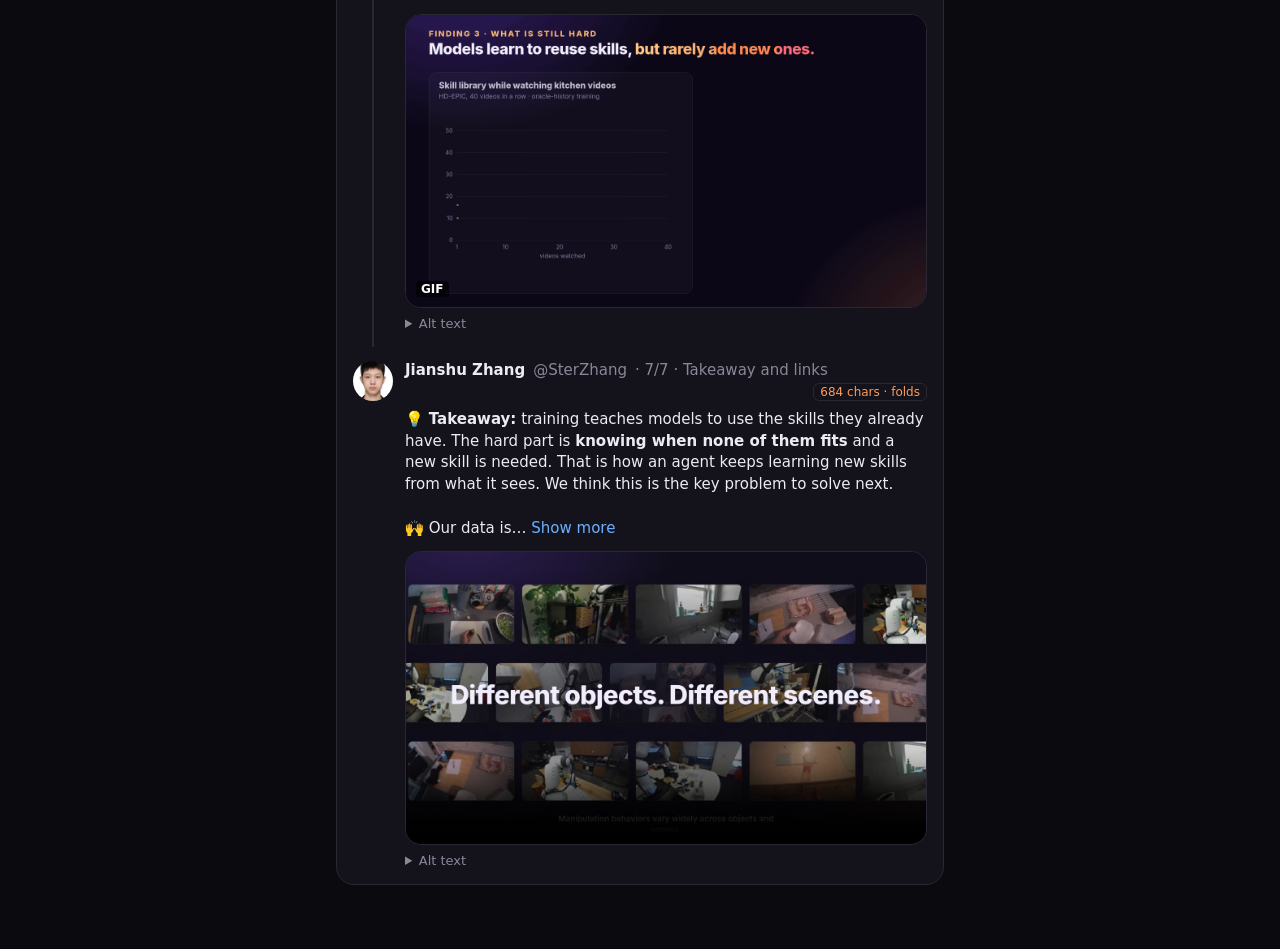
==== commit 93015e77: "Thread draft: trim posts 2-3, tag co-authors Co-Authored-By: Claude Opus 5.5 <noreply@anthropic.com>" ====
--- a/webpage/thread-draft/index.html
+++ b/webpage/thread-draft/index.html
@@ -55,56 +55,56 @@
   <section class="intro">
     <span class="tag">Draft preview · not posted</span>
     <h1>Video2Skill launch thread</h1>
-    <p>Seven posts for a Premium account: a main post on why the ability matters for embodied agents, then the task, how we measure it, three findings, and a takeaway. Posts longer than about 280 characters fold behind "Show more" in the timeline, as shown here. The handle is a placeholder.</p>
+    <p>Seven posts for a Premium account: a main post on why the ability matters for embodied agents, then the task, how we measure it, three findings, and a takeaway. Posts longer than about 280 characters fold behind "Show more" in the timeline, as shown here.</p>
   </section>
   <section class="thread" aria-label="Thread draft">
 <article class="post lead">
   <div class="rail"><img class="av" src="m/avatar.jpg" alt=""><span class="line"></span></div>
   <div class="body">
-    <header><span class="name">Jianshu Zhang</span> <span class="handle">@your_handle</span><span class="role">1/7 · Main post</span><span class="count fold">1045 chars · folds</span></header>
+    <header><span class="name">Jianshu Zhang</span> <span class="handle">@SterZhang</span><span class="role">1/7 · Main post</span><span class="count fold">1045 chars · folds</span></header>
     <p class="text"><span class="shown">🤖 Reusing skills is <b>one possible way for embodied agents to generalize</b>. Manipulation varies but shares a few skills: wiping a table or a window is one skill. Many works give agents skills to plan with. But <b>where do these skills, and their data, come from?</b><br><br>📼 Today, VLMs mostly</span><span class="dots">… </span><button class="more" type="button">Show more</button><span class="rest" hidden> label videos one at a time, and nothing carries over. People don&#x27;t learn that way. As experience streams in, we spot skills we know, add new ones, and reuse them later. This <b>streaming setting</b> matters, but it has received little attention.<br><br>🧠 VLMs may become the brains of embodied agents. So we ask: <b>from streaming experience, can they find reusable skills and keep one consistent skill library?</b><br><br>🧵 <b>Video2Skill: From Streaming Experience to Reusable Embodied Skills</b><br><br>Why it matters:<br>📈 It can label much more data for training agents.<br>🔁 It is planning in reverse. If a model can&#x27;t find skills in what it has seen, how can it plan with them for something new?<br><br>📄 Paper: <a href="https://arxiv.org/abs/2609.36691" target="_blank" rel="noopener">arxiv.org/abs/2609.36691</a><br>🌐 Project: <a href="https://andyzworks.github.io/video2skill/" target="_blank" rel="noopener">andyzworks.github.io/vide…</a><br>🤗 Data: <a href="https://huggingface.co/datasets/Sterzhang/video2skill-bench" target="_blank" rel="noopener">huggingface.co/datasets/S…</a></span></p><figure class="media" style="aspect-ratio:16 / 10"><img src="m/1_main.gif" alt="Animated loop: robot videos stream in; each event is tagged NEW (orange) and flies into a skill library, or REUSE (teal) and links to an existing skill; the library grows from grasp, transfer, place to pour." loading="eager"><span class="badge">GIF</span></figure><details class="alt"><summary>Alt text</summary><p>Animated loop: robot videos stream in; each event is tagged NEW (orange) and flies into a skill library, or REUSE (teal) and links to an existing skill; the library grows from grasp, transfer, place to pour.</p></details>
   </div>
 </article>
 <article class="post">
   <div class="rail"><img class="av" src="m/avatar.jpg" alt=""><span class="line"></span></div>
   <div class="body">
-    <header><span class="name">Jianshu Zhang</span> <span class="handle">@your_handle</span><span class="role">2/7 · The task</span><span class="count fold">429 chars · folds</span></header>
-    <p class="text"><span class="shown">🎯 <b>The task.</b> For every action in the video stream, the model must:<br>1️⃣ find when the action happens,<br>2️⃣ write it as a skill, like grasp(object, from),<br>3️⃣ decide: is this skill <b>already in its library, or new?</b><br><br>📚 The library carries over to the next video, so early</span><span class="dots">… </span><button class="more" type="button">Show more</button><span class="rest" hidden> choices affect later ones.<br><br>🎥 Our benchmark has robot videos (DROID/RH20T) and kitchen videos (HD-EPIC), with 12,429 checked labels across 48 action types.</span></p><figure class="media" style="aspect-ratio:16 / 9"><img src="m/2_task.gif" alt="Animated demo: three robot videos stream in; each event is tagged NEW or REUSE and flows into a persistent skill library that grows from grasp, transfer, place to pour." loading="eager"><span class="badge">GIF</span></figure><details class="alt"><summary>Alt text</summary><p>Animated demo: three robot videos stream in; each event is tagged NEW or REUSE and flows into a persistent skill library that grows from grasp, transfer, place to pour.</p></details>
+    <header><span class="name">Jianshu Zhang</span> <span class="handle">@SterZhang</span><span class="role">2/7 · The task</span><span class="count fold">299 chars · folds</span></header>
+    <p class="text"><span class="shown">🎯 <b>The task.</b> For every action in the video stream, the model must:<br>1️⃣ find when the action happens,<br>2️⃣ write it as a skill, like grasp(object, from),<br>3️⃣ decide: is this skill <b>already in its library, or new?</b><br><br>📚 The library carries over to the next video, so early</span><span class="dots">… </span><button class="more" type="button">Show more</button><span class="rest" hidden> choices affect later ones.</span></p><figure class="media" style="aspect-ratio:16 / 9"><img src="m/2_task.gif" alt="Animated demo: three robot videos stream in; each event is tagged NEW or REUSE and flows into a persistent skill library that grows from grasp, transfer, place to pour." loading="eager"><span class="badge">GIF</span></figure><details class="alt"><summary>Alt text</summary><p>Animated demo: three robot videos stream in; each event is tagged NEW or REUSE and flows into a persistent skill library that grows from grasp, transfer, place to pour.</p></details>
   </div>
 </article>
 <article class="post">
   <div class="rail"><img class="av" src="m/avatar.jpg" alt=""><span class="line"></span></div>
   <div class="body">
-    <header><span class="name">Jianshu Zhang</span> <span class="handle">@your_handle</span><span class="role">3/7 · How we measure it</span><span class="count fold">839 chars · folds</span></header>
-    <p class="text"><span class="shown">📏 <b>How we score it.</b> Three questions:<br><br>1️⃣ <b>Did it find the actions?</b><br>• Coverage: the share of real actions the model finds in time.<br><br>2️⃣ <b>Did it group them right?</b> Skill names don&#x27;t matter. We only check which actions share a skill, over every pair of actions:<br>• Pair</span><span class="dots">… </span><button class="more" type="button">Show more</button><span class="rest" hidden> precision: of the pairs it put together, how many are really the same action. Low = it mixes different actions.<br>• Pair recall: of the pairs that are really the same action, how many it put together. Low = it splits one action into many skills.<br>• ARI: one overall grouping score. 100 is perfect, 0 is random.<br><br>3️⃣ <b>Did it add and reuse skills at the right time?</b><br>• Create recall: when an action shows up for the first time, how often it adds a new skill.<br>• Reuse recall: when an action shows up again, how often it uses an existing skill.<br><br>🤗 <a href="https://huggingface.co/datasets/Sterzhang/video2skill-bench" target="_blank" rel="noopener">huggingface.co/datasets/S…</a></span></p><figure class="media" style="aspect-ratio:16 / 9"><img src="m/3_metrics.gif" alt="Animated explainer of the scores on a toy example. Locate: coverage 2 of 3, the share of real actions found in time. Group: pour and place wrongly merged, giving pair precision 1/2 (grouped pairs truly alike), pair recall 1/1 (alike pairs grouped), ARI 57/100 (overall grouping, 0 = random). Decide: create recall 1/2 (first sightings given a new skill), reuse recall 1/1 (repeats given an existing skill)." loading="lazy"><span class="badge">GIF</span></figure><details class="alt"><summary>Alt text</summary><p>Animated explainer of the scores on a toy example. Locate: coverage 2 of 3, the share of real actions found in time. Group: pour and place wrongly merged, giving pair precision 1/2 (grouped pairs truly alike), pair recall 1/1 (alike pairs grouped), ARI 57/100 (overall grouping, 0 = random). Decide: create recall 1/2 (first sightings given a new skill), reuse recall 1/1 (repeats given an existing skill).</p></details>
+    <header><span class="name">Jianshu Zhang</span> <span class="handle">@SterZhang</span><span class="role">3/7 · How we measure it</span><span class="count fold">811 chars · folds</span></header>
+    <p class="text"><span class="shown">📏 <b>How we score it.</b> Three questions:<br><br>1️⃣ <b>Did it find the actions?</b><br>• Coverage: the share of real actions the model finds in time.<br><br>2️⃣ <b>Did it group them right?</b> Skill names don&#x27;t matter. We only check which actions share a skill, over every pair of actions:<br>• Pair</span><span class="dots">… </span><button class="more" type="button">Show more</button><span class="rest" hidden> precision: of the pairs it put together, how many are really the same action. Low = it mixes different actions.<br>• Pair recall: of the pairs that are really the same action, how many it put together. Low = it splits one action into many skills.<br>• ARI: one overall grouping score. 100 is perfect, 0 is random.<br><br>3️⃣ <b>Did it add and reuse skills at the right time?</b><br>• Create recall: when an action shows up for the first time, how often it adds a new skill.<br>• Reuse recall: when an action shows up again, how often it uses an existing skill.</span></p><figure class="media" style="aspect-ratio:16 / 9"><img src="m/3_metrics.gif" alt="Animated explainer of the scores on a toy example. Locate: coverage 2 of 3, the share of real actions found in time. Group: pour and place wrongly merged, giving pair precision 1/2 (grouped pairs truly alike), pair recall 1/1 (alike pairs grouped), ARI 57/100 (overall grouping, 0 = random). Decide: create recall 1/2 (first sightings given a new skill), reuse recall 1/1 (repeats given an existing skill)." loading="lazy"><span class="badge">GIF</span></figure><details class="alt"><summary>Alt text</summary><p>Animated explainer of the scores on a toy example. Locate: coverage 2 of 3, the share of real actions found in time. Group: pour and place wrongly merged, giving pair precision 1/2 (grouped pairs truly alike), pair recall 1/1 (alike pairs grouped), ARI 57/100 (overall grouping, 0 = random). Decide: create recall 1/2 (first sightings given a new skill), reuse recall 1/1 (repeats given an existing skill).</p></details>
   </div>
 </article>
 <article class="post">
   <div class="rail"><img class="av" src="m/avatar.jpg" alt=""><span class="line"></span></div>
   <div class="body">
-    <header><span class="name">Jianshu Zhang</span> <span class="handle">@your_handle</span><span class="role">4/7 · Finding 1</span><span class="count">280/280</span></header>
+    <header><span class="name">Jianshu Zhang</span> <span class="handle">@SterZhang</span><span class="role">4/7 · Finding 1</span><span class="count">280/280</span></header>
     <p class="text">🔍 <b>Finding 1: VLMs struggle, in two opposite ways.</b> Across 19 open models, the best ARI is just 27/100.<br><br>🧩 <b>Joint</b> models (video and library in one step) <b>mix different actions into one skill.</b><br><br>🏷️ <b>Text-based</b> models (describe the video in words first) <b>keep renaming the same action.</b></p><figure class="media" style="aspect-ratio:16 / 9"><img src="m/4_finding1.gif" alt="Animated comparison of two kinds of models without training. A joint model puts pour under place, mixing different actions into one skill. A text-based model makes grasp, pick_up and grab for the same action. 19 open VLMs tested; best ARI is at most 27 out of 100; bigger models are not always better." loading="lazy"><span class="badge">GIF</span></figure><details class="alt"><summary>Alt text</summary><p>Animated comparison of two kinds of models without training. A joint model puts pour under place, mixing different actions into one skill. A text-based model makes grasp, pick_up and grab for the same action. 19 open VLMs tested; best ARI is at most 27 out of 100; bigger models are not always better.</p></details>
   </div>
 </article>
 <article class="post">
   <div class="rail"><img class="av" src="m/avatar.jpg" alt=""><span class="line"></span></div>
   <div class="body">
-    <header><span class="name">Jianshu Zhang</span> <span class="handle">@your_handle</span><span class="role">5/7 · Finding 2</span><span class="count fold">1050 chars · folds</span></header>
+    <header><span class="name">Jianshu Zhang</span> <span class="handle">@SterZhang</span><span class="role">5/7 · Finding 2</span><span class="count fold">1050 chars · folds</span></header>
     <p class="text"><span class="shown">🛠️ <b>Finding 2: can training fix this?</b><br><br>Both mistakes come from one choice: reuse a skill, or add a new one. That choice depends on what is in the library. So we tried <b>three ways to train, each with a different library</b> to practice on.<br><br><b>A) Oracle-history SFT</b>: practice with the</span><span class="dots">… </span><button class="more" type="button">Show more</button><span class="rest" hidden> correct library. The model learns what counts as the same skill. Joint models mix fewer actions: of the actions they group together, 68% are really the same, up from 37%.<br><br><b>B) Counterfactual Library-state Rebalancing (CLaRe)</b>: in the correct library, each skill is added once and then reused many times, so the model rarely practices adding one. CLaRe removes the needed skill, so the model must add it. On kitchen video, joint models add a new skill for 40% of first-time actions, up from 29% with A.<br><br><b>C) On-policy correction</b>: at test time, the model uses its own library, mistakes and all. So we train it on that library, and a teacher gives the right answer. Text-based models stop making so many new names: one now reuses a skill for 95% of repeated actions, up from 29%.</span></p><figure class="media" style="aspect-ratio:16 / 9"><img src="m/5_finding2.gif" alt="Animated explainer: three ways to train, each with a different library. A, Oracle-history SFT: practice with the correct library; of actions a joint model groups together, 68% are really the same, up from 37%. B, Counterfactual Library-state Rebalancing (CLaRe): the correct library rarely asks for a new skill, so a needed skill is removed and the model must add it; on kitchen video, 40% of first-time actions get a new skill, up from 29% with A. C, On-policy correction: train on the model&#x27;s own library, mistakes included; a text-based model reuses a skill for 95% of repeated actions, up from 29%." loading="lazy"><span class="badge">GIF</span></figure><details class="alt"><summary>Alt text</summary><p>Animated explainer: three ways to train, each with a different library. A, Oracle-history SFT: practice with the correct library; of actions a joint model groups together, 68% are really the same, up from 37%. B, Counterfactual Library-state Rebalancing (CLaRe): the correct library rarely asks for a new skill, so a needed skill is removed and the model must add it; on kitchen video, 40% of first-time actions get a new skill, up from 29% with A. C, On-policy correction: train on the model&#x27;s own library, mistakes included; a text-based model reuses a skill for 95% of repeated actions, up from 29%.</p></details>
   </div>
 </article>
 <article class="post">
   <div class="rail"><img class="av" src="m/avatar.jpg" alt=""><span class="line"></span></div>
   <div class="body">
-    <header><span class="name">Jianshu Zhang</span> <span class="handle">@your_handle</span><span class="role">6/7 · Finding 3</span><span class="count fold">527 chars · folds</span></header>
+    <header><span class="name">Jianshu Zhang</span> <span class="handle">@SterZhang</span><span class="role">6/7 · Finding 3</span><span class="count fold">527 chars · folds</span></header>
     <p class="text"><span class="shown">🧱 <b>Finding 3: trained models reuse skills well, but rarely add new ones.</b><br><br>🥔 Example: someone shapes a potato-chicken mix into a ball. No skill fits yet. A trained joint model finds the moment, but calls it grasp(object, source): its skill for picking up an onion.<br><br>📊 This is</span><span class="dots">… </span><button class="more" type="button">Show more</button><span class="rest" hidden> common. Trained joint models reuse a skill for <b>97–99%</b> of repeated actions, but add a new skill for only <b>19–40%</b> of first-time actions. So the library stops growing: 40 kitchen videos show 46 kinds of actions, but the library ends with about 21 skills.</span></p><figure class="media" style="aspect-ratio:16 / 9"><img src="m/6_finding3.gif" alt="Animated chart from real data: over 40 kitchen videos, 46 action types appear while the learned library stops at 21 skills. Real case: someone shapes a potato-chicken mix into a ball, a new action; the trained model finds the moment but labels it grasp(object, source), its skill for picking up an onion. Trained joint models reuse a skill for 97-99% of repeated actions but add a new skill for only 19-40% of first-time actions." loading="lazy"><span class="badge">GIF</span></figure><details class="alt"><summary>Alt text</summary><p>Animated chart from real data: over 40 kitchen videos, 46 action types appear while the learned library stops at 21 skills. Real case: someone shapes a potato-chicken mix into a ball, a new action; the trained model finds the moment but labels it grasp(object, source), its skill for picking up an onion. Trained joint models reuse a skill for 97-99% of repeated actions but add a new skill for only 19-40% of first-time actions.</p></details>
   </div>
 </article>
 <article class="post">
   <div class="rail"><img class="av" src="m/avatar.jpg" alt=""></div>
   <div class="body">
-    <header><span class="name">Jianshu Zhang</span> <span class="handle">@your_handle</span><span class="role">7/7 · Takeaway and links</span><span class="count fold">680 chars · folds</span></header>
-    <p class="text"><span class="shown">💡 <b>Takeaway:</b> training teaches models to use the skills they already have. The hard part is <b>knowing when none of them fits</b> and a new skill is needed. That is how an agent keeps learning new skills from what it sees. We think this is the key problem to solve next.<br><br>🙌 Our data is</span><span class="dots">… </span><button class="more" type="button">Show more</button><span class="rest" hidden> open. We&#x27;d love to see what you build!<br>🤗 <a href="https://huggingface.co/datasets/Sterzhang/video2skill-bench" target="_blank" rel="noopener">huggingface.co/datasets/S…</a><br>🌐 <a href="https://andyzworks.github.io/video2skill/" target="_blank" rel="noopener">andyzworks.github.io/vide…</a><br><br>📝 Limits: our skills describe what happens in the video. They are not code a robot can run. We cover two domains so far.<br><br>👥 Joint work with Ce Zhang (co-first), Xiyuan Yang, Chenwei Xu, Haoran Lu, Yijiang Li, Yaqi Xie, Katia Sycara, and Han Liu (Northwestern, CMU, UIUC, UCSD).<br>🎬 2-min walkthrough below.</span></p><figure class="media" style="aspect-ratio:16 / 9"><video controls preload="metadata" playsinline poster="m/7_poster.jpg" src="m/7_walkthrough.mp4"></video></figure><details class="alt"><summary>Alt text</summary><p>Two-minute narrated walkthrough of Video2Skill, with captions.</p></details>
+    <header><span class="name">Jianshu Zhang</span> <span class="handle">@SterZhang</span><span class="role">7/7 · Takeaway and links</span><span class="count fold">684 chars · folds</span></header>
+    <p class="text"><span class="shown">💡 <b>Takeaway:</b> training teaches models to use the skills they already have. The hard part is <b>knowing when none of them fits</b> and a new skill is needed. That is how an agent keeps learning new skills from what it sees. We think this is the key problem to solve next.<br><br>🙌 Our data is</span><span class="dots">… </span><button class="more" type="button">Show more</button><span class="rest" hidden> open. We&#x27;d love to see what you build!<br>🤗 <a href="https://huggingface.co/datasets/Sterzhang/video2skill-bench" target="_blank" rel="noopener">huggingface.co/datasets/S…</a><br>🌐 <a href="https://andyzworks.github.io/video2skill/" target="_blank" rel="noopener">andyzworks.github.io/vide…</a><br><br>📝 Limits: our skills describe what happens in the video. They are not code a robot can run. We cover two domains so far.<br><br>👥 Joint work with Ce Zhang (co-first), Xiyuan Yang, Chenwei Xu, Haoran Lu, @Williamiumli, @xie_yaqi, Katia Sycara, and Han Liu (Northwestern, CMU, UIUC, UCSD).<br>🎬 2-min walkthrough below.</span></p><figure class="media" style="aspect-ratio:16 / 9"><video controls preload="metadata" playsinline poster="m/7_poster.jpg" src="m/7_walkthrough.mp4"></video></figure><details class="alt"><summary>Alt text</summary><p>Two-minute narrated walkthrough of Video2Skill, with captions.</p></details>
   </div>
 </article>
   </section>
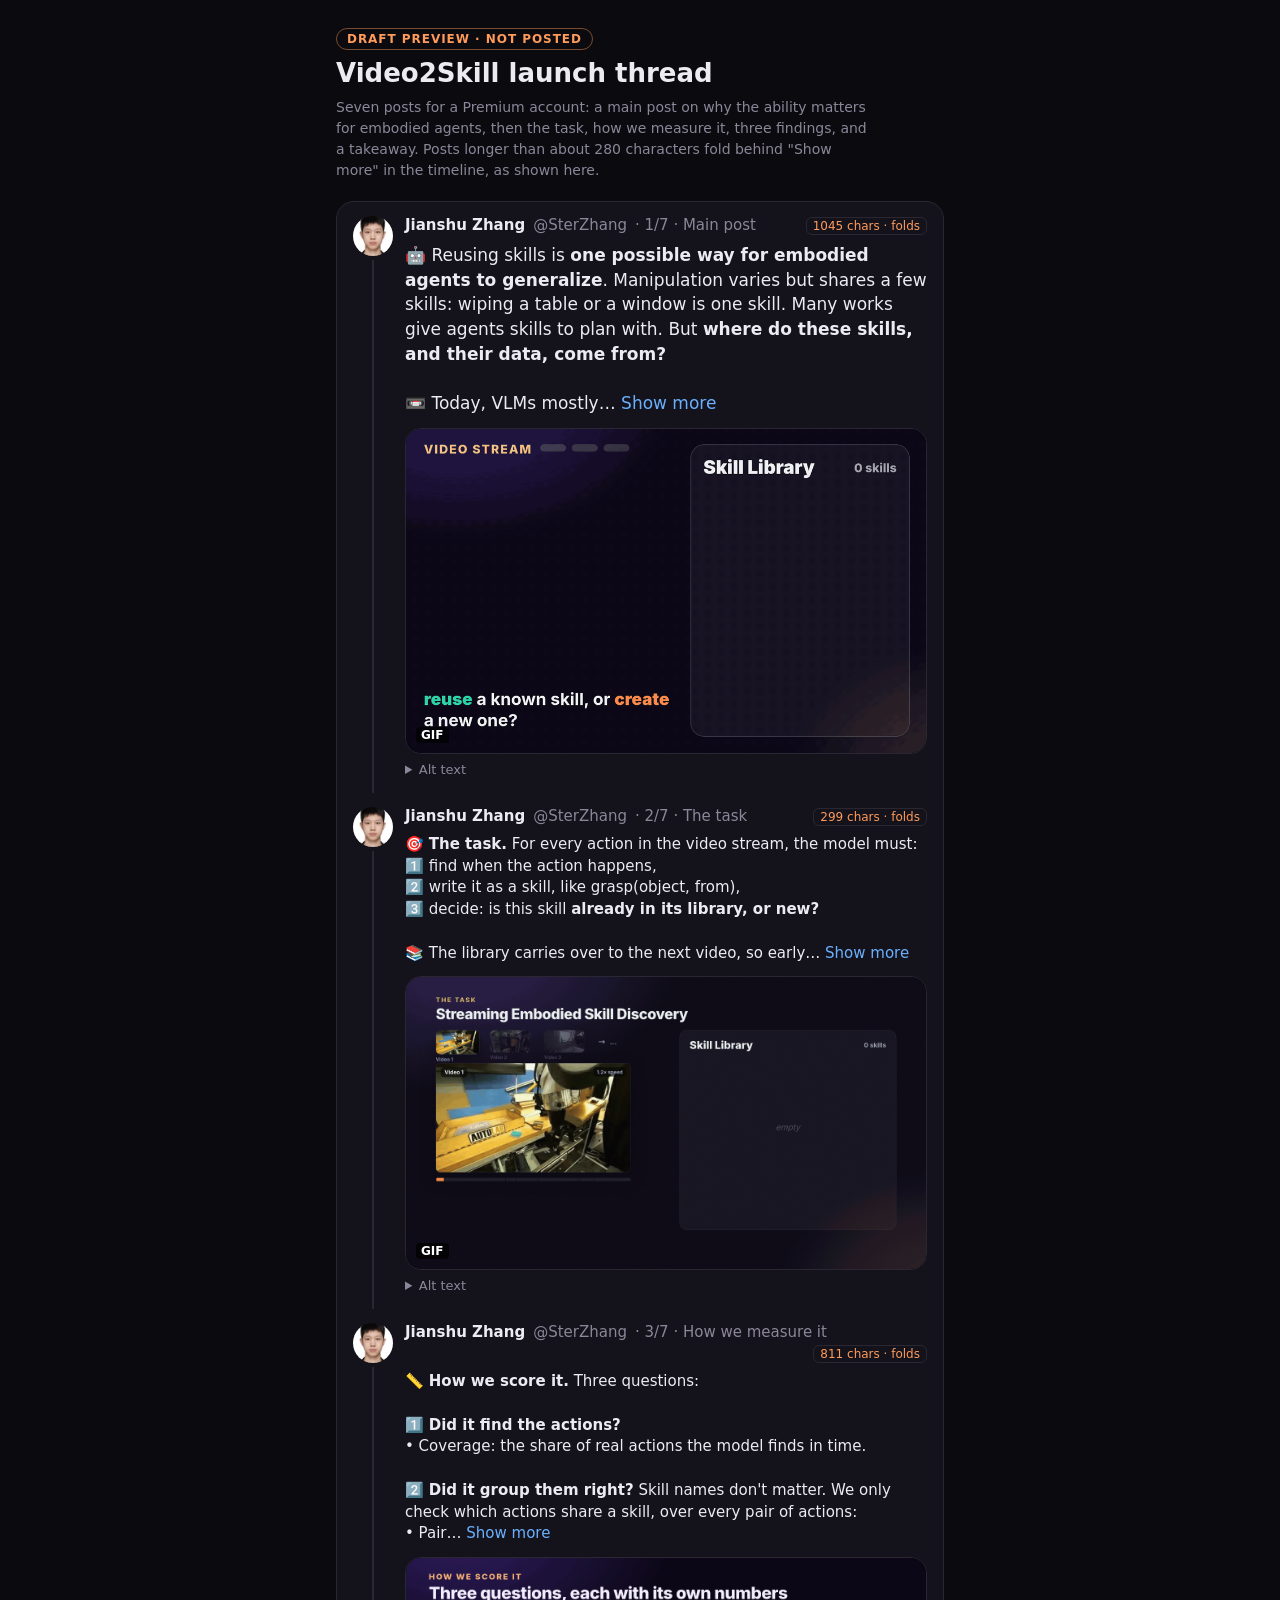
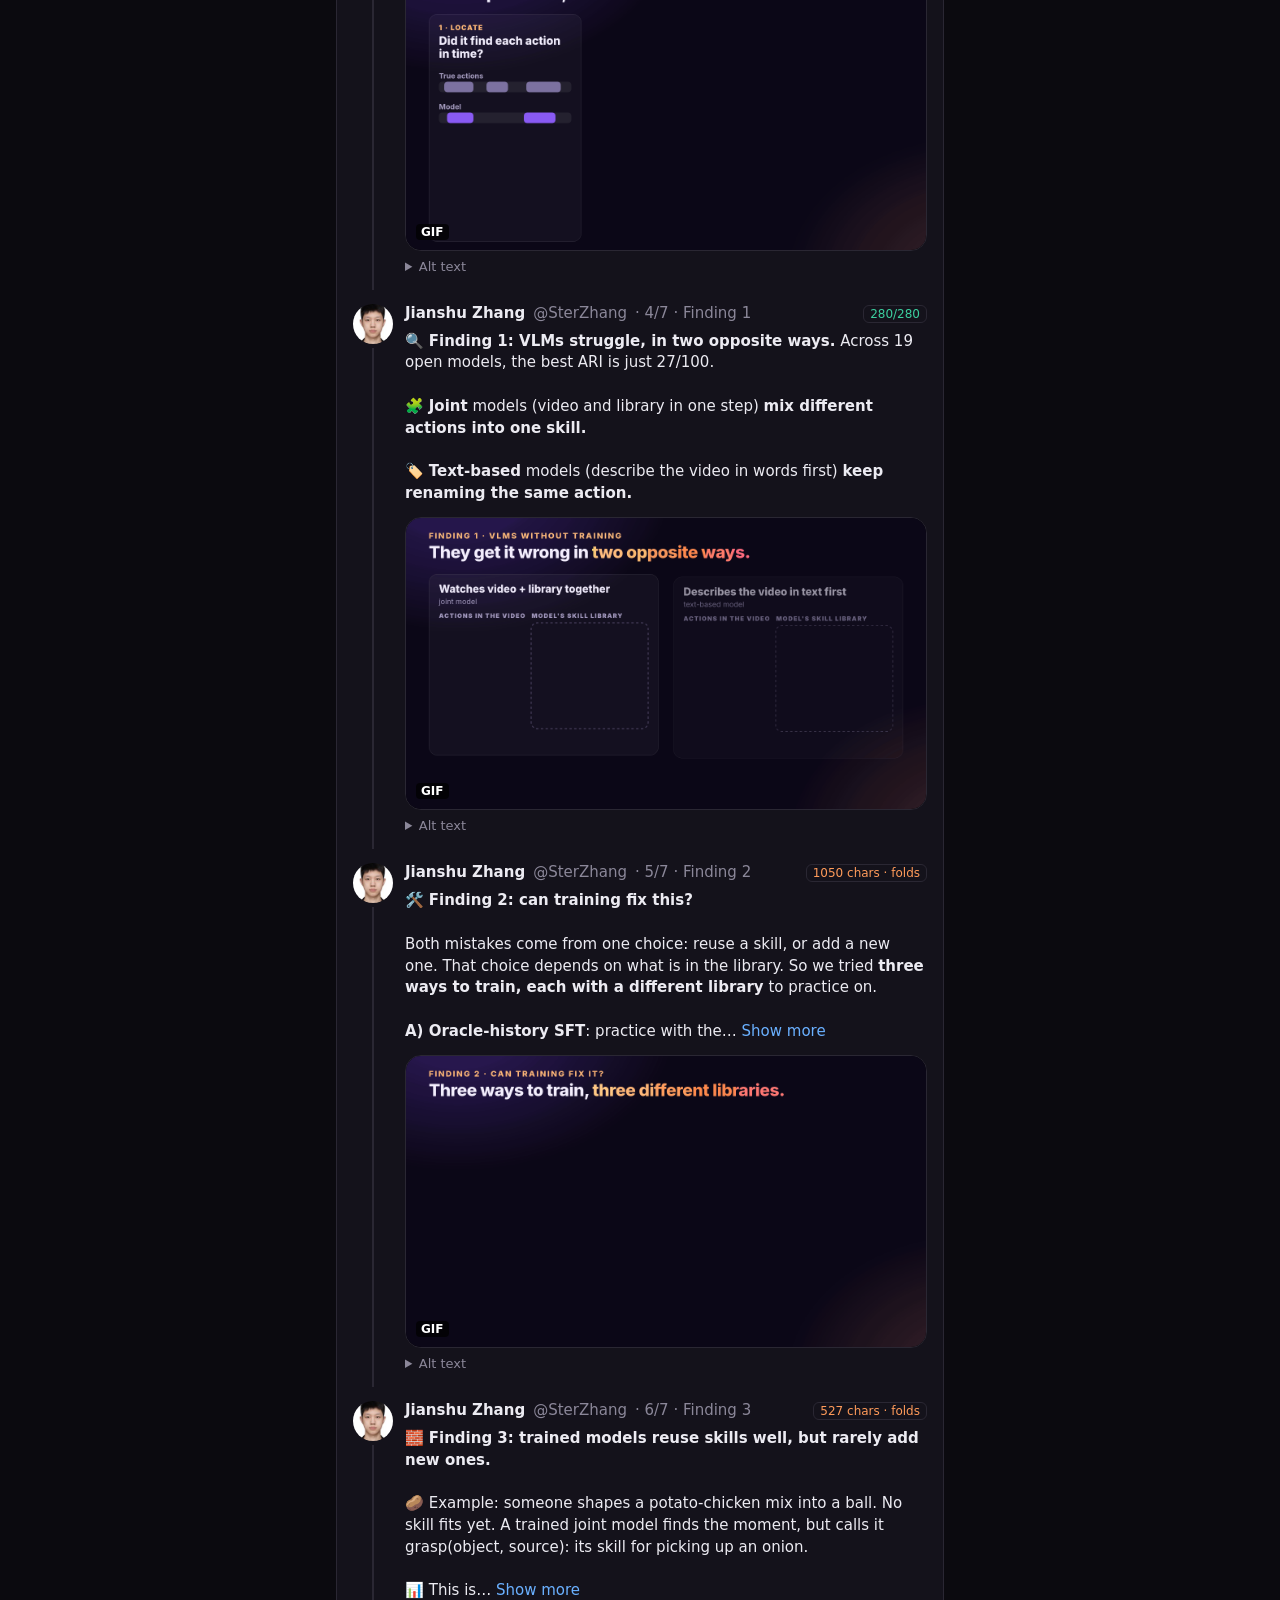
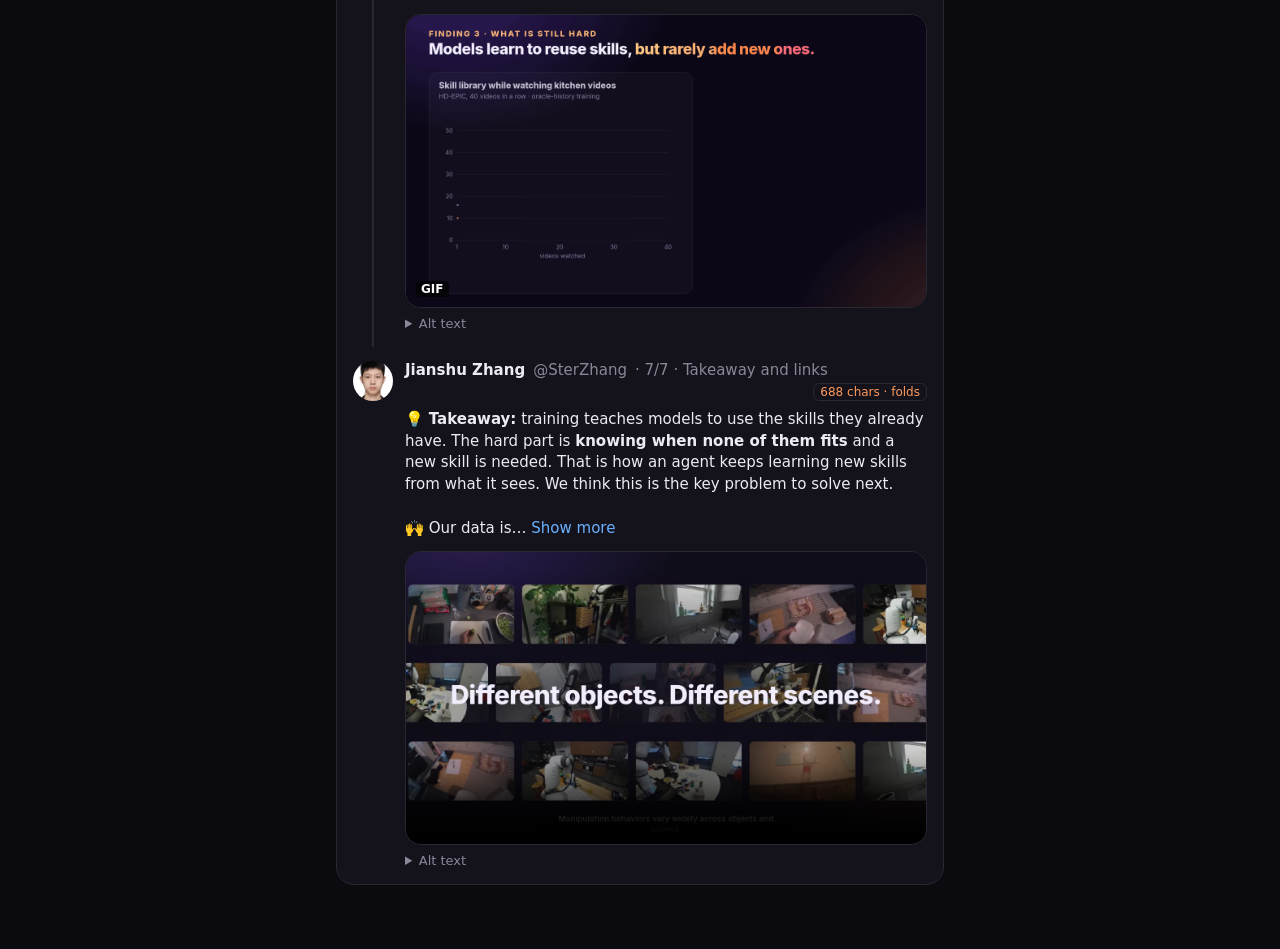
==== commit b0d0a34f: "Thread draft: tag Ce Zhang Co-Authored-By: Claude Opus 5.5 <noreply@anthropic.com>" ====
--- a/webpage/thread-draft/index.html
+++ b/webpage/thread-draft/index.html
@@ -103,8 +103,8 @@
 <article class="post">
   <div class="rail"><img class="av" src="m/avatar.jpg" alt=""></div>
   <div class="body">
-    <header><span class="name">Jianshu Zhang</span> <span class="handle">@SterZhang</span><span class="role">7/7 · Takeaway and links</span><span class="count fold">684 chars · folds</span></header>
-    <p class="text"><span class="shown">💡 <b>Takeaway:</b> training teaches models to use the skills they already have. The hard part is <b>knowing when none of them fits</b> and a new skill is needed. That is how an agent keeps learning new skills from what it sees. We think this is the key problem to solve next.<br><br>🙌 Our data is</span><span class="dots">… </span><button class="more" type="button">Show more</button><span class="rest" hidden> open. We&#x27;d love to see what you build!<br>🤗 <a href="https://huggingface.co/datasets/Sterzhang/video2skill-bench" target="_blank" rel="noopener">huggingface.co/datasets/S…</a><br>🌐 <a href="https://andyzworks.github.io/video2skill/" target="_blank" rel="noopener">andyzworks.github.io/vide…</a><br><br>📝 Limits: our skills describe what happens in the video. They are not code a robot can run. We cover two domains so far.<br><br>👥 Joint work with Ce Zhang (co-first), Xiyuan Yang, Chenwei Xu, Haoran Lu, @Williamiumli, @xie_yaqi, Katia Sycara, and Han Liu (Northwestern, CMU, UIUC, UCSD).<br>🎬 2-min walkthrough below.</span></p><figure class="media" style="aspect-ratio:16 / 9"><video controls preload="metadata" playsinline poster="m/7_poster.jpg" src="m/7_walkthrough.mp4"></video></figure><details class="alt"><summary>Alt text</summary><p>Two-minute narrated walkthrough of Video2Skill, with captions.</p></details>
+    <header><span class="name">Jianshu Zhang</span> <span class="handle">@SterZhang</span><span class="role">7/7 · Takeaway and links</span><span class="count fold">688 chars · folds</span></header>
+    <p class="text"><span class="shown">💡 <b>Takeaway:</b> training teaches models to use the skills they already have. The hard part is <b>knowing when none of them fits</b> and a new skill is needed. That is how an agent keeps learning new skills from what it sees. We think this is the key problem to solve next.<br><br>🙌 Our data is</span><span class="dots">… </span><button class="more" type="button">Show more</button><span class="rest" hidden> open. We&#x27;d love to see what you build!<br>🤗 <a href="https://huggingface.co/datasets/Sterzhang/video2skill-bench" target="_blank" rel="noopener">huggingface.co/datasets/S…</a><br>🌐 <a href="https://andyzworks.github.io/video2skill/" target="_blank" rel="noopener">andyzworks.github.io/vide…</a><br><br>📝 Limits: our skills describe what happens in the video. They are not code a robot can run. We cover two domains so far.<br><br>👥 Joint work with @zhangce1203 (co-first), Xiyuan Yang, Chenwei Xu, Haoran Lu, @Williamiumli, @xie_yaqi, Katia Sycara, and Han Liu (Northwestern, CMU, UIUC, UCSD).<br>🎬 2-min walkthrough below.</span></p><figure class="media" style="aspect-ratio:16 / 9"><video controls preload="metadata" playsinline poster="m/7_poster.jpg" src="m/7_walkthrough.mp4"></video></figure><details class="alt"><summary>Alt text</summary><p>Two-minute narrated walkthrough of Video2Skill, with captions.</p></details>
   </div>
 </article>
   </section>
